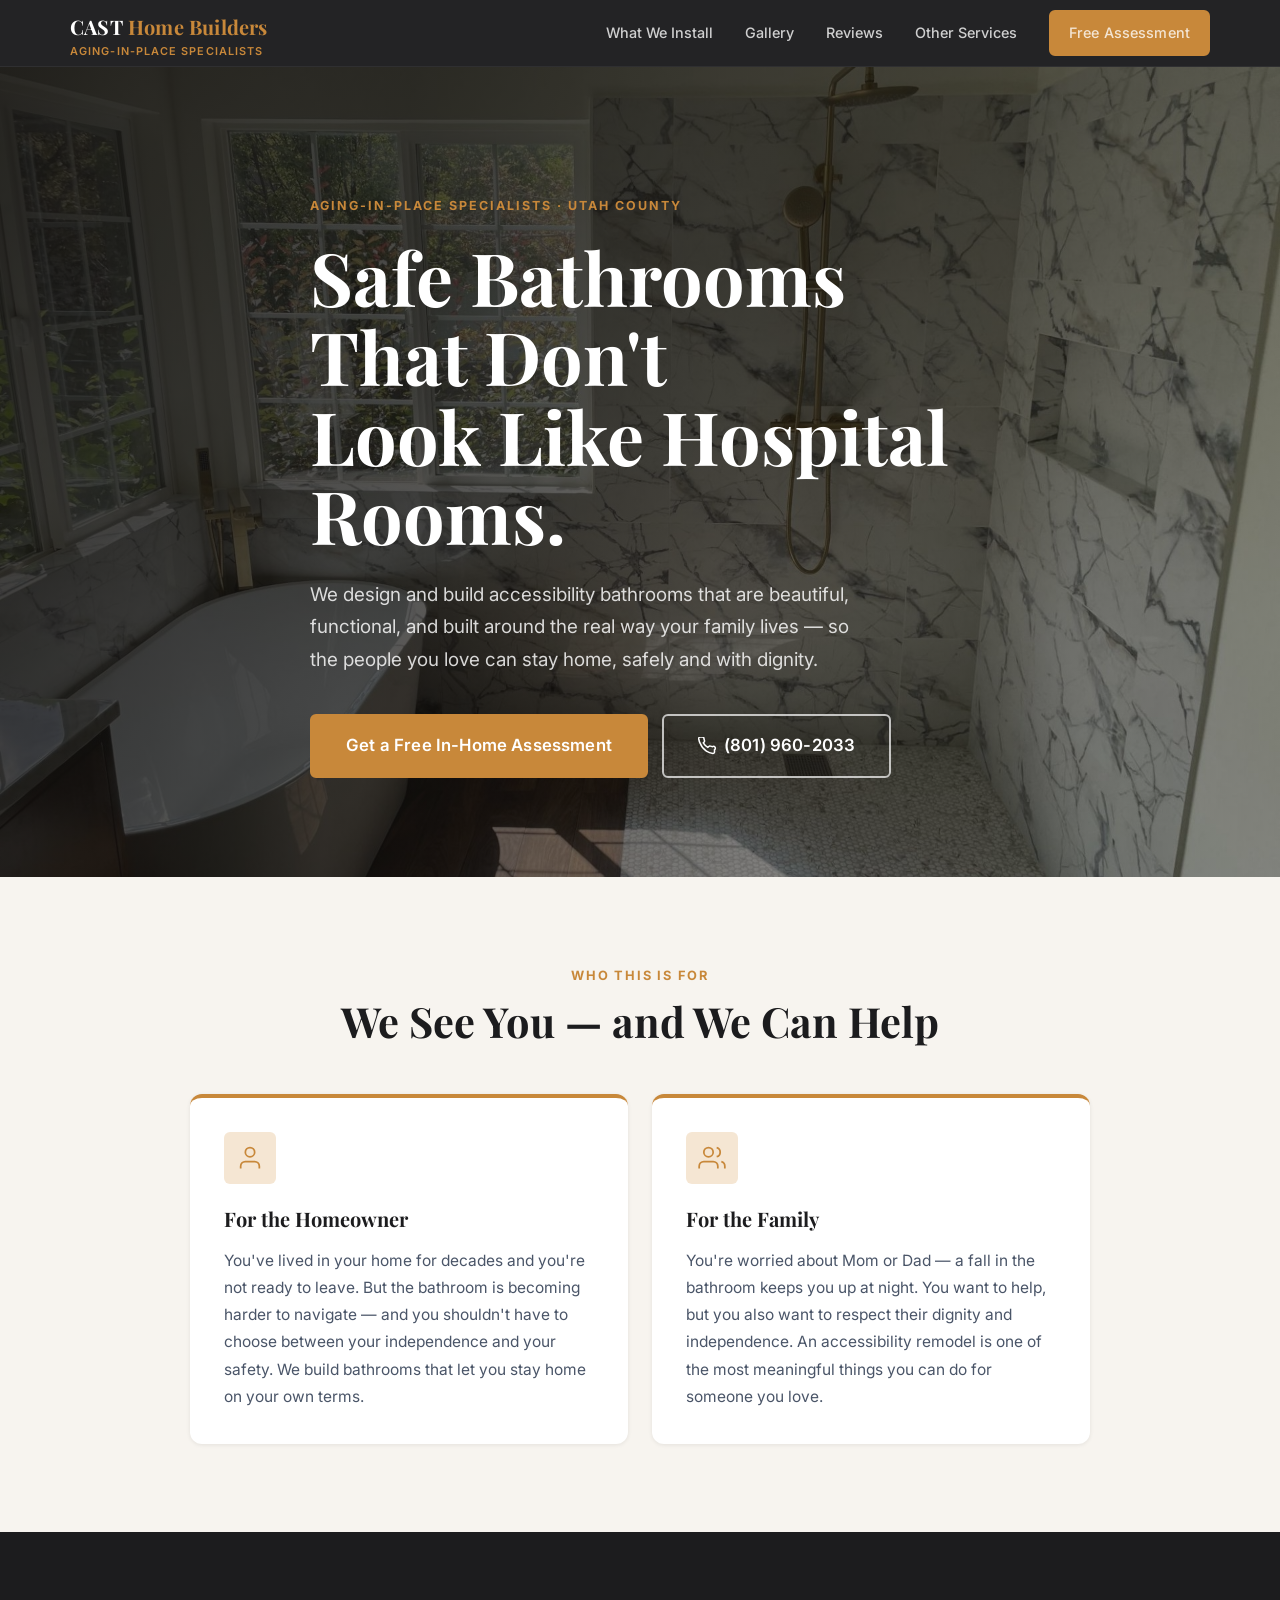
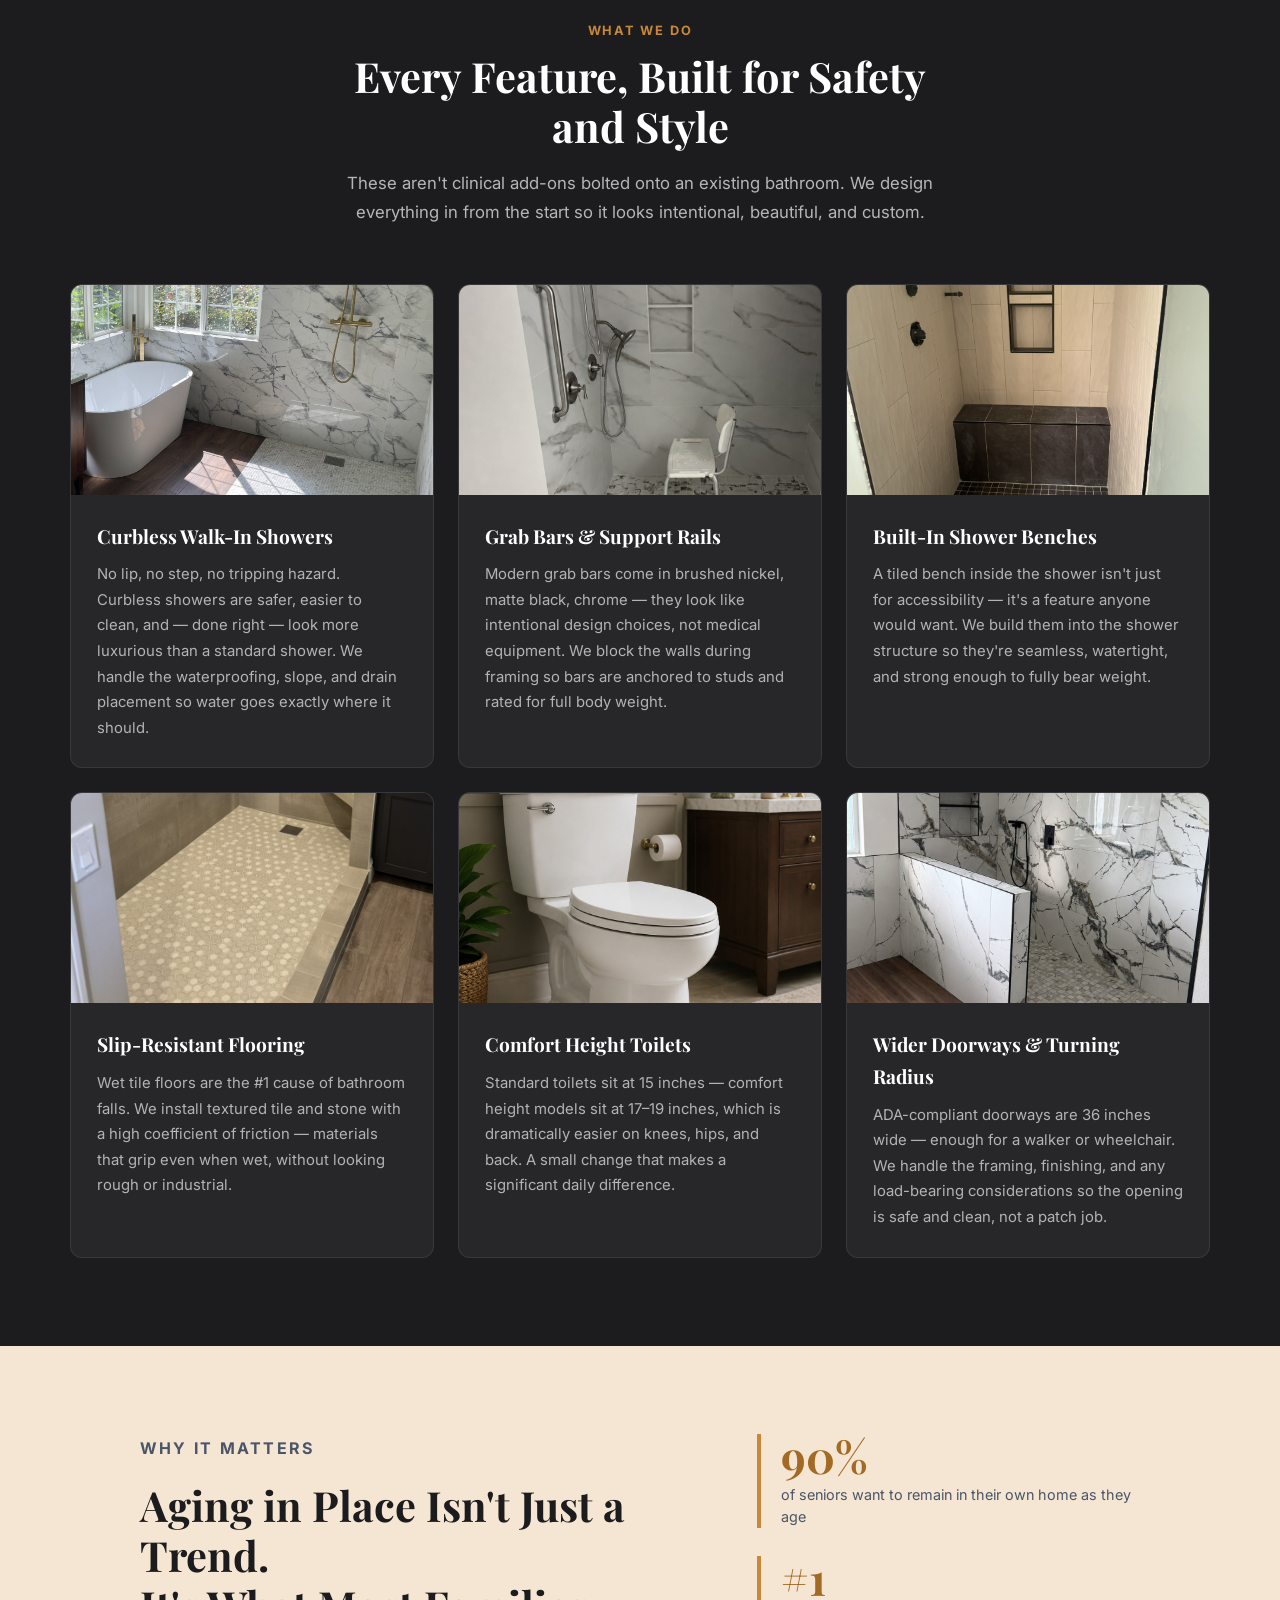
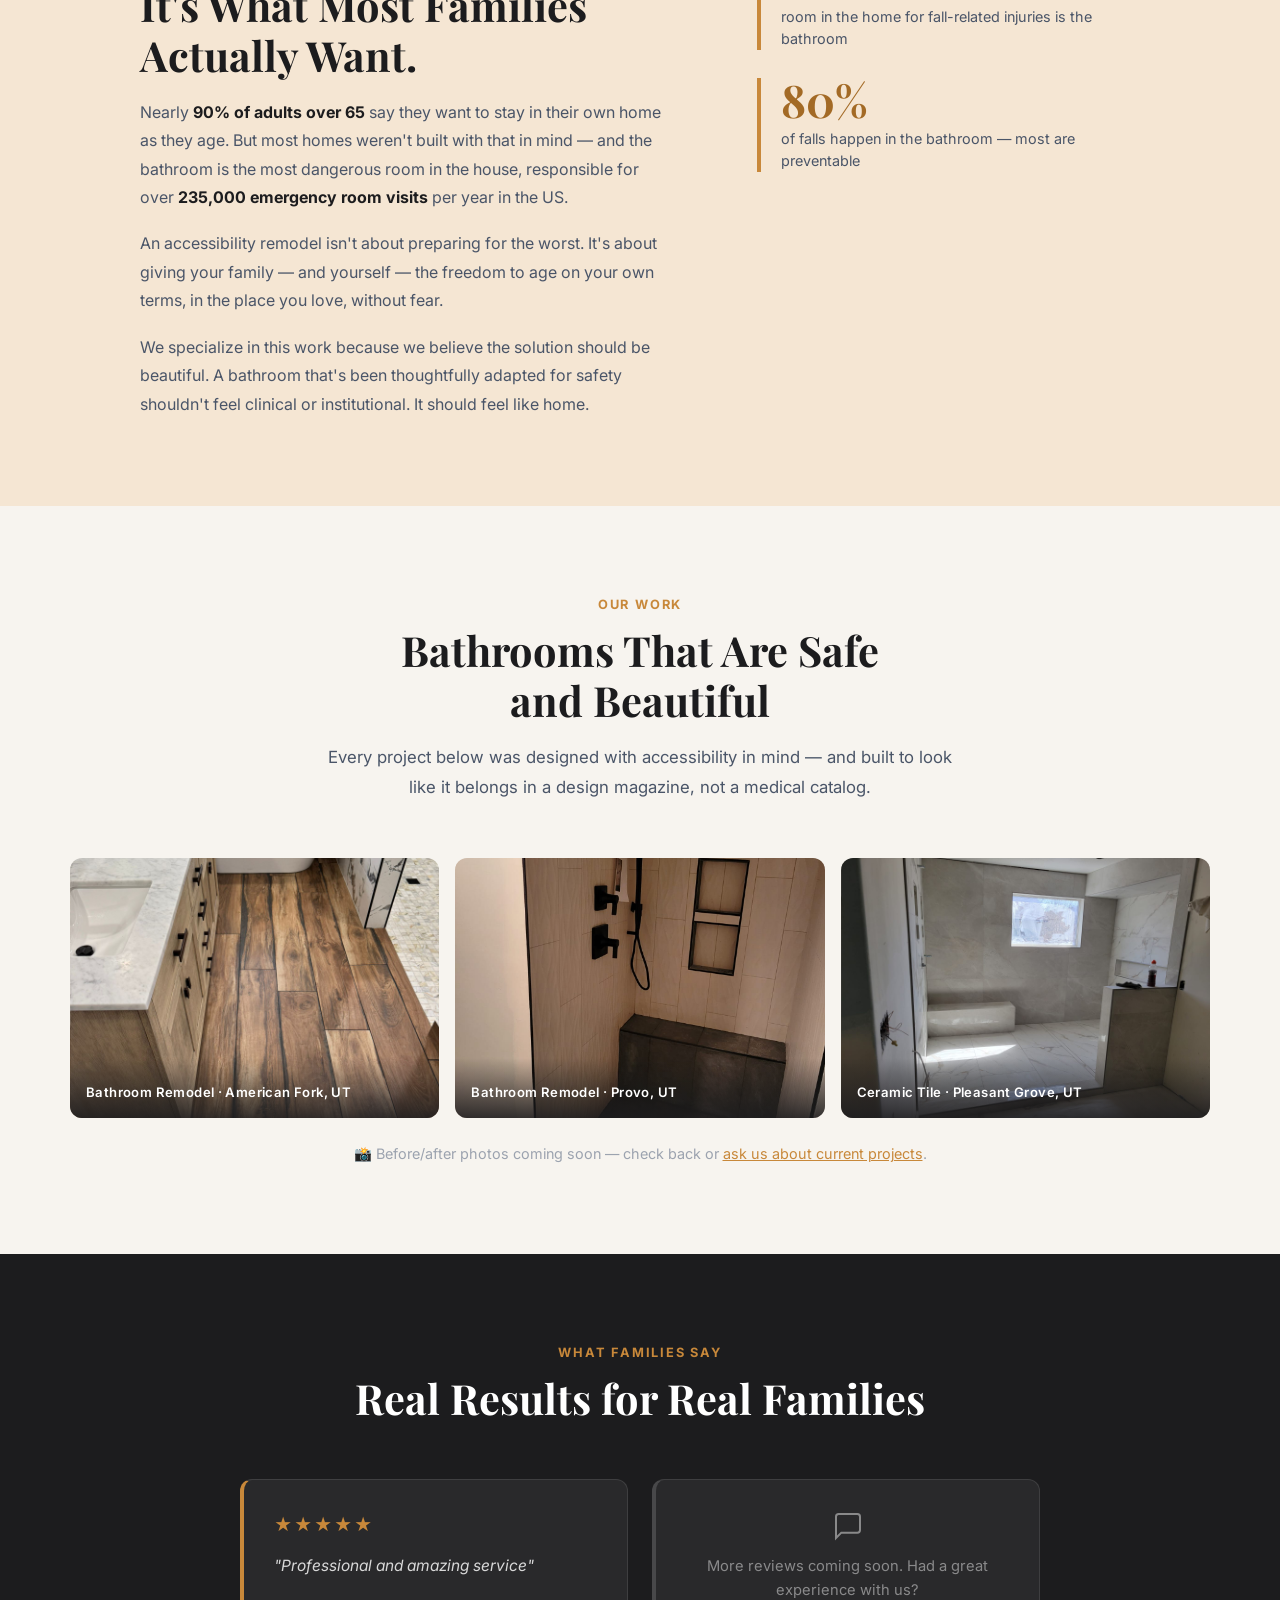
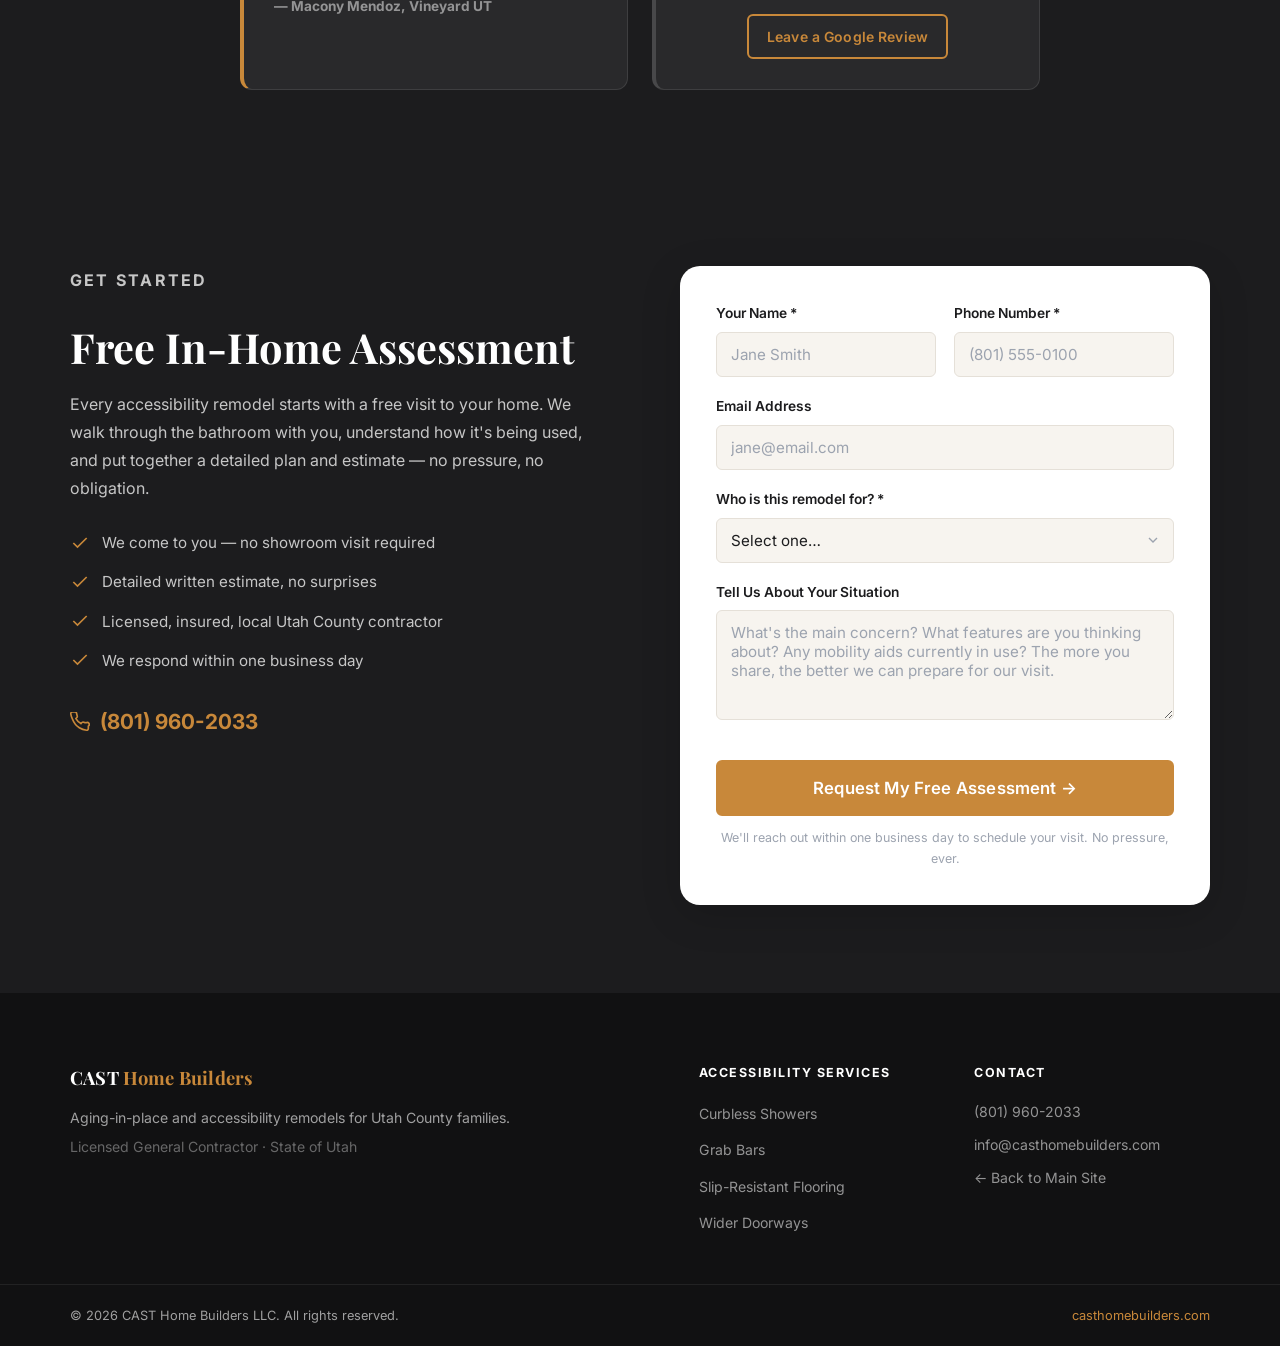
==== accessibility.html @ 50003672 "Accessibility page add" ====
<!DOCTYPE html>
<html lang="en">
<head>
  <meta charset="UTF-8" />
  <meta name="viewport" content="width=device-width, initial-scale=1.0" />

  <title>Aging-in-Place Bathroom Remodels | CAST Home Builders – Utah County</title>
  <meta name="description" content="Accessibility bathroom remodels in Utah County. Curbless showers, grab bars, slip-resistant flooring, and walk-in conversions — designed to keep your loved ones safe at home. Free in-home assessment." />
  <meta name="robots" content="index, follow" />
  <link rel="canonical" href="https://casthomebuilders.com/accessibility" />

  <meta property="og:type" content="website" />
  <meta property="og:title" content="Aging-in-Place Bathroom Remodels | CAST Home Builders" />
  <meta property="og:description" content="Safe bathrooms that don't look like hospital rooms. Serving Utah County families." />
  <meta property="og:url" content="https://casthomebuilders.com/accessibility" />
  <meta property="og:image" content="https://casthomebuilders.com/images/accessibility-og.jpg" />

  <!-- Accessibility-specific schema -->
  <script type="application/ld+json">
  {
    "@context": "https://schema.org",
    "@type": "Service",
    "name": "Aging-in-Place Bathroom Remodeling",
    "provider": {
      "@type": "GeneralContractor",
      "name": "CAST Home Builders",
      "telephone": "+1-8019602033",
      "url": "https://casthomebuilders.com"
    },
    "description": "Accessibility bathroom remodels including curbless showers, grab bars, slip-resistant flooring, and walk-in conversions for seniors and people with disabilities in Utah County.",
    "areaServed": "Utah County, Salt Lake County",
    "serviceType": "Aging-in-Place Remodeling"
  }
  </script>

  <link rel="preconnect" href="https://fonts.googleapis.com" />
  <link rel="preconnect" href="https://fonts.gstatic.com" crossorigin />
  <link href="https://fonts.googleapis.com/css2?family=Playfair+Display:wght@600;700&family=Inter:wght@400;500;600&display=swap" rel="stylesheet" />

  <link rel="stylesheet" href="css/style.css" />
  <link rel="stylesheet" href="css/accessibility.css" />
  <link rel="icon" type="image/png" href="images/favicon.png" />
</head>

<body class="page-accessibility">

  <!-- ── HEADER ----------------------------── -->
  <header class="site-header" id="site-header">
    <div class="container header-inner">
      <a href="index.html" class="logo" aria-label="CAST Home Builders home">
        <span class="logo-text">CAST <span class="logo-accent">Home Builders</span></span>
        <span class="logo-sub">Aging-in-Place Specialists</span>
      </a>

      <nav class="nav-desktop" aria-label="Main navigation">
        <a href="#acc-features">What We Install</a>
        <a href="#acc-gallery-section">Gallery</a>
        <a href="#acc-reviews">Reviews</a>
        <a href="index.html#services">Other Services</a>
        <a href="#acc-contact" class="btn btn-primary btn-sm">Free Assessment</a>
      </nav>

      <button class="nav-toggle" id="nav-toggle" aria-label="Open menu" aria-expanded="false">
        <span></span><span></span><span></span>
      </button>
    </div>

    <nav class="nav-mobile" id="nav-mobile" aria-label="Mobile navigation" hidden>
      <a href="#acc-features" class="nav-mobile-link">What We Install</a>
      <a href="#acc-gallery-section" class="nav-mobile-link">Gallery</a>
      <a href="#acc-reviews" class="nav-mobile-link">Reviews</a>
      <a href="index.html#services" class="nav-mobile-link">Other Services</a>
      <a href="#acc-contact" class="nav-mobile-link btn btn-primary">Free Assessment</a>
    </nav>
  </header>

  <main>

    <!-- ══════════════════════════════════════
         HERO
         ══════════════════════════════════════ -->
    <section class="acc-hero">
      <!-- DONE: Replace with a beautiful accessibility bathroom photo — curbless shower,
           clean modern look, NOT clinical. Recommended: 1920x1080px → images/accessibility-hero.jpg -->
      <div class="acc-hero-bg" style="background-image: url('images/accessibility-hero.jpg');"></div>
      <div class="acc-hero-overlay"></div>
      <div class="container acc-hero-content">
        <p class="acc-eyebrow">Aging-in-Place Specialists · Utah County</p>
        <h1 class="acc-headline">Safe Bathrooms That Don't<br>Look Like Hospital Rooms.</h1>
        <p class="acc-sub">We design and build accessibility bathrooms that are beautiful, functional, and built around the real way your family lives — so the people you love can stay home, safely and with dignity.</p>
        <div class="acc-hero-actions">
          <a href="#acc-contact" class="btn btn-primary btn-lg">Get a Free In-Home Assessment</a>
          <a href="tel:+18019602033" class="btn btn-outline btn-lg">
            <svg width="18" height="18" viewBox="0 0 24 24" fill="none" stroke="currentColor" stroke-width="2" aria-hidden="true"><path d="M22 16.92v3a2 2 0 01-2.18 2 19.79 19.79 0 01-8.63-3.07A19.5 19.5 0 013.07 8.81 19.79 19.79 0 01.91 2.18 2 2 0 012.92 0h3a2 2 0 012 1.72c.127.96.361 1.903.7 2.81a2 2 0 01-.45 2.11L7.09 7.91a16 16 0 006 6l1.27-1.27a2 2 0 012.11-.45c.907.339 1.85.573 2.81.7A2 2 0 0122 16.92z"/></svg>
            (801) 960-2033
          </a>
        </div>
      </div>
    </section>

    <!-- ══════════════════════════════════════
         WHO THIS IS FOR
         ══════════════════════════════════════ -->
    <section class="acc-section acc-who">
      <div class="container">
        <div class="acc-who-inner">
          <div class="acc-who-text">
            <p class="acc-section-eyebrow">Who This Is For</p>
            <h2 class="acc-section-title">We See You — and We Can Help</h2>
            <div class="acc-who-cards">
              <div class="acc-who-card">
                <div class="acc-who-icon" aria-hidden="true">
                  <svg width="28" height="28" viewBox="0 0 24 24" fill="none" stroke="currentColor" stroke-width="1.5"><path d="M20 21v-2a4 4 0 00-4-4H8a4 4 0 00-4 4v2"/><circle cx="12" cy="7" r="4"/></svg>
                </div>
                <h3>For the Homeowner</h3>
                <p>You've lived in your home for decades and you're not ready to leave. But the bathroom is becoming harder to navigate — and you shouldn't have to choose between your independence and your safety. We build bathrooms that let you stay home on your own terms.</p>
              </div>
              <div class="acc-who-card">
                <div class="acc-who-icon" aria-hidden="true">
                  <svg width="28" height="28" viewBox="0 0 24 24" fill="none" stroke="currentColor" stroke-width="1.5"><path d="M17 21v-2a4 4 0 00-4-4H5a4 4 0 00-4 4v2"/><circle cx="9" cy="7" r="4"/><path d="M23 21v-2a4 4 0 00-3-3.87"/><path d="M16 3.13a4 4 0 010 7.75"/></svg>
                </div>
                <h3>For the Family</h3>
                <p>You're worried about Mom or Dad — a fall in the bathroom keeps you up at night. You want to help, but you also want to respect their dignity and independence. An accessibility remodel is one of the most meaningful things you can do for someone you love.</p>
              </div>
            </div>
          </div>
        </div>
      </div>
    </section>

    <!-- ══════════════════════════════════════
         WHAT WE INSTALL
         ══════════════════════════════════════ -->
    <section class="acc-section acc-features" id="acc-features">
      <div class="container">
        <div class="acc-section-header">
          <p class="acc-section-eyebrow">What We Do</p>
          <h2 class="acc-section-title">Every Feature, Built for Safety and Style</h2>
          <p class="acc-section-desc">These aren't clinical add-ons bolted onto an existing bathroom. We design everything in from the start so it looks intentional, beautiful, and custom.</p>
        </div>

        <div class="acc-features-grid">

          <article class="acc-feature-card">
            <!-- DONE: Photo of a curbless/walk-in shower → images/acc-curbless.jpg -->
            <div class="acc-feature-img" style="background-image: url('images/acc-curbless.jpg');" role="img" aria-label="Curbless walk-in shower"></div>
            <div class="acc-feature-body">
              <h3>Curbless Walk-In Showers</h3>
              <p>No lip, no step, no tripping hazard. Curbless showers are safer, easier to clean, and — done right — look more luxurious than a standard shower. We handle the waterproofing, slope, and drain placement so water goes exactly where it should.</p>
            </div>
          </article>

          <article class="acc-feature-card">
            <!-- DONE: Photo of stylish grab bars → images/acc-grab-bars.jpg -->
            <div class="acc-feature-img" style="background-image: url('images/acc-grab-bars.jpg');" role="img" aria-label="Grab bars installed in shower"></div>
            <div class="acc-feature-body">
              <h3>Grab Bars & Support Rails</h3>
              <p>Modern grab bars come in brushed nickel, matte black, chrome — they look like intentional design choices, not medical equipment. We block the walls during framing so bars are anchored to studs and rated for full body weight.</p>
            </div>
          </article>

          <article class="acc-feature-card">
            <!-- DONE: Photo of a teak shower bench or built-in bench → images/acc-bench.jpg -->
            <div class="acc-feature-img" style="background-image: url('images/acc-bench.jpg');" role="img" aria-label="Built-in shower bench"></div>
            <div class="acc-feature-body">
              <h3>Built-In Shower Benches</h3>
              <p>A tiled bench inside the shower isn't just for accessibility — it's a feature anyone would want. We build them into the shower structure so they're seamless, watertight, and strong enough to fully bear weight.</p>
            </div>
          </article>

          <article class="acc-feature-card">
            <!-- DONE: Photo of slip-resistant tile flooring → images/acc-flooring.jpg -->
            <div class="acc-feature-img" style="background-image: url('images/acc-flooring.jpg');" role="img" aria-label="Slip-resistant bathroom flooring"></div>
            <div class="acc-feature-body">
              <h3>Slip-Resistant Flooring</h3>
              <p>Wet tile floors are the #1 cause of bathroom falls. We install textured tile and stone with a high coefficient of friction — materials that grip even when wet, without looking rough or industrial.</p>
            </div>
          </article>

          <article class="acc-feature-card">
            <!-- DONE, : Photo of comfort height toilet → images/acc-toilet.jpg -->
            <div class="acc-feature-img" style="background-image: url('images/acc-toilet.jpg');" role="img" aria-label="Comfort height toilet"></div>
            <div class="acc-feature-body">
              <h3>Comfort Height Toilets</h3>
              <p>Standard toilets sit at 15 inches — comfort height models sit at 17–19 inches, which is dramatically easier on knees, hips, and back. A small change that makes a significant daily difference.</p>
            </div>
          </article>

          <article class="acc-feature-card">
            <!-- DONE: Photo of wider doorway or open bathroom entrance → images/acc-doorway.jpg -->
            <div class="acc-feature-img" style="background-image: url('images/acc-doorway.jpg');" role="img" aria-label="Wider accessible doorway"></div>
            <div class="acc-feature-body">
              <h3>Wider Doorways & Turning Radius</h3>
              <p>ADA-compliant doorways are 36 inches wide — enough for a walker or wheelchair. We handle the framing, finishing, and any load-bearing considerations so the opening is safe and clean, not a patch job.</p>
            </div>
          </article>

        </div>
      </div>
    </section>

    <!-- ══════════════════════════════════════
         WHY IT MATTERS
         ══════════════════════════════════════ -->
    <section class="acc-section acc-why-matters">
      <div class="container">
        <div class="acc-why-inner">
          <div class="acc-why-text">
            <p class="acc-section-eyebrow">Why It Matters</p>
            <h2 class="acc-section-title">Aging in Place Isn't Just a Trend.<br>It's What Most Families Actually Want.</h2>
            <p>Nearly <strong>90% of adults over 65</strong> say they want to stay in their own home as they age. But most homes weren't built with that in mind — and the bathroom is the most dangerous room in the house, responsible for over <strong>235,000 emergency room visits</strong> per year in the US.</p>
            <p>An accessibility remodel isn't about preparing for the worst. It's about giving your family — and yourself — the freedom to age on your own terms, in the place you love, without fear.</p>
            <p>We specialize in this work because we believe the solution should be beautiful. A bathroom that's been thoughtfully adapted for safety shouldn't feel clinical or institutional. It should feel like home.</p>
          </div>
          <div class="acc-why-stats">
            <div class="acc-stat">
              <span class="acc-stat-number">90%</span>
              <span class="acc-stat-label">of seniors want to remain in their own home as they age</span>
            </div>
            <div class="acc-stat">
              <span class="acc-stat-number">#1</span>
              <span class="acc-stat-label">room in the home for fall-related injuries is the bathroom</span>
            </div>
            <div class="acc-stat">
              <span class="acc-stat-number">80%</span>
              <span class="acc-stat-label">of falls happen in the bathroom — most are preventable</span>
            </div>
          </div>
        </div>
      </div>
    </section>

    <!-- ══════════════════════════════════════
         GALLERY
         ══════════════════════════════════════ -->
    <section class="acc-section acc-gallery-section" id="acc-gallery-section">
      <div class="container">
        <div class="acc-section-header">
          <p class="acc-section-eyebrow">Our Work</p>
          <h2 class="acc-section-title">Bathrooms That Are Safe<br>and Beautiful</h2>
          <p class="acc-section-desc">Every project below was designed with accessibility in mind — and built to look like it belongs in a design magazine, not a medical catalog.</p>
        </div>

        <div class="acc-gallery-grid">
          <!-- PLACEHOLDER: Replace with real bathroom project photos.
               If you have before/after pairs, use the acc-gallery-item--pair layout below.
               Otherwise use standard items. Recommended: 800x600px each. -->

          <div class="acc-gallery-item">
            <div class="acc-gallery-img" style="background-image: url('images/gallery-2.jpg');" role="img" aria-label="Accessible bathroom remodel"></div>
            <div class="acc-gallery-caption">Bathroom Remodel · American Fork, UT</div>
          </div>
          <div class="acc-gallery-item">
            <div class="acc-gallery-img" style="background-image: url('images/gallery-5.jpg');" role="img" aria-label="Walk-in shower remodel"></div>
            <div class="acc-gallery-caption">Bathroom Remodel · Provo, UT</div>
          </div>
          <div class="acc-gallery-item">
            <div class="acc-gallery-img" style="background-image: url('images/gallery-6.jpg');" role="img" aria-label="Accessible tile work"></div>
            <div class="acc-gallery-caption">Ceramic Tile · Pleasant Grove, UT</div>
          </div>
        </div>

        <p class="acc-gallery-note">📸 Before/after photos coming soon — check back or <a href="#acc-contact">ask us about current projects</a>.</p>
      </div>
    </section>

    <!-- ══════════════════════════════════════
         REVIEWS
         ══════════════════════════════════════ -->
    <section class="acc-section acc-reviews" id="acc-reviews">
      <div class="container">
        <div class="acc-section-header">
          <p class="acc-section-eyebrow">What Families Say</p>
          <h2 class="acc-section-title">Real Results for Real Families</h2>
        </div>

        <div class="acc-reviews-grid">
          <article class="acc-review-card">
            <div class="acc-review-stars" aria-label="5 out of 5 stars">★★★★★</div>
            <blockquote>"Professional and amazing service"</blockquote>
            <footer class="acc-review-author">— Macony Mendoz, Vineyard UT</footer>
          </article>
          <!-- PLACEHOLDER: Add more reviews here as you collect them.
               Ideal reviews mention: safety, an elderly parent, peace of mind, or specific features. -->
          <article class="acc-review-card acc-review-card--placeholder">
            <div class="acc-review-placeholder-text">
              <svg width="32" height="32" viewBox="0 0 24 24" fill="none" stroke="currentColor" stroke-width="1.5" aria-hidden="true"><path d="M21 15a2 2 0 01-2 2H7l-4 4V5a2 2 0 012-2h14a2 2 0 012 2z"/></svg>
              <p>More reviews coming soon. Had a great experience with us?</p>
              <a href="https://g.page/r/CVP_SjuVZq5BEBM/review" target="_blank" rel="noopener" class="btn btn-secondary btn-sm">Leave a Google Review</a>
            </div>
          </article>
        </div>
      </div>
    </section>

    <!-- ══════════════════════════════════════
         CTA / CONTACT FORM
         ══════════════════════════════════════ -->
    <section class="acc-section acc-contact" id="acc-contact">
      <div class="container">
        <div class="acc-contact-inner">
          <div class="acc-contact-text">
            <p class="acc-section-eyebrow">Get Started</p>
            <h2 class="acc-section-title">Free In-Home Assessment</h2>
            <p>Every accessibility remodel starts with a free visit to your home. We walk through the bathroom with you, understand how it's being used, and put together a detailed plan and estimate — no pressure, no obligation.</p>
            <ul class="acc-contact-details">
              <li>
                <svg width="20" height="20" viewBox="0 0 24 24" fill="none" stroke="currentColor" stroke-width="2" aria-hidden="true"><polyline points="20 6 9 17 4 12"/></svg>
                We come to you — no showroom visit required
              </li>
              <li>
                <svg width="20" height="20" viewBox="0 0 24 24" fill="none" stroke="currentColor" stroke-width="2" aria-hidden="true"><polyline points="20 6 9 17 4 12"/></svg>
                Detailed written estimate, no surprises
              </li>
              <li>
                <svg width="20" height="20" viewBox="0 0 24 24" fill="none" stroke="currentColor" stroke-width="2" aria-hidden="true"><polyline points="20 6 9 17 4 12"/></svg>
                Licensed, insured, local Utah County contractor
              </li>
              <li>
                <svg width="20" height="20" viewBox="0 0 24 24" fill="none" stroke="currentColor" stroke-width="2" aria-hidden="true"><polyline points="20 6 9 17 4 12"/></svg>
                We respond within one business day
              </li>
            </ul>
            <a href="tel:+18019602033" class="acc-phone-link">
              <svg width="20" height="20" viewBox="0 0 24 24" fill="none" stroke="currentColor" stroke-width="2" aria-hidden="true"><path d="M22 16.92v3a2 2 0 01-2.18 2 19.79 19.79 0 01-8.63-3.07A19.5 19.5 0 013.07 8.81 19.79 19.79 0 01.91 2.18 2 2 0 012.92 0h3a2 2 0 012 1.72c.127.96.361 1.903.7 2.81a2 2 0 01-.45 2.11L7.09 7.91a16 16 0 006 6l1.27-1.27a2 2 0 012.11-.45c.907.339 1.85.573 2.81.7A2 2 0 0122 16.92z"/></svg>
              (801) 960-2033
            </a>
          </div>

          <div class="contact-form-wrap">
            <form class="contact-form" id="acc-contact-form" action="https://formspree.io/f/mojzznjj" method="POST" novalidate>
              <!-- Hidden field so you know this came from the accessibility page -->
              <input type="hidden" name="source" value="Accessibility Landing Page" />
              <input type="hidden" name="service" value="Aging-in-Place Bathroom Remodel" />

              <div class="form-row">
                <div class="form-group">
                  <label for="acc-name">Your Name *</label>
                  <input type="text" id="acc-name" name="name" placeholder="Jane Smith" required autocomplete="name" />
                </div>
                <div class="form-group">
                  <label for="acc-phone">Phone Number *</label>
                  <input type="tel" id="acc-phone" name="phone" placeholder="(801) 555-0100" required autocomplete="tel" />
                </div>
              </div>

              <div class="form-group">
                <label for="acc-email">Email Address</label>
                <input type="email" id="acc-email" name="email" placeholder="jane@email.com" autocomplete="email" />
              </div>

              <div class="form-group">
                <label for="acc-situation">Who is this remodel for? *</label>
                <select id="acc-situation" name="situation" required>
                  <option value="" disabled selected>Select one…</option>
                  <option value="myself">Myself — I want to stay in my home safely</option>
                  <option value="parent">A parent or family member</option>
                  <option value="spouse">My spouse or partner</option>
                  <option value="planning">Planning ahead for the future</option>
                  <option value="other">Other</option>
                </select>
              </div>

              <div class="form-group">
                <label for="acc-message">Tell Us About Your Situation</label>
                <textarea id="acc-message" name="message" rows="4" placeholder="What's the main concern? What features are you thinking about? Any mobility aids currently in use? The more you share, the better we can prepare for our visit."></textarea>
              </div>

              <button type="submit" class="btn btn-primary btn-lg btn-full">Request My Free Assessment →</button>
              <p class="form-disclaimer">We'll reach out within one business day to schedule your visit. No pressure, ever.</p>

              <div class="form-success" id="acc-form-success" hidden role="alert">
                <svg width="24" height="24" viewBox="0 0 24 24" fill="none" stroke="currentColor" stroke-width="2" aria-hidden="true"><polyline points="20 6 9 17 4 12"/></svg>
                Request sent! We'll be in touch within one business day.
              </div>
            </form>
          </div>
        </div>
      </div>
    </section>

  </main>

  <!-- ── FOOTER ── -->
  <footer class="site-footer">
    <div class="container footer-inner">
      <div class="footer-brand">
        <span class="logo-text">CAST <span class="logo-accent">Home Builders</span></span>
        <p>Aging-in-place and accessibility remodels for Utah County families.</p>
        <p class="footer-license">Licensed General Contractor · State of Utah</p>
      </div>
      <div class="footer-links">
        <h4>Accessibility Services</h4>
        <ul>
          <li><a href="#acc-features">Curbless Showers</a></li>
          <li><a href="#acc-features">Grab Bars</a></li>
          <li><a href="#acc-features">Slip-Resistant Flooring</a></li>
          <li><a href="#acc-features">Wider Doorways</a></li>
        </ul>
      </div>
      <div class="footer-contact">
        <h4>Contact</h4>
        <ul>
          <li><a href="tel:+18019602033">(801) 960-2033</a></li>
          <li><a href="mailto:info@casthomebuilders.com">info@casthomebuilders.com</a></li>
          <li><a href="index.html">← Back to Main Site</a></li>
        </ul>
      </div>
    </div>
    <div class="footer-bottom">
      <div class="container">
        <p>© <span id="acc-year"></span> CAST Home Builders LLC. All rights reserved.</p>
        <p><a href="https://casthomebuilders.com">casthomebuilders.com</a></p>
      </div>
    </div>
  </footer>

  <!-- Sticky mobile CTA -->
  <div class="sticky-cta" id="acc-sticky-cta" aria-hidden="true">
    <a href="tel:+18019602033" class="sticky-btn sticky-btn--call">
      <svg width="18" height="18" viewBox="0 0 24 24" fill="none" stroke="currentColor" stroke-width="2" aria-hidden="true"><path d="M22 16.92v3a2 2 0 01-2.18 2 19.79 19.79 0 01-8.63-3.07A19.5 19.5 0 013.07 8.81 19.79 19.79 0 01.91 2.18 2 2 0 012.92 0h3a2 2 0 012 1.72c.127.96.361 1.903.7 2.81a2 2 0 01-.45 2.11L7.09 7.91a16 16 0 006 6l1.27-1.27a2 2 0 012.11-.45c.907.339 1.85.573 2.81.7A2 2 0 0122 16.92z"/></svg>
      Call Now
    </a>
    <a href="#acc-contact" class="sticky-btn sticky-btn--quote">Free Assessment</a>
  </div>

  <script src="js/main.js"></script>
  <script>
    document.getElementById('acc-year').textContent = new Date().getFullYear();

    // Accessibility page form handler
    const accForm = document.getElementById('acc-contact-form');
    const accSuccess = document.getElementById('acc-form-success');
    if (accForm) {
      accForm.addEventListener('submit', async e => {
        e.preventDefault();
        const btn = accForm.querySelector('button[type="submit"]');
        btn.textContent = 'Sending…';
        btn.disabled = true;
        try {
          const res = await fetch(accForm.action, {
            method: 'POST', body: new FormData(accForm),
            headers: { Accept: 'application/json' }
          });
          if (res.ok) {
            accForm.reset();
            btn.textContent = 'Request My Free Assessment →';
            btn.disabled = false;
            if (accSuccess) { accSuccess.hidden = false; accSuccess.scrollIntoView({ behavior: 'smooth', block: 'nearest' }); }
          } else { throw new Error(); }
        } catch {
          alert('Something went wrong. Please call us directly at (801) 960-2033.');
          btn.textContent = 'Request My Free Assessment →';
          btn.disabled = false;
        }
      });
    }

    // Sticky CTA
    const accHero = document.querySelector('.acc-hero');
    const accSticky = document.getElementById('acc-sticky-cta');
    if (accHero && accSticky) {
      accSticky.removeAttribute('aria-hidden');
      new IntersectionObserver(([e]) => accSticky.classList.toggle('visible', !e.isIntersecting), { threshold: 0.1 }).observe(accHero);
    }
  </script>
</body>
</html>
---- css/style.css ----
/* ════════════════════════════════════════════════════════
   CAST HOME BUILDERS — style.css
   Palette:
     --charcoal:    #1C1C1E   (authority, backgrounds)
     --off-white:   #F7F4EF   (warm page background)
     --slate:       #4A5568   (body text)
     --amber:       #C8883A   (accent, CTAs)
     --amber-dark:  #A36A25   (hover states)
     --amber-light: #F5E6D3   (tint backgrounds)
     --mid-gray:    #9CA3AF   (muted text)
     --border:      #E5E0D8   (dividers)
   ════════════════════════════════════════════════════════ */

/* ── Reset & Base ─────────────────────────────────────── */
*, *::before, *::after { box-sizing: border-box; margin: 0; padding: 0; }

:root {
  --charcoal:   #1C1C1E;
  --off-white:  #F7F4EF;
  --slate:      #4A5568;
  --amber:      #C8883A;
  --amber-dark: #A36A25;
  --amber-light:#F5E6D3;
  --mid-gray:   #9CA3AF;
  --border:     #E5E0D8;
  --white:      #FFFFFF;
  --radius-sm:  6px;
  --radius-md:  12px;
  --radius-lg:  20px;
  --shadow-sm:  0 1px 4px rgba(0,0,0,.08);
  --shadow-md:  0 4px 20px rgba(0,0,0,.12);
  --shadow-lg:  0 10px 40px rgba(0,0,0,.16);
  --transition: 200ms ease;
  --font-display: 'Playfair Display', Georgia, serif;
  --font-body:    'Inter', -apple-system, BlinkMacSystemFont, sans-serif;
}

html { scroll-behavior: smooth; }

body {
  font-family: var(--font-body);
  background: var(--off-white);
  color: var(--slate);
  line-height: 1.65;
  font-size: 16px;
  -webkit-font-smoothing: antialiased;
}

img { max-width: 100%; height: auto; display: block; }
a { color: inherit; text-decoration: none; }
ul, ol { list-style: none; }
button { cursor: pointer; border: none; background: none; font-family: inherit; }

/* ── Container ────────────────────────────────────────── */
.container {
  width: 100%;
  max-width: 1180px;
  margin-inline: auto;
  padding-inline: 20px;
}

/* ── Buttons ──────────────────────────────────────────── */
.btn {
  display: inline-flex;
  align-items: center;
  gap: 8px;
  font-family: var(--font-body);
  font-weight: 600;
  font-size: 0.95rem;
  letter-spacing: 0.01em;
  border-radius: var(--radius-sm);
  padding: 13px 26px;
  transition: background var(--transition), color var(--transition),
              border-color var(--transition), transform var(--transition),
              box-shadow var(--transition);
  white-space: nowrap;
  text-align: center;
}

.btn-primary {
  background: var(--amber);
  color: var(--white);
  border: 2px solid var(--amber);
}
.btn-primary:hover, .btn-primary:focus-visible {
  background: var(--amber-dark);
  border-color: var(--amber-dark);
  transform: translateY(-1px);
  box-shadow: 0 4px 14px rgba(200,136,58,.35);
}

.btn-secondary {
  background: transparent;
  color: var(--amber);
  border: 2px solid var(--amber);
}
.btn-secondary:hover, .btn-secondary:focus-visible {
  background: var(--amber-light);
  transform: translateY(-1px);
}

.btn-outline {
  background: transparent;
  color: var(--white);
  border: 2px solid rgba(255,255,255,.7);
}
.btn-outline:hover, .btn-outline:focus-visible {
  background: rgba(255,255,255,.12);
  border-color: var(--white);
}

.btn-sm  { padding: 9px 18px; font-size: 0.875rem; }
.btn-lg  { padding: 16px 34px; font-size: 1.05rem; }
.btn-full { width: 100%; justify-content: center; }

/* ── Section Shared Styles ────────────────────────────── */
.section { padding-block: 90px; }

.section-header {
  text-align: center;
  max-width: 640px;
  margin-inline: auto;
  margin-bottom: 60px;
}

.section-eyebrow {
  font-size: 0.8rem;
  font-weight: 700;
  letter-spacing: 0.14em;
  text-transform: uppercase;
  color: var(--amber);
  margin-bottom: 10px;
}

.section-title {
  font-family: var(--font-display);
  font-size: clamp(1.85rem, 4vw, 2.7rem);
  font-weight: 700;
  color: var(--charcoal);
  line-height: 1.2;
  margin-bottom: 18px;
}

.section-desc {
  font-size: 1.05rem;
  color: var(--slate);
  line-height: 1.75;
}

/* ══════════════════════════════════════════════════════
   HEADER / NAV
   ══════════════════════════════════════════════════════ */
.site-header {
  position: sticky;
  top: 0;
  z-index: 100;
  background: rgba(28, 28, 30, 0.97);
  backdrop-filter: blur(10px);
  -webkit-backdrop-filter: blur(10px);
  border-bottom: 1px solid rgba(255,255,255,.06);
  transition: box-shadow var(--transition);
}
.site-header.scrolled { box-shadow: var(--shadow-md); }

.header-inner {
  display: flex;
  align-items: center;
  justify-content: space-between;
  height: 66px;
}

.logo-text {
  font-family: var(--font-display);
  font-size: 1.25rem;
  font-weight: 700;
  color: var(--white);
  letter-spacing: 0.01em;
}
.logo-accent { color: var(--amber); }

.nav-desktop {
  display: none;
  align-items: center;
  gap: 32px;
}
.nav-desktop a {
  font-size: 0.9rem;
  font-weight: 500;
  color: rgba(255,255,255,.78);
  transition: color var(--transition);
}
.nav-desktop a:hover { color: var(--white); }

/* Hamburger */
.nav-toggle {
  display: flex;
  flex-direction: column;
  gap: 5px;
  padding: 6px;
}
.nav-toggle span {
  display: block;
  width: 24px;
  height: 2px;
  background: var(--white);
  border-radius: 2px;
  transition: transform var(--transition), opacity var(--transition);
}
.nav-toggle[aria-expanded="true"] span:nth-child(1) { transform: translateY(7px) rotate(45deg); }
.nav-toggle[aria-expanded="true"] span:nth-child(2) { opacity: 0; }
.nav-toggle[aria-expanded="true"] span:nth-child(3) { transform: translateY(-7px) rotate(-45deg); }

/* Mobile Nav */
.nav-mobile {
  background: var(--charcoal);
  border-top: 1px solid rgba(255,255,255,.08);
  padding: 16px 20px 24px;
  flex-direction: column;
  gap: 4px;
  display: none;
}
.nav-mobile:not([hidden]) {
  display: flex;
}
.nav-mobile-link {
  display: block;
  padding: 12px 16px;
  color: rgba(255,255,255,.82);
  font-weight: 500;
  border-radius: var(--radius-sm);
  transition: background var(--transition), color var(--transition);
}
.nav-mobile-link:hover { background: rgba(255,255,255,.07); color: var(--white); }
.nav-mobile-link.btn {
  margin-top: 12px;
  text-align: center;
  justify-content: center;
}

/* ══════════════════════════════════════════════════════
   HERO
   ══════════════════════════════════════════════════════ */
.hero {
  position: relative;
  min-height: 92vh;
  min-height: 92dvh;
  display: flex;
  align-items: center;
}

.hero-bg {
  position: absolute;
  inset: 0;
  background-size: cover;
  background-position: center;
  /* Fallback color while image loads: */
  background-color: #2d2a26;
}

.hero-overlay {
  position: absolute;
  inset: 0;
  background: linear-gradient(
    135deg,
    rgba(28,28,30,.82) 0%,
    rgba(28,28,30,.60) 60%,
    rgba(28,28,30,.35) 100%
  );
}

.hero-content {
  position: relative;
  z-index: 1;
  padding-block: 80px 60px;
  max-width: 680px;
}

.hero-eyebrow {
  font-size: 0.8rem;
  font-weight: 700;
  letter-spacing: 0.16em;
  text-transform: uppercase;
  color: var(--amber);
  margin-bottom: 18px;
}

.hero-headline {
  font-family: var(--font-display);
  font-size: clamp(2.6rem, 8vw, 5rem);
  font-weight: 700;
  color: var(--white);
  line-height: 1.07;
  margin-bottom: 22px;
}

.hero-sub {
  font-size: clamp(1rem, 2.5vw, 1.2rem);
  color: rgba(255,255,255,.82);
  max-width: 520px;
  margin-bottom: 36px;
  line-height: 1.7;
}

.hero-actions {
  display: flex;
  flex-wrap: wrap;
  gap: 14px;
  margin-bottom: 42px;
}

.hero-badges {
  display: flex;
  flex-wrap: wrap;
  gap: 14px;
}

.badge {
  display: inline-flex;
  align-items: center;
  gap: 7px;
  background: rgba(255,255,255,.1);
  border: 1px solid rgba(255,255,255,.18);
  backdrop-filter: blur(6px);
  -webkit-backdrop-filter: blur(6px);
  color: var(--white);
  font-size: 0.82rem;
  font-weight: 600;
  padding: 7px 14px;
  border-radius: 100px;
}
.badge svg { color: var(--amber); flex-shrink: 0; }

/* ══════════════════════════════════════════════════════
   TRUST STRIP
   ══════════════════════════════════════════════════════ */
.trust-strip {
  background: var(--charcoal);
  padding-block: 36px;
}

.trust-grid {
  display: grid;
  grid-template-columns: 1fr auto 1fr auto 1fr;
  align-items: center;
  gap: 0;
  justify-content: center;
}

.trust-item {
  display: flex;
  flex-direction: column;
  align-items: center;
  text-align: center;
  padding: 8px 16px;
}

.trust-number {
  font-family: var(--font-display);
  font-size: 2rem;
  font-weight: 700;
  color: var(--amber);
  line-height: 1.1;
}

.trust-label {
  font-size: 0.78rem;
  font-weight: 600;
  letter-spacing: 0.06em;
  text-transform: uppercase;
  color: rgba(255,255,255,.55);
  margin-top: 4px;
}

.trust-divider {
  width: 1px;
  height: 44px;
  background: rgba(255,255,255,.12);
}

/* ══════════════════════════════════════════════════════
   SERVICES
   ══════════════════════════════════════════════════════ */
.services { background: var(--off-white); }

.services-grid {
  display: grid;
  grid-template-columns: 1fr;
  gap: 24px;
}

.service-card {
  background: var(--white);
  border-radius: var(--radius-md);
  overflow: hidden;
  box-shadow: var(--shadow-sm);
  transition: transform var(--transition), box-shadow var(--transition);
}
.service-card:hover {
  transform: translateY(-3px);
  box-shadow: var(--shadow-md);
}

.service-img {
  height: 220px;
  background-size: cover;
  background-position: center;
  background-color: var(--border);
}

.service-body {
  padding: 28px;
}
.service-body h3 {
  font-family: var(--font-display);
  font-size: 1.3rem;
  font-weight: 700;
  color: var(--charcoal);
  margin-bottom: 10px;
}
.service-body p {
  font-size: 0.95rem;
  color: var(--slate);
  line-height: 1.7;
  margin-bottom: 18px;
}

.service-link {
  display: inline-flex;
  align-items: center;
  font-weight: 600;
  font-size: 0.9rem;
  color: var(--amber);
  transition: gap var(--transition);
  gap: 4px;
}
.service-link:hover { gap: 8px; color: var(--amber-dark); }

.service-card--wide .service-body--wide {
  display: flex;
  flex-direction: column;
  align-items: flex-start;
  padding: 36px;
}

.misc-icon {
  width: 64px;
  height: 64px;
  border-radius: var(--radius-md);
  background: var(--amber-light);
  display: flex;
  align-items: center;
  justify-content: center;
  margin-bottom: 20px;
  color: var(--amber);
}

/* ══════════════════════════════════════════════════════
   WHY US
   ══════════════════════════════════════════════════════ */
.why-us { background: var(--charcoal); color: var(--white); }
.why-us .section-title { color: var(--white); }
.why-us .section-desc { color: rgba(255,255,255,.7); }

.why-us-inner {
  display: grid;
  grid-template-columns: 1fr;
  gap: 60px;
  align-items: center;
}

.why-list {
  display: flex;
  flex-direction: column;
  gap: 30px;
  margin-top: 36px;
}

.why-list li {
  display: flex;
  gap: 18px;
  align-items: flex-start;
}

.why-icon {
  width: 48px;
  height: 48px;
  border-radius: var(--radius-sm);
  background: rgba(200,136,58,.15);
  display: flex;
  align-items: center;
  justify-content: center;
  flex-shrink: 0;
  color: var(--amber);
}

.why-list strong {
  display: block;
  font-weight: 700;
  color: var(--white);
  margin-bottom: 5px;
  font-size: 1rem;
}
.why-list p {
  font-size: 0.92rem;
  color: rgba(255,255,255,.65);
  line-height: 1.65;
  margin: 0;
}

.why-us-img-wrap {
  position: relative;
}

.why-us-img {
  width: 100%;
  height: 380px;
  border-radius: var(--radius-lg);
  background-size: cover;
  background-position: center;
  background-color: #2d2a26;
}

.why-us-badge {
  position: absolute;
  bottom: -20px;
  left: 24px;
  background: var(--amber);
  color: var(--white);
  border-radius: var(--radius-md);
  padding: 14px 20px;
  display: flex;
  align-items: center;
  gap: 14px;
  box-shadow: var(--shadow-lg);
}
.why-us-badge strong {
  display: block;
  font-size: 1rem;
  font-weight: 700;
  line-height: 1.2;
}
.why-us-badge span {
  font-size: 0.78rem;
  opacity: .85;
}

/* ══════════════════════════════════════════════════════
   PROCESS
   ══════════════════════════════════════════════════════ */
.process { background: var(--off-white); }

.process-steps {
  display: flex;
  flex-direction: column;
  gap: 0;
  max-width: 760px;
  margin-inline: auto;
  position: relative;
}

/* Vertical connector line */
.process-steps::before {
  content: '';
  position: absolute;
  top: 28px;
  bottom: 28px;
  left: 23px;
  width: 2px;
  background: var(--border);
  z-index: 0;
}

.process-step {
  display: flex;
  gap: 28px;
  align-items: flex-start;
  padding-bottom: 40px;
  position: relative;
  z-index: 1;
}
.process-step:last-child { padding-bottom: 0; }

.step-number {
  width: 48px;
  height: 48px;
  border-radius: 50%;
  background: var(--amber);
  color: var(--white);
  font-family: var(--font-display);
  font-size: 1.1rem;
  font-weight: 700;
  display: flex;
  align-items: center;
  justify-content: center;
  flex-shrink: 0;
  box-shadow: 0 0 0 4px var(--off-white);
}

.step-content h3 {
  font-family: var(--font-display);
  font-size: 1.25rem;
  font-weight: 700;
  color: var(--charcoal);
  margin-bottom: 8px;
  padding-top: 10px;
}
.step-content p {
  font-size: 0.95rem;
  color: var(--slate);
  line-height: 1.7;
}

.process-cta {
  text-align: center;
  margin-top: 56px;
}

/* ══════════════════════════════════════════════════════
   GALLERY
   ══════════════════════════════════════════════════════ */
.gallery-section { background: var(--charcoal); }
.gallery-section .section-eyebrow { color: var(--amber); }
.gallery-section .section-title { color: var(--white); }
.gallery-section .section-desc { color: rgba(255,255,255,.65); }

.gallery-grid {
  display: grid;
  grid-template-columns: 1fr;
  gap: 16px;
}

.gallery-item {
  border-radius: var(--radius-md);
  overflow: hidden;
  position: relative;
  cursor: pointer;
}

.gallery-img {
  height: 260px;
  background-size: cover;
  background-position: center;
  background-color: #2d2a26;
  transition: transform 350ms ease;
}
.gallery-item:hover .gallery-img { transform: scale(1.03); }

.gallery-caption {
  position: absolute;
  bottom: 0;
  left: 0;
  right: 0;
  background: linear-gradient(transparent, rgba(28,28,30,.85));
  color: var(--white);
  font-size: 0.82rem;
  font-weight: 600;
  padding: 24px 16px 14px;
  letter-spacing: 0.03em;
}

/* ══════════════════════════════════════════════════════
   REVIEWS
   ══════════════════════════════════════════════════════ */
.reviews { background: var(--off-white); }

.reviews-grid {
  display: grid;
  grid-template-columns: 1fr;
  gap: 24px;
  margin-bottom: 40px;
}

.review-card {
  background: var(--white);
  border-radius: var(--radius-md);
  padding: 30px;
  box-shadow: var(--shadow-sm);
  border-left: 4px solid var(--amber);
}

.review-stars {
  color: var(--amber);
  font-size: 1.1rem;
  letter-spacing: 2px;
  margin-bottom: 14px;
}

.review-card blockquote {
  font-style: italic;
  font-size: 0.97rem;
  color: var(--slate);
  line-height: 1.72;
  margin-bottom: 18px;
  quotes: none;
}

.review-author {
  font-size: 0.85rem;
  font-weight: 700;
  color: var(--charcoal);
}

.reviews-cta { text-align: center; }

/* ══════════════════════════════════════════════════════
   CONTACT / FORM
   ══════════════════════════════════════════════════════ */
.contact { background: var(--charcoal); }
.contact .section-title { color: var(--white); }
.contact .section-desc { color: rgba(255,255,255,.7); }
.contact .section-eyebrow { color: var(--amber); }

.contact-inner {
  display: grid;
  grid-template-columns: 1fr;
  gap: 60px;
  align-items: start;
}

.contact-details {
  display: flex;
  flex-direction: column;
  gap: 18px;
  margin-top: 32px;
}
.contact-details li {
  display: flex;
  align-items: center;
  gap: 14px;
  color: rgba(255,255,255,.8);
  font-size: 0.97rem;
}
.contact-details li svg { flex-shrink: 0; color: var(--amber); }
.contact-details a { transition: color var(--transition); }
.contact-details a:hover { color: var(--amber); }

.contact-form-wrap {
  background: var(--white);
  border-radius: var(--radius-lg);
  padding: 36px;
  box-shadow: var(--shadow-lg);
}

.form-row {
  display: grid;
  grid-template-columns: 1fr;
  gap: 18px;
}

.form-group {
  display: flex;
  flex-direction: column;
  gap: 7px;
  margin-bottom: 18px;
}
.form-group:last-of-type { margin-bottom: 0; }

.form-group label {
  font-size: 0.86rem;
  font-weight: 600;
  color: var(--charcoal);
}

.form-group input,
.form-group select,
.form-group textarea {
  font-family: var(--font-body);
  font-size: 0.95rem;
  color: var(--charcoal);
  background: var(--off-white);
  border: 1.5px solid var(--border);
  border-radius: var(--radius-sm);
  padding: 12px 14px;
  width: 100%;
  transition: border-color var(--transition), box-shadow var(--transition);
  -webkit-appearance: none;
  appearance: none;
}
.form-group input::placeholder,
.form-group textarea::placeholder { color: var(--mid-gray); }
.form-group input:focus,
.form-group select:focus,
.form-group textarea:focus {
  outline: none;
  border-color: var(--amber);
  box-shadow: 0 0 0 3px rgba(200,136,58,.15);
}

.form-group select {
  background-image: url("data:image/svg+xml,%3Csvg xmlns='http://www.w3.org/2000/svg' width='16' height='16' viewBox='0 0 24 24' fill='none' stroke='%239CA3AF' stroke-width='2'%3E%3Cpolyline points='6 9 12 15 18 9'/%3E%3C/svg%3E");
  background-repeat: no-repeat;
  background-position: right 12px center;
  padding-right: 40px;
}

.form-group textarea { resize: vertical; min-height: 110px; }

.contact-form .btn { margin-top: 22px; }

.form-disclaimer {
  font-size: 0.78rem;
  color: var(--mid-gray);
  text-align: center;
  margin-top: 12px;
}

.form-success {
  margin-top: 20px;
  padding: 16px;
  background: #f0fdf4;
  border: 1px solid #bbf7d0;
  border-radius: var(--radius-sm);
  color: #166534;
  font-weight: 600;
  font-size: 0.95rem;
  display: none;
  align-items: center;
  gap: 10px;
}
.form-success:not([hidden]) {
  display: flex;
}

/* ══════════════════════════════════════════════════════
   FOOTER
   ══════════════════════════════════════════════════════ */
.site-footer {
  background: #111112;
  color: rgba(255,255,255,.6);
}

.footer-inner {
  display: grid;
  grid-template-columns: 1fr;
  gap: 40px;
  padding-block: 56px 40px;
}

.footer-brand .logo-text { font-size: 1.15rem; display: block; margin-bottom: 12px; }
.footer-brand p { font-size: 0.88rem; line-height: 1.65; margin-bottom: 6px; }
.footer-license { font-size: 0.78rem; opacity: .6; }

.footer-links h4,
.footer-contact h4 {
  font-size: 0.78rem;
  font-weight: 700;
  letter-spacing: 0.12em;
  text-transform: uppercase;
  color: var(--white);
  margin-bottom: 16px;
}

.footer-links ul,
.footer-contact ul {
  display: flex;
  flex-direction: column;
  gap: 10px;
}

.footer-links a,
.footer-contact a,
.footer-contact li {
  font-size: 0.88rem;
  color: rgba(255,255,255,.55);
  transition: color var(--transition);
}
.footer-links a:hover,
.footer-contact a:hover { color: var(--amber); }

.footer-bottom {
  border-top: 1px solid rgba(255,255,255,.07);
  padding-block: 20px;
}
.footer-bottom .container {
  display: flex;
  justify-content: space-between;
  align-items: center;
  flex-wrap: wrap;
  gap: 8px;
}
.footer-bottom p { font-size: 0.8rem; }
.footer-bottom a { color: var(--amber); }

/* ══════════════════════════════════════════════════════
   STICKY CTA BAR (mobile only)
   ══════════════════════════════════════════════════════ */
.sticky-cta {
  position: fixed;
  bottom: 0;
  left: 0;
  right: 0;
  z-index: 200;
  display: grid;
  grid-template-columns: 1fr 1.6fr;
  box-shadow: 0 -4px 20px rgba(0,0,0,.2);
  transform: translateY(100%);
  transition: transform 350ms ease;
}
.sticky-cta.visible {
  transform: translateY(0);
}

.sticky-btn {
  display: flex;
  align-items: center;
  justify-content: center;
  gap: 8px;
  padding: 16px;
  font-weight: 700;
  font-size: 0.9rem;
  font-family: var(--font-body);
}
.sticky-btn--call {
  background: var(--charcoal);
  color: var(--white);
  border-right: 1px solid rgba(255,255,255,.1);
}
.sticky-btn--quote {
  background: var(--amber);
  color: var(--white);
}

/* ══════════════════════════════════════════════════════
   RESPONSIVE — TABLET (640px+)
   ══════════════════════════════════════════════════════ */
@media (min-width: 640px) {

  .services-grid {
    grid-template-columns: 1fr 1fr;
  }
  .service-card--wide {
    grid-column: 1 / -1;
  }
  .service-body--wide {
    flex-direction: row;
    align-items: center;
    gap: 36px;
  }
  .misc-icon { flex-shrink: 0; margin-bottom: 0; }

  .form-row { grid-template-columns: 1fr 1fr; }

  .reviews-grid { grid-template-columns: 1fr 1fr; }

  .gallery-grid {
    grid-template-columns: 1fr 1fr;
  }

  .footer-inner {
    grid-template-columns: 2fr 1fr 1fr;
  }
}

/* ══════════════════════════════════════════════════════
   RESPONSIVE — DESKTOP (900px+)
   ══════════════════════════════════════════════════════ */
@media (min-width: 900px) {

  /* Nav */
  .nav-desktop { display: flex; }
  .nav-toggle { display: none; }
  .nav-mobile { display: none !important; }

  /* Hero */
  .hero { min-height: 96vh; min-height: 96dvh; }

  /* Trust strip grid: equal columns */
  .trust-grid { gap: 0; }

  /* Services */
  .services-grid { grid-template-columns: 1fr 1fr; }

  /* Why us two-column */
  .why-us-inner { grid-template-columns: 1fr 1fr; gap: 80px; }
  .why-us-img { height: 520px; }

  /* Gallery 3-col */
  .gallery-grid { grid-template-columns: 1fr 1fr 1fr; }

  /* Reviews 3-col */
  .reviews-grid { grid-template-columns: repeat(3, 1fr); }

  /* Contact two-column */
  .contact-inner { grid-template-columns: 1fr 1fr; gap: 80px; }

  /* Footer */
  .footer-inner { grid-template-columns: 2.5fr 1fr 1fr; padding-block: 70px 48px; }

  /* Hide sticky CTA on desktop */
  .sticky-cta { display: none; }
}

/* ══════════════════════════════════════════════════════
   FOCUS STYLES (accessibility)
   ══════════════════════════════════════════════════════ */
:focus-visible {
  outline: 2px solid var(--amber);
  outline-offset: 3px;
  border-radius: 3px;
}

/* ══════════════════════════════════════════════════════
   REDUCED MOTION
   ══════════════════════════════════════════════════════ */
@media (prefers-reduced-motion: reduce) {
  *, *::before, *::after {
    animation-duration: .01ms !important;
    transition-duration: .01ms !important;
  }
  .gallery-img { transition: none; }
}
---- css/accessibility.css ----
/* ════════════════════════════════════════════════════════
   CAST HOME BUILDERS — accessibility.css
   Extends style.css. Palette stays consistent with main site
   but uses a slightly warmer, softer tone to feel safe/caring
   rather than sales-y.
   ════════════════════════════════════════════════════════ */

/* ── Accessibility page shared typography ─────────────── */
.acc-section-eyebrow {
  font-size: 0.8rem;
  font-weight: 700;
  letter-spacing: 0.14em;
  text-transform: uppercase;
  color: var(--amber);
  margin-bottom: 10px;
}

.acc-section-title {
  font-family: var(--font-display);
  font-size: clamp(1.75rem, 4vw, 2.6rem);
  font-weight: 700;
  color: var(--charcoal);
  line-height: 1.2;
  margin-bottom: 18px;
}

.acc-section-desc {
  font-size: 1.05rem;
  color: var(--slate);
  line-height: 1.75;
}

.acc-section-header {
  text-align: center;
  max-width: 640px;
  margin-inline: auto;
  margin-bottom: 56px;
}

.acc-section { padding-block: 88px; }

/* ══════════════════════════════════════════════════════
   HERO
   ══════════════════════════════════════════════════════ */
.acc-hero {
  position: relative;
  min-height: 90vh;
  min-height: 90dvh;
  display: flex;
  align-items: center;
}

.acc-hero-bg {
  position: absolute;
  inset: 0;
  background-size: cover;
  background-position: center;
  background-color: #2a2520;
}

.acc-hero-overlay {
  position: absolute;
  inset: 0;
  background: linear-gradient(
    120deg,
    rgba(20,18,16,.88) 0%,
    rgba(20,18,16,.65) 55%,
    rgba(20,18,16,.30) 100%
  );
}

.acc-hero-content {
  position: relative;
  z-index: 1;
  padding-block: 100px 70px;
  max-width: 700px;
}

.acc-eyebrow {
  font-size: 0.78rem;
  font-weight: 700;
  letter-spacing: 0.16em;
  text-transform: uppercase;
  color: var(--amber);
  margin-bottom: 20px;
}

.acc-headline {
  font-family: var(--font-display);
  font-size: clamp(2.4rem, 7vw, 4.6rem);
  font-weight: 700;
  color: #fff;
  line-height: 1.08;
  margin-bottom: 24px;
}

.acc-sub {
  font-size: clamp(1rem, 2.4vw, 1.18rem);
  color: rgba(255,255,255,.82);
  max-width: 560px;
  margin-bottom: 38px;
  line-height: 1.72;
}

.acc-hero-actions {
  display: flex;
  flex-wrap: wrap;
  gap: 14px;
}

/* ══════════════════════════════════════════════════════
   WHO THIS IS FOR
   ══════════════════════════════════════════════════════ */
.acc-who { background: var(--off-white); }

.acc-who-inner { max-width: 900px; margin-inline: auto; }

.acc-who-text > .acc-section-eyebrow,
.acc-who-text > .acc-section-title {
  text-align: center;
  display: block;
}
.acc-who-text > .acc-section-title { margin-bottom: 48px; }

.acc-who-cards {
  display: grid;
  grid-template-columns: 1fr;
  gap: 24px;
}

.acc-who-card {
  background: var(--white);
  border-radius: var(--radius-md);
  padding: 34px;
  box-shadow: var(--shadow-sm);
  border-top: 4px solid var(--amber);
}

.acc-who-icon {
  width: 52px;
  height: 52px;
  border-radius: var(--radius-sm);
  background: var(--amber-light);
  display: flex;
  align-items: center;
  justify-content: center;
  color: var(--amber);
  margin-bottom: 18px;
}

.acc-who-card h3 {
  font-family: var(--font-display);
  font-size: 1.25rem;
  font-weight: 700;
  color: var(--charcoal);
  margin-bottom: 12px;
}

.acc-who-card p {
  font-size: 0.97rem;
  color: var(--slate);
  line-height: 1.75;
  margin: 0;
}

/* ══════════════════════════════════════════════════════
   FEATURES GRID
   ══════════════════════════════════════════════════════ */
.acc-features { background: var(--charcoal); }
.acc-features .acc-section-title { color: #fff; }
.acc-features .acc-section-desc { color: rgba(255,255,255,.68); }
.acc-features .acc-section-eyebrow { color: var(--amber); }

.acc-features-grid {
  display: grid;
  grid-template-columns: 1fr;
  gap: 24px;
}

.acc-feature-card {
  background: rgba(255,255,255,.05);
  border: 1px solid rgba(255,255,255,.08);
  border-radius: var(--radius-md);
  overflow: hidden;
  transition: transform var(--transition), border-color var(--transition);
}
.acc-feature-card:hover {
  transform: translateY(-3px);
  border-color: rgba(200,136,58,.4);
}

.acc-feature-img {
  height: 210px;
  background-size: cover;
  background-position: center;
  background-color: #2d2a26;
}

.acc-feature-body {
  padding: 26px;
}
.acc-feature-body h3 {
  font-family: var(--font-display);
  font-size: 1.2rem;
  font-weight: 700;
  color: #fff;
  margin-bottom: 10px;
}
.acc-feature-body p {
  font-size: 0.93rem;
  color: rgba(255,255,255,.65);
  line-height: 1.72;
  margin: 0;
}

/* ══════════════════════════════════════════════════════
   WHY IT MATTERS
   ══════════════════════════════════════════════════════ */
.acc-why-matters { background: var(--amber-light); }
.acc-why-matters .acc-section-title { color: var(--charcoal); }

.acc-why-inner {
  display: grid;
  grid-template-columns: 1fr;
  gap: 56px;
  align-items: start;
  max-width: 1000px;
  margin-inline: auto;
}

.acc-why-text p {
  font-size: 1rem;
  color: var(--slate);
  line-height: 1.78;
  margin-bottom: 18px;
}
.acc-why-text p:last-child { margin-bottom: 0; }
.acc-why-text strong { color: var(--charcoal); font-weight: 700; }

.acc-why-stats {
  display: flex;
  flex-direction: column;
  gap: 28px;
}

.acc-stat {
  display: flex;
  flex-direction: column;
  border-left: 4px solid var(--amber);
  padding-left: 20px;
}

.acc-stat-number {
  font-family: var(--font-display);
  font-size: 2.8rem;
  font-weight: 700;
  color: var(--amber-dark);
  line-height: 1;
  margin-bottom: 6px;
}

.acc-stat-label {
  font-size: 0.9rem;
  color: var(--slate);
  line-height: 1.5;
}

/* ══════════════════════════════════════════════════════
   GALLERY
   ══════════════════════════════════════════════════════ */
.acc-gallery-section { background: var(--off-white); }

.acc-gallery-grid {
  display: grid;
  grid-template-columns: 1fr;
  gap: 16px;
  margin-bottom: 24px;
}

.acc-gallery-item {
  border-radius: var(--radius-md);
  overflow: hidden;
  position: relative;
}

.acc-gallery-img {
  height: 260px;
  background-size: cover;
  background-position: center;
  background-color: var(--border);
  transition: transform 350ms ease;
}
.acc-gallery-item:hover .acc-gallery-img { transform: scale(1.03); }

.acc-gallery-caption {
  position: absolute;
  bottom: 0; left: 0; right: 0;
  background: linear-gradient(transparent, rgba(28,28,30,.85));
  color: #fff;
  font-size: 0.82rem;
  font-weight: 600;
  padding: 24px 16px 14px;
  letter-spacing: 0.03em;
}

.acc-gallery-note {
  text-align: center;
  font-size: 0.9rem;
  color: var(--mid-gray);
  margin-top: 8px;
}
.acc-gallery-note a { color: var(--amber); text-decoration: underline; }

/* ══════════════════════════════════════════════════════
   REVIEWS
   ══════════════════════════════════════════════════════ */
.acc-reviews { background: var(--charcoal); }
.acc-reviews .acc-section-title { color: #fff; }
.acc-reviews .acc-section-eyebrow { color: var(--amber); }

.acc-reviews-grid {
  display: grid;
  grid-template-columns: 1fr;
  gap: 24px;
  max-width: 800px;
  margin-inline: auto;
}

.acc-review-card {
  background: rgba(255,255,255,.06);
  border: 1px solid rgba(255,255,255,.1);
  border-left: 4px solid var(--amber);
  border-radius: var(--radius-md);
  padding: 30px;
}

.acc-review-stars {
  color: var(--amber);
  font-size: 1.1rem;
  letter-spacing: 2px;
  margin-bottom: 14px;
}

.acc-review-card blockquote {
  font-style: italic;
  font-size: 0.97rem;
  color: rgba(255,255,255,.82);
  line-height: 1.72;
  margin-bottom: 16px;
  quotes: none;
}

.acc-review-author {
  font-size: 0.85rem;
  font-weight: 700;
  color: rgba(255,255,255,.5);
}

.acc-review-card--placeholder {
  border-left-color: rgba(255,255,255,.15);
  display: flex;
  align-items: center;
  justify-content: center;
}

.acc-review-placeholder-text {
  text-align: center;
  color: rgba(255,255,255,.45);
  display: flex;
  flex-direction: column;
  align-items: center;
  gap: 12px;
}
.acc-review-placeholder-text p { font-size: 0.92rem; margin: 0; }

/* ══════════════════════════════════════════════════════
   CONTACT
   ══════════════════════════════════════════════════════ */
.acc-contact { background: var(--charcoal); }
.acc-contact .acc-section-title { color: #fff; }
.acc-contact .acc-section-eyebrow { color: var(--amber); }
.acc-contact > .container > .acc-contact-inner > .acc-contact-text > p {
  color: rgba(255,255,255,.75);
  font-size: 1rem;
  line-height: 1.75;
  margin-bottom: 28px;
}

.acc-contact-inner {
  display: grid;
  grid-template-columns: 1fr;
  gap: 56px;
  align-items: start;
}

.acc-contact-details {
  display: flex;
  flex-direction: column;
  gap: 14px;
  margin-bottom: 32px;
}

.acc-contact-details li {
  display: flex;
  align-items: center;
  gap: 12px;
  color: rgba(255,255,255,.75);
  font-size: 0.95rem;
}
.acc-contact-details li svg { flex-shrink: 0; color: var(--amber); }

.acc-phone-link {
  display: inline-flex;
  align-items: center;
  gap: 10px;
  font-size: 1.3rem;
  font-weight: 700;
  color: var(--amber);
  transition: color var(--transition);
}
.acc-phone-link:hover { color: var(--amber-dark); }

/* ══════════════════════════════════════════════════════
   HOMEPAGE BANNER (added to index.html)
   ══════════════════════════════════════════════════════ */
.acc-banner {
  background: var(--charcoal);
  position: relative;
  overflow: hidden;
  padding-block: 72px;
}

/* Subtle warm texture overlay */
.acc-banner::before {
  content: '';
  position: absolute;
  inset: 0;
  background: radial-gradient(ellipse at 70% 50%, rgba(200,136,58,.12) 0%, transparent 65%);
  pointer-events: none;
}

.acc-banner-inner {
  display: grid;
  grid-template-columns: 1fr;
  gap: 40px;
  align-items: center;
  position: relative;
  z-index: 1;
}

.acc-banner-label {
  display: inline-block;
  font-size: 0.72rem;
  font-weight: 700;
  letter-spacing: 0.16em;
  text-transform: uppercase;
  color: var(--amber);
  background: rgba(200,136,58,.12);
  border: 1px solid rgba(200,136,58,.3);
  border-radius: 100px;
  padding: 5px 14px;
  margin-bottom: 16px;
}

.acc-banner-headline {
  font-family: var(--font-display);
  font-size: clamp(1.7rem, 4vw, 2.6rem);
  font-weight: 700;
  color: #fff;
  line-height: 1.18;
  margin-bottom: 14px;
}

.acc-banner-sub {
  font-size: 1rem;
  color: rgba(255,255,255,.68);
  line-height: 1.7;
  max-width: 500px;
  margin-bottom: 28px;
}

.acc-banner-features {
  display: flex;
  flex-wrap: wrap;
  gap: 10px;
  margin-bottom: 32px;
}

.acc-banner-tag {
  display: inline-flex;
  align-items: center;
  gap: 6px;
  font-size: 0.8rem;
  font-weight: 600;
  color: rgba(255,255,255,.75);
  background: rgba(255,255,255,.07);
  border: 1px solid rgba(255,255,255,.12);
  border-radius: 100px;
  padding: 6px 13px;
}
.acc-banner-tag svg { color: var(--amber); flex-shrink: 0; }

.acc-banner-img {
  border-radius: var(--radius-lg);
  overflow: hidden;
  height: 320px;
  background-size: cover;
  background-position: center;
  background-color: #2d2a26;
  box-shadow: var(--shadow-lg);
}

/* ══════════════════════════════════════════════════════
   RESPONSIVE
   ══════════════════════════════════════════════════════ */
@media (min-width: 640px) {
  .acc-who-cards { grid-template-columns: 1fr 1fr; }
  .acc-features-grid { grid-template-columns: 1fr 1fr; }
  .acc-gallery-grid { grid-template-columns: 1fr 1fr 1fr; }
  .acc-reviews-grid { grid-template-columns: 1fr 1fr; }
  .acc-banner-inner { grid-template-columns: 1fr 1fr; }
}

@media (min-width: 900px) {
  .acc-features-grid { grid-template-columns: 1fr 1fr 1fr; }
  .acc-why-inner { grid-template-columns: 1.4fr 1fr; gap: 80px; }
  .acc-contact-inner { grid-template-columns: 1fr 1fr; gap: 80px; }
  .acc-banner-inner { grid-template-columns: 1fr 1fr; gap: 60px; }
  .acc-banner-img { height: 400px; }
}

.logo-sub {
  display: block;
  font-family: var(--font-body);
  font-size: 0.68rem;
  font-weight: 600;
  letter-spacing: 0.1em;
  text-transform: uppercase;
  color: var(--amber);
  line-height: 1;
  margin-top: 3px;
}

.logo {
  display: flex;
  flex-direction: column;
  justify-content: center;
}
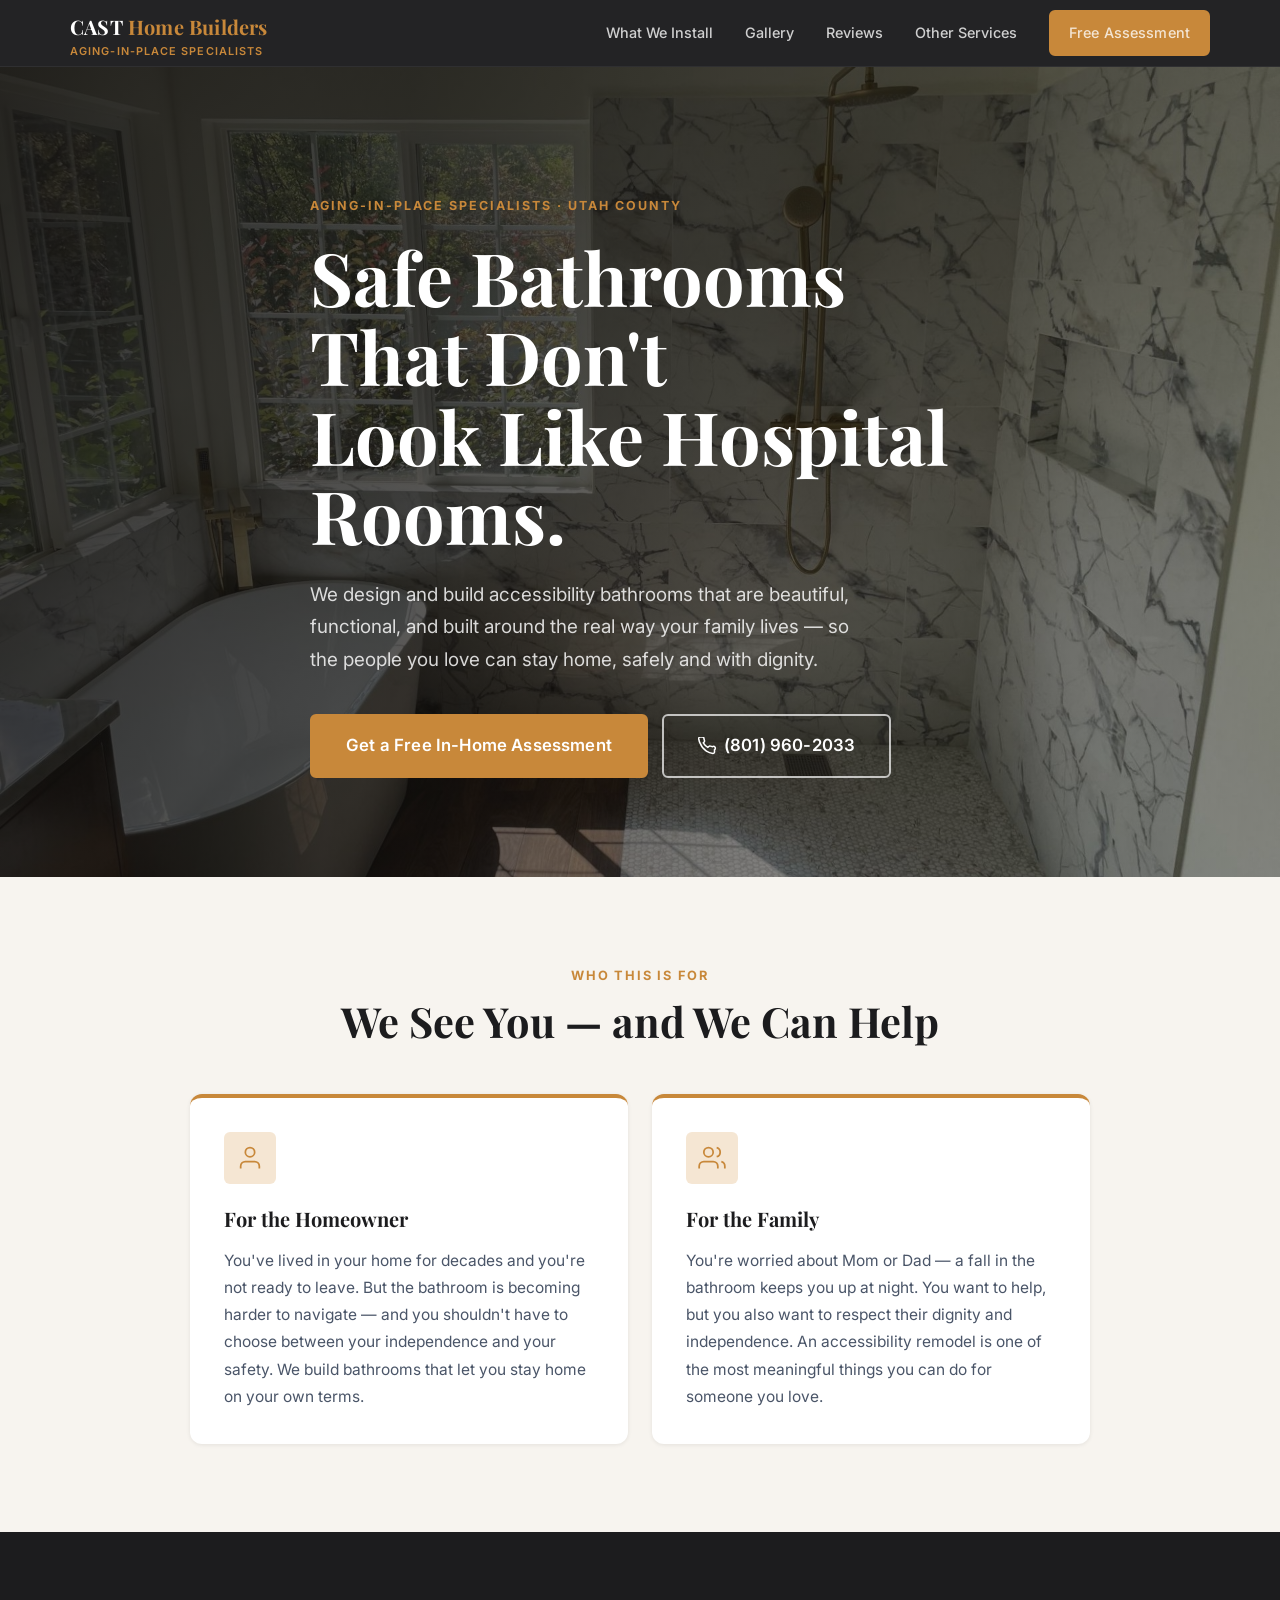
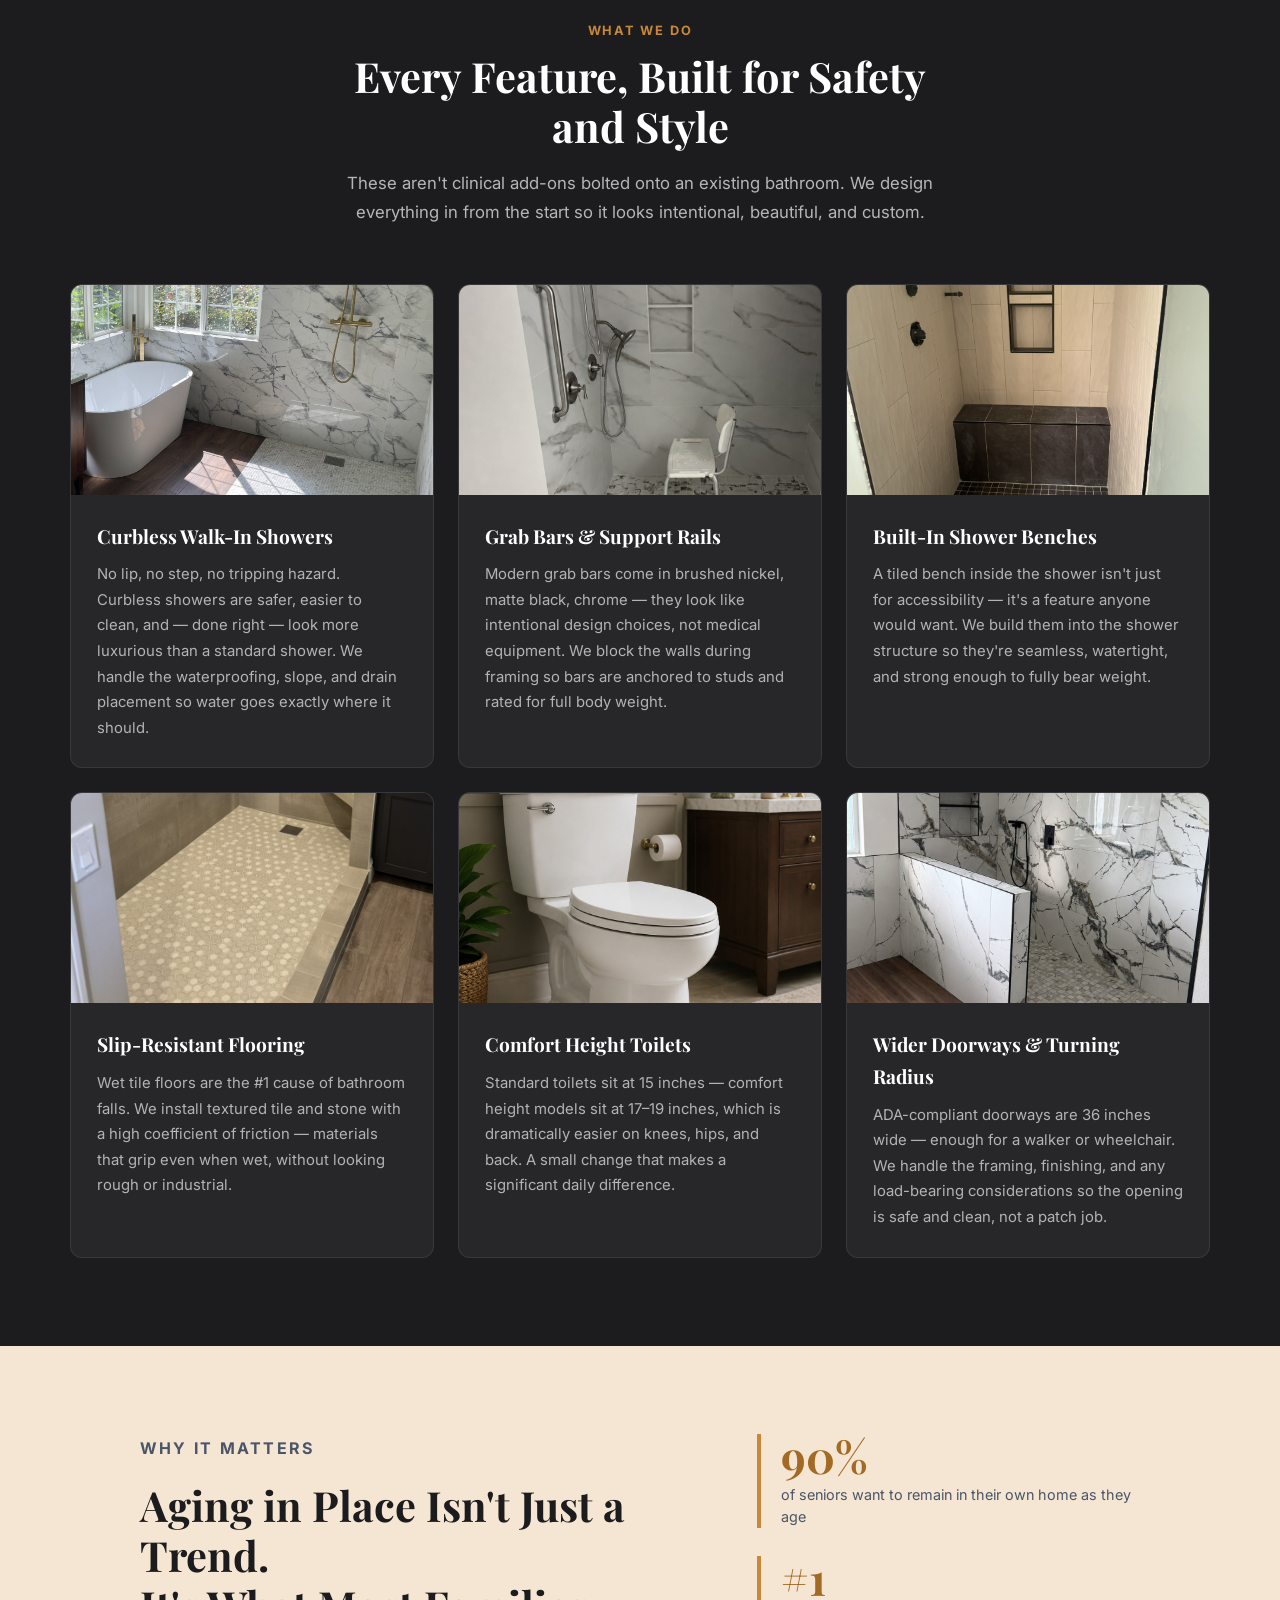
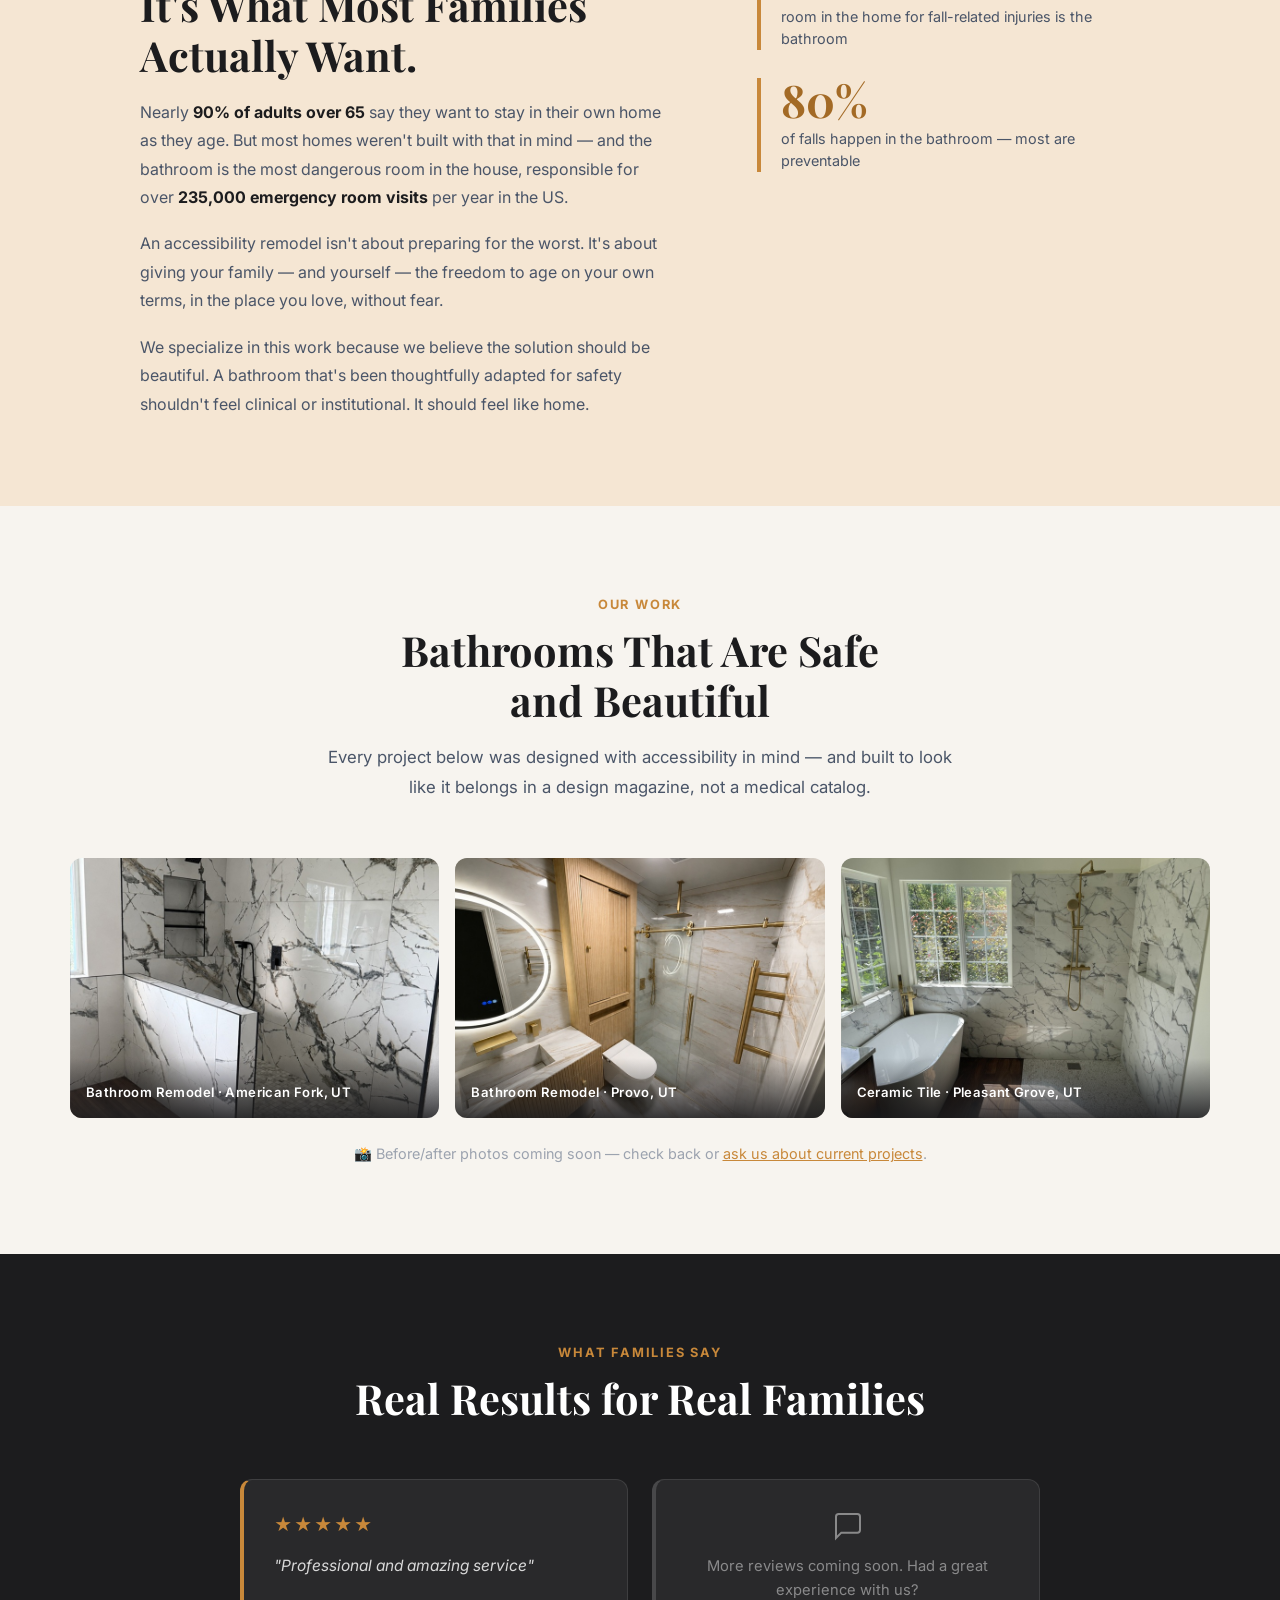
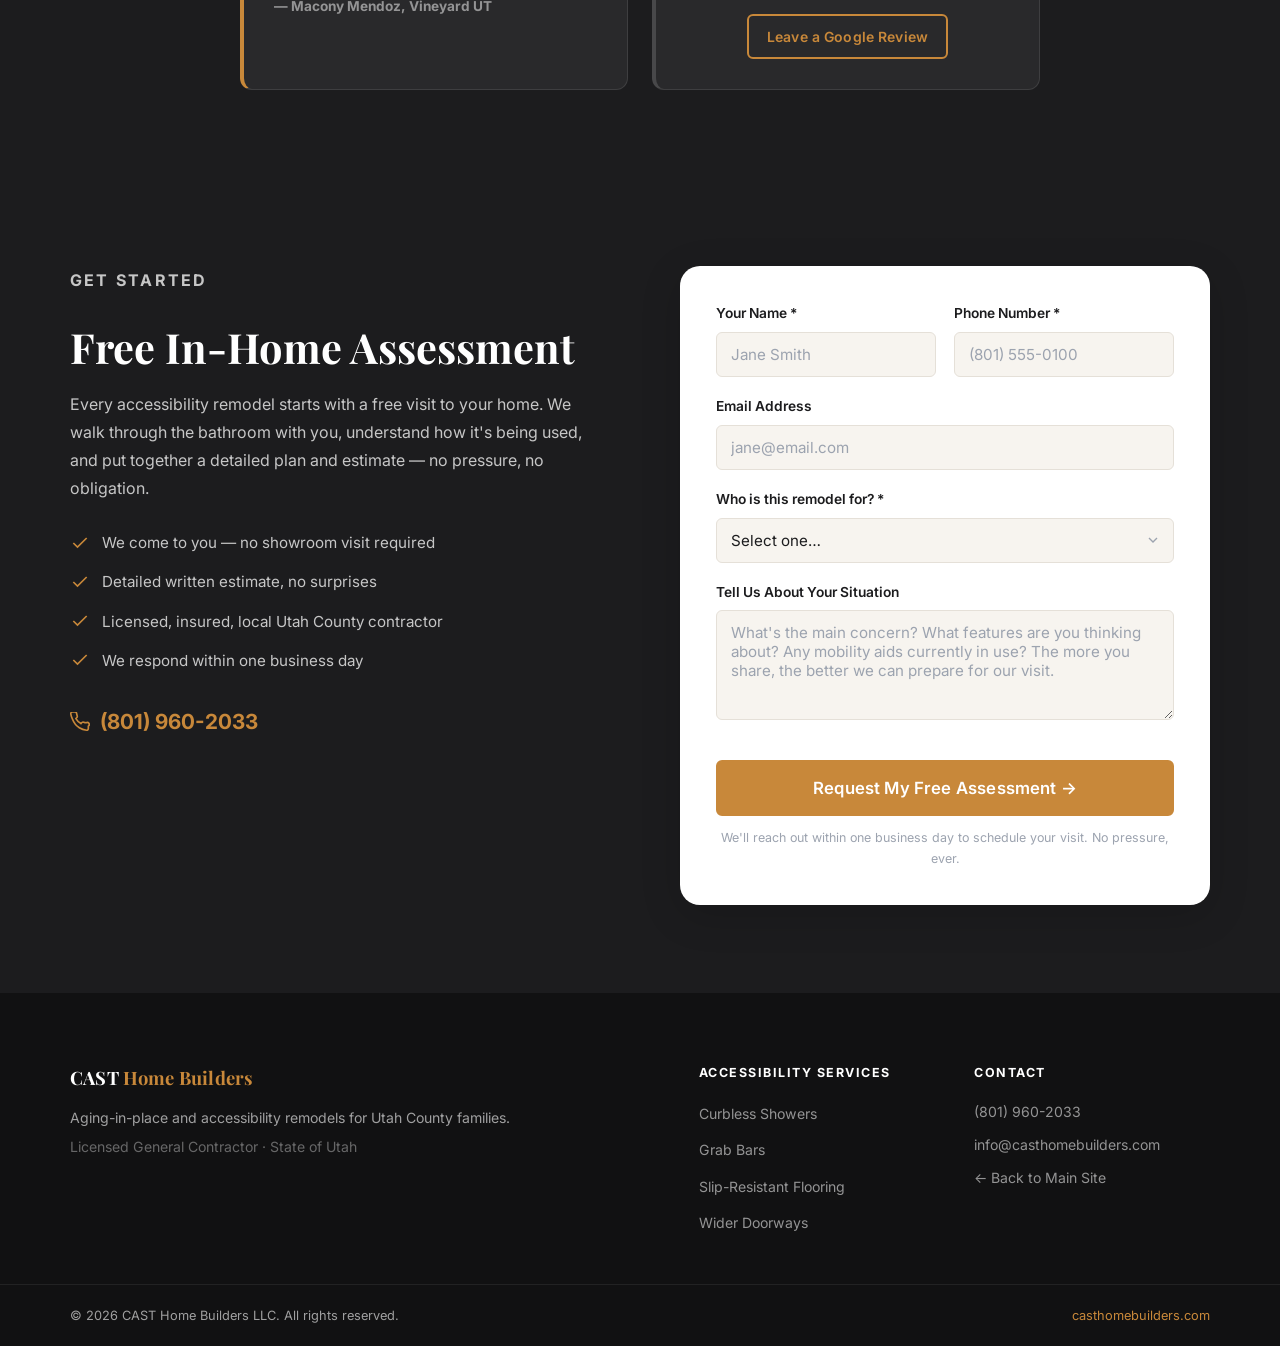
==== commit feeb6447: "Form fix attempt" ====
--- a/accessibility.html
+++ b/accessibility.html
@@ -328,7 +328,7 @@
           </div>
 
           <div class="contact-form-wrap">
-            <form class="contact-form" id="acc-contact-form" action="https://formspree.io/f/mojzznjj" method="POST" novalidate>
+            <form class="contact-form" id="acc-contact-form" action="https://formspree.io/f/mjgqonvy" method="POST" novalidate>
               <!-- Hidden field so you know this came from the accessibility page -->
               <input type="hidden" name="source" value="Accessibility Landing Page" />
               <input type="hidden" name="service" value="Aging-in-Place Bathroom Remodel" />
@@ -448,8 +448,9 @@
             btn.disabled = false;
             if (accSuccess) { accSuccess.hidden = false; accSuccess.scrollIntoView({ behavior: 'smooth', block: 'nearest' }); }
           } else { throw new Error(); }
-        } catch {
-          alert('Something went wrong. Please call us directly at (801) 960-2033.');
+        } catch (err) {
+          const text = await res?.text?.() ?? 'no response';
+          alert('Error: ' + text);
           btn.textContent = 'Request My Free Assessment →';
           btn.disabled = false;
         }
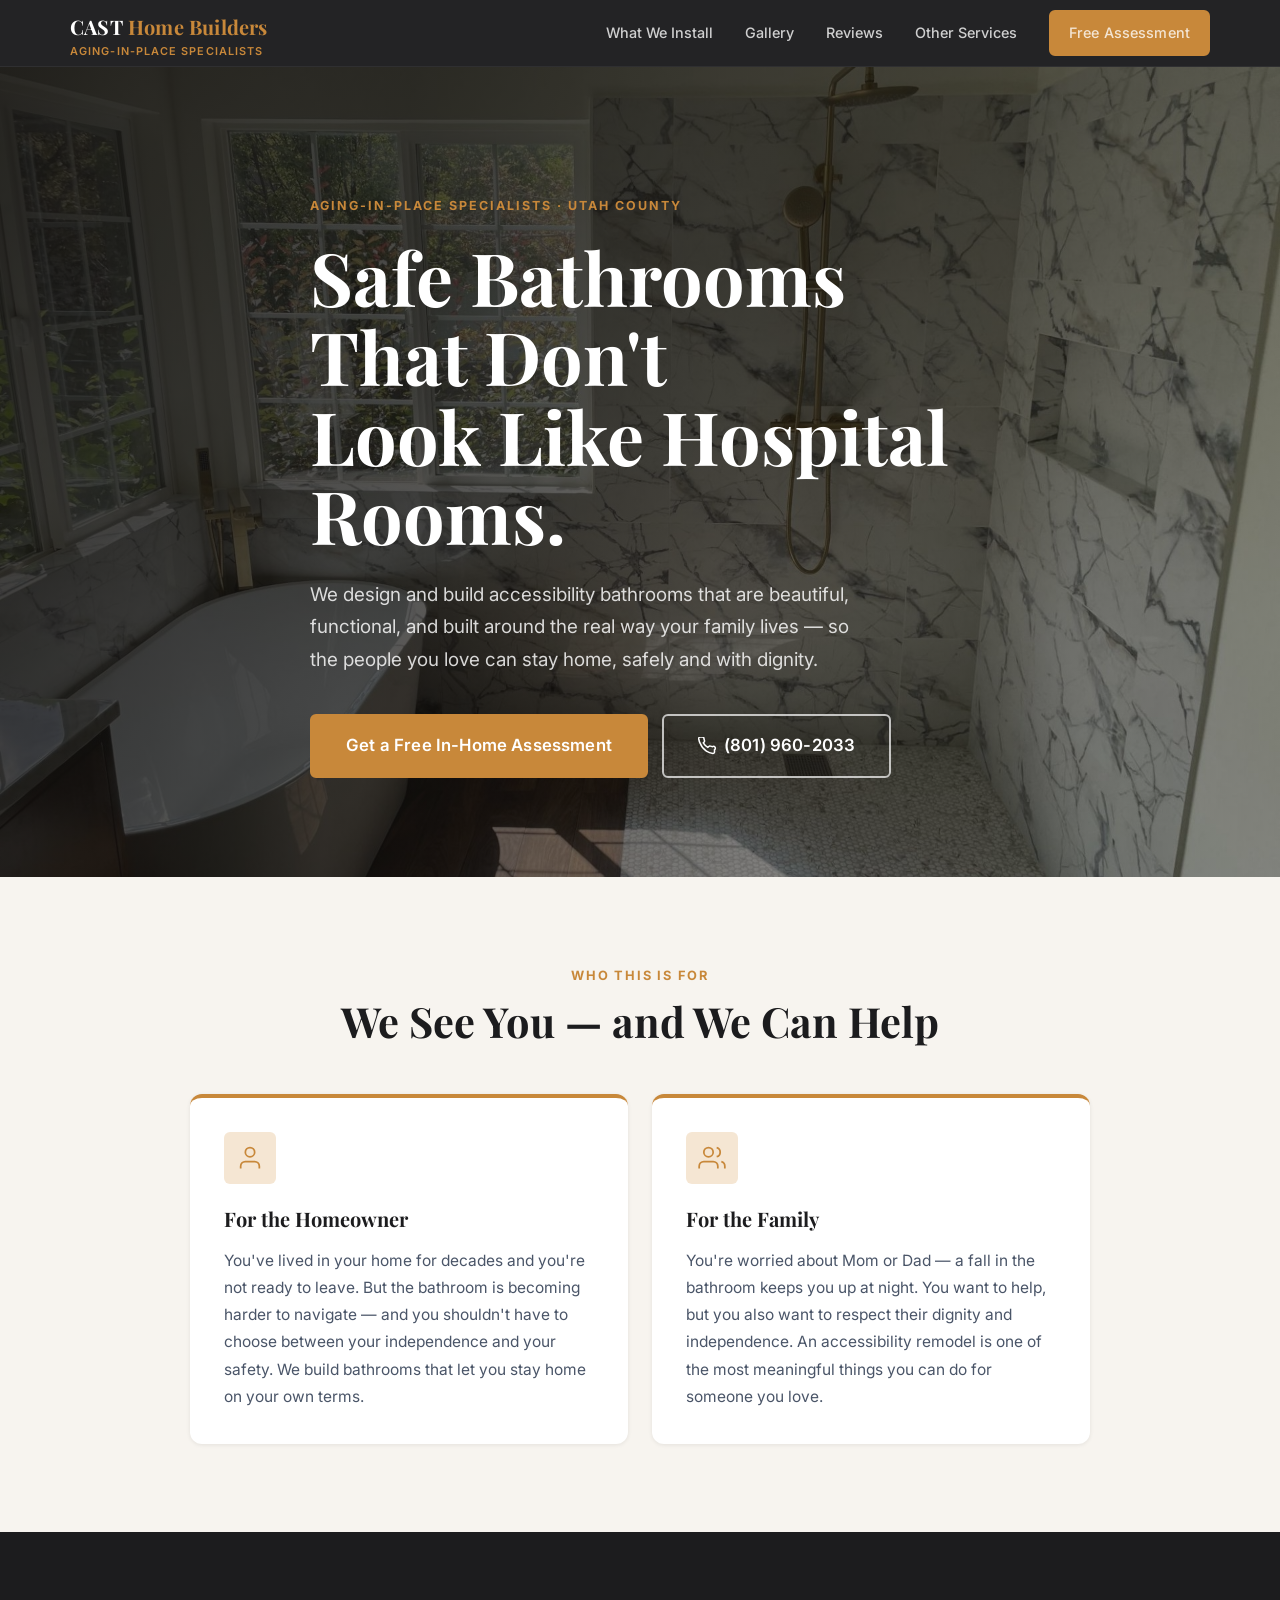
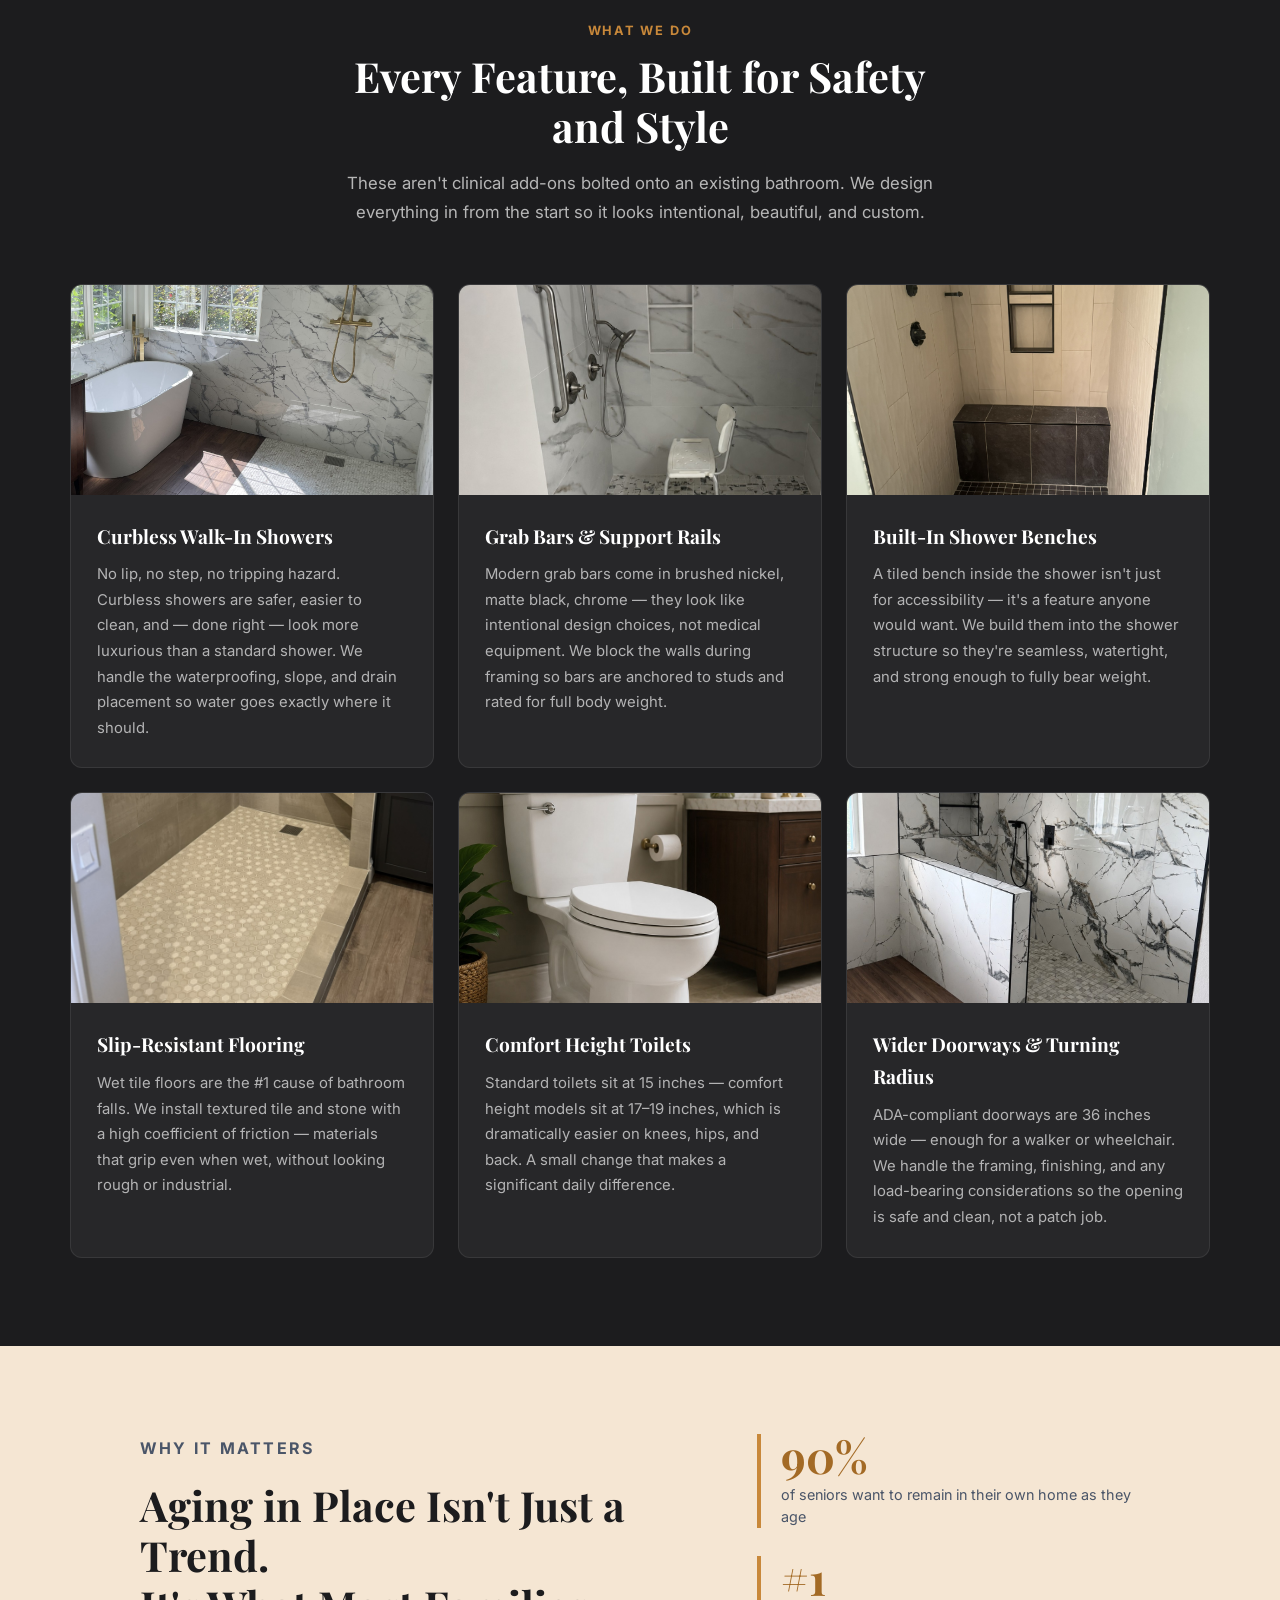
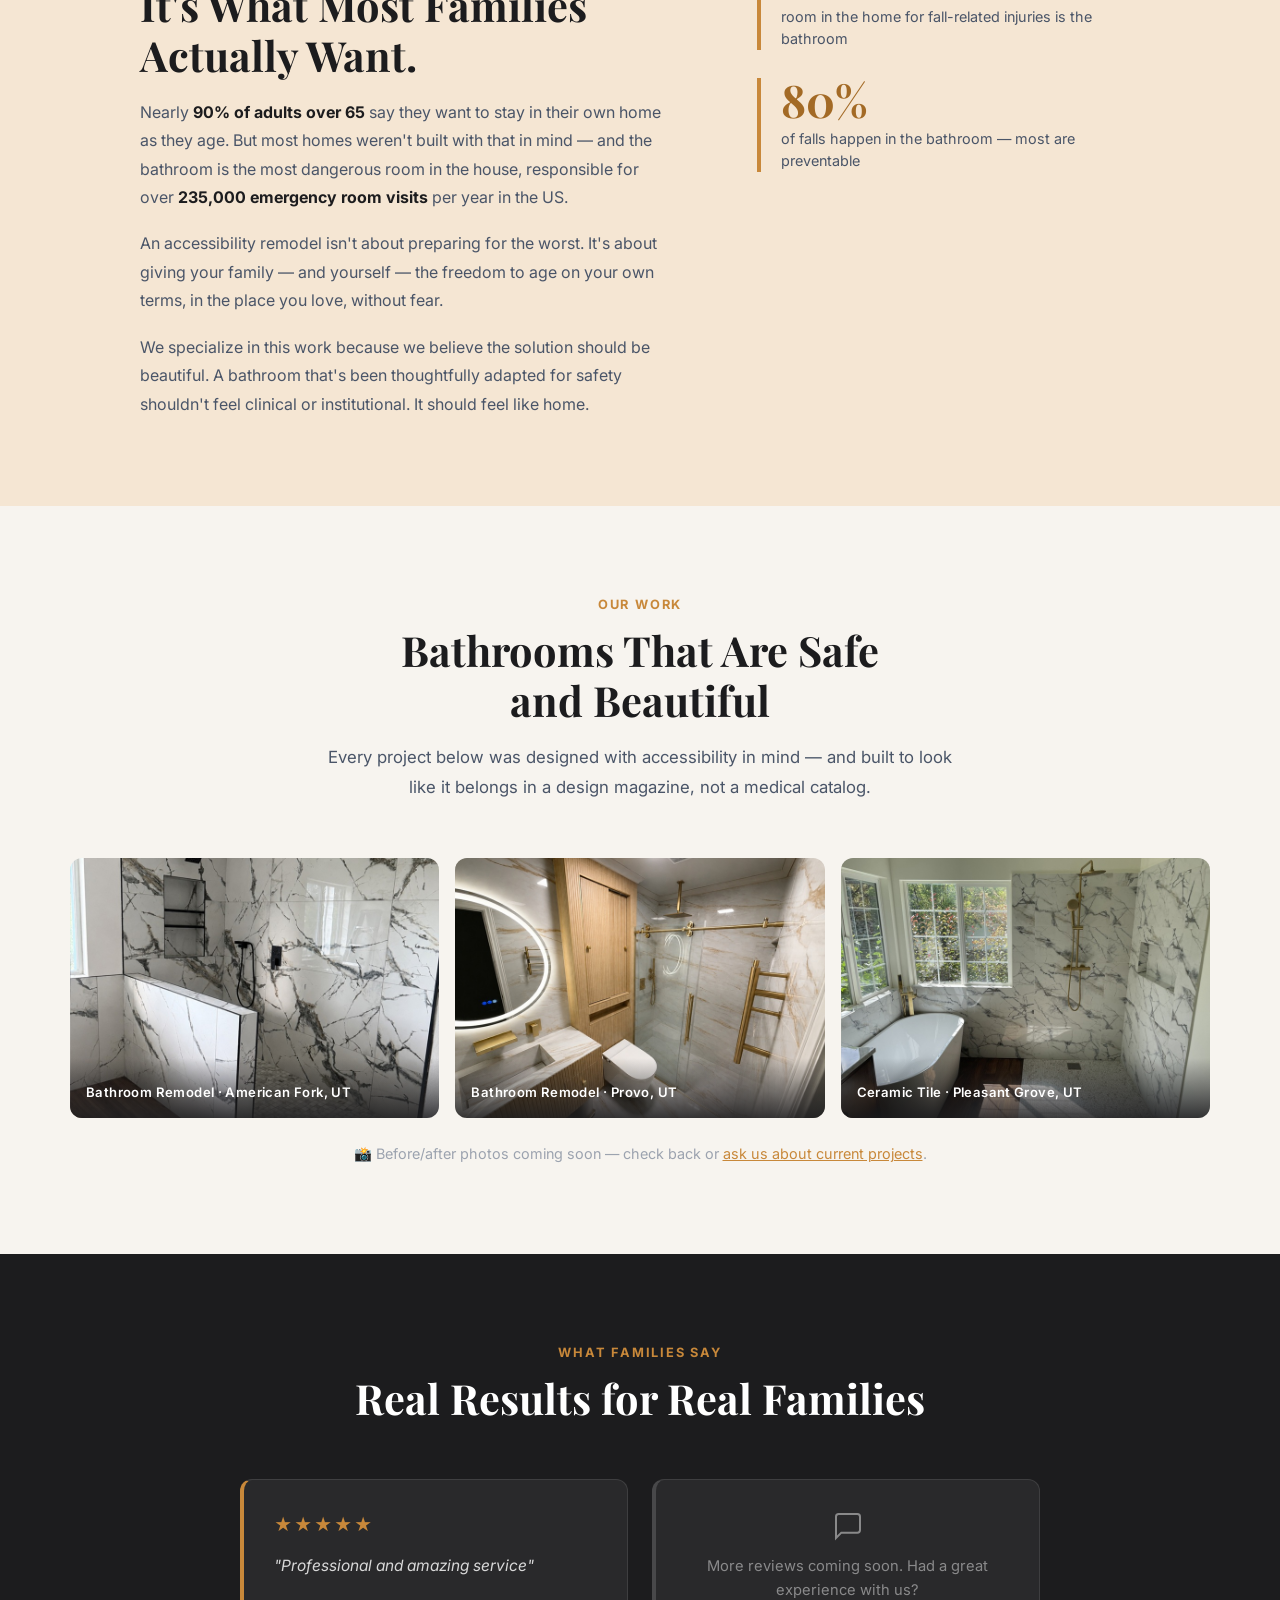
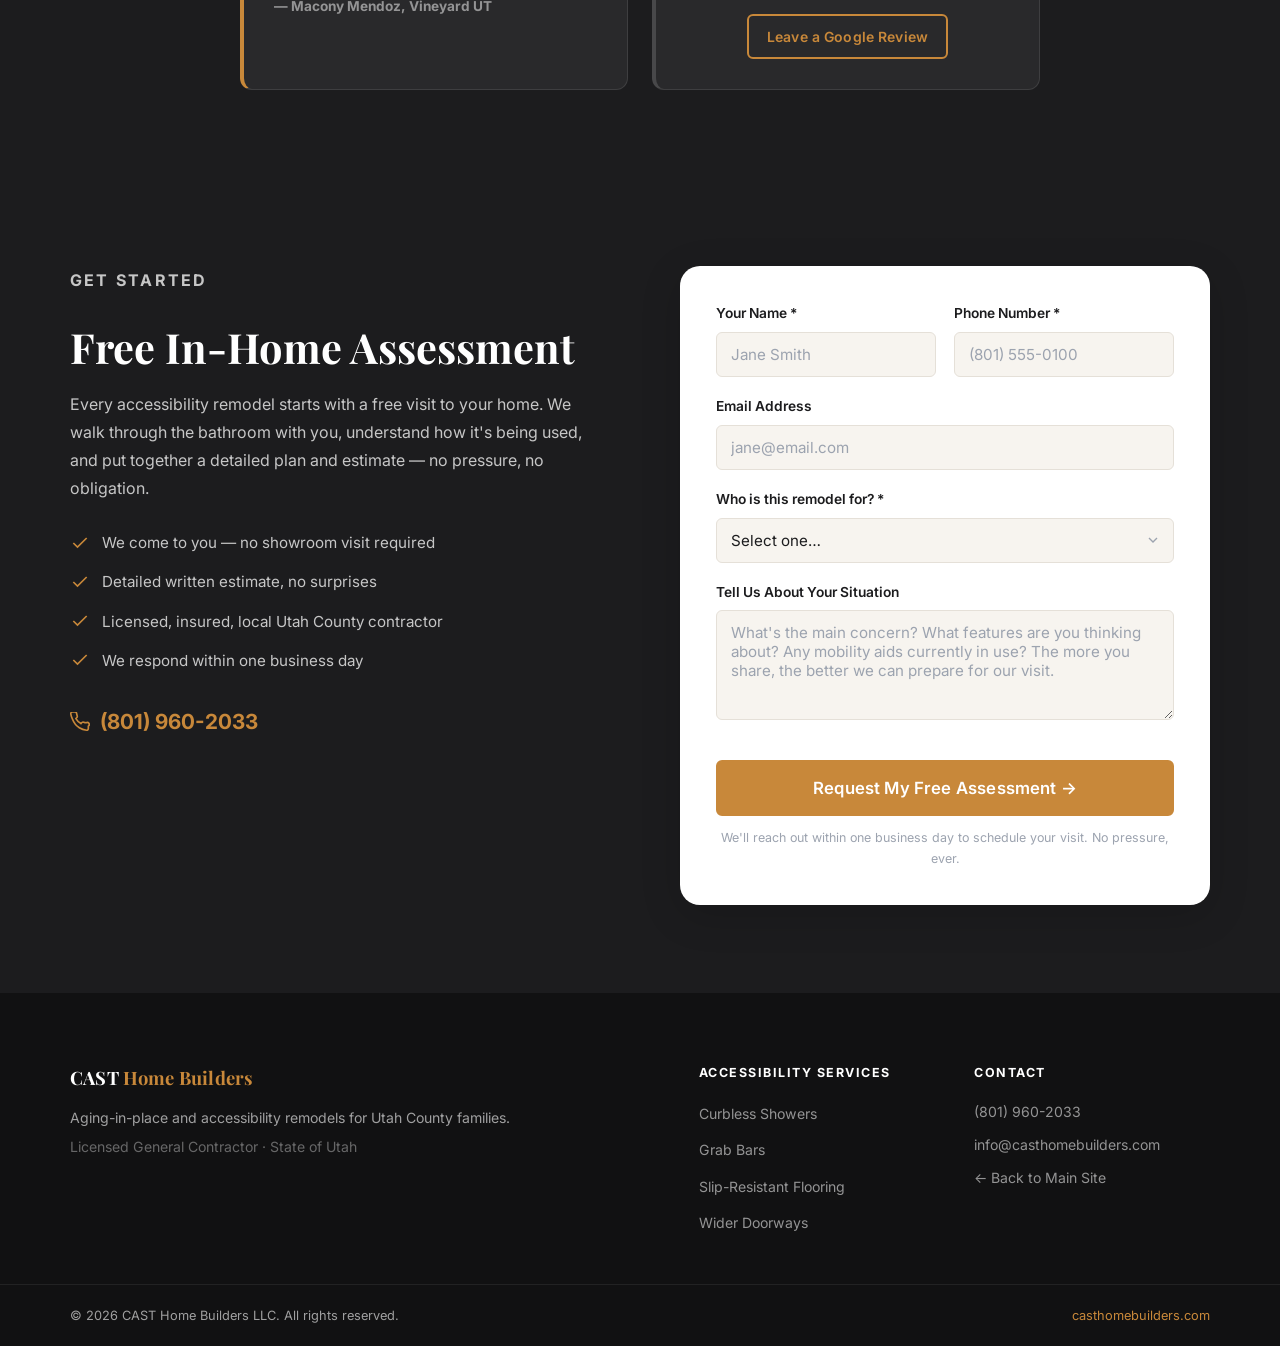
==== commit c3acec76: "Formspree update" ====
--- a/accessibility.html
+++ b/accessibility.html
@@ -328,7 +328,7 @@
           </div>
 
           <div class="contact-form-wrap">
-            <form class="contact-form" id="acc-contact-form" action="https://formspree.io/f/mjgqonvy" method="POST" novalidate>
+            <form class="contact-form" id="acc-contact-form" action="https://formspree.io/f/mojzznjj" method="POST" novalidate>
               <!-- Hidden field so you know this came from the accessibility page -->
               <input type="hidden" name="source" value="Accessibility Landing Page" />
               <input type="hidden" name="service" value="Aging-in-Place Bathroom Remodel" />
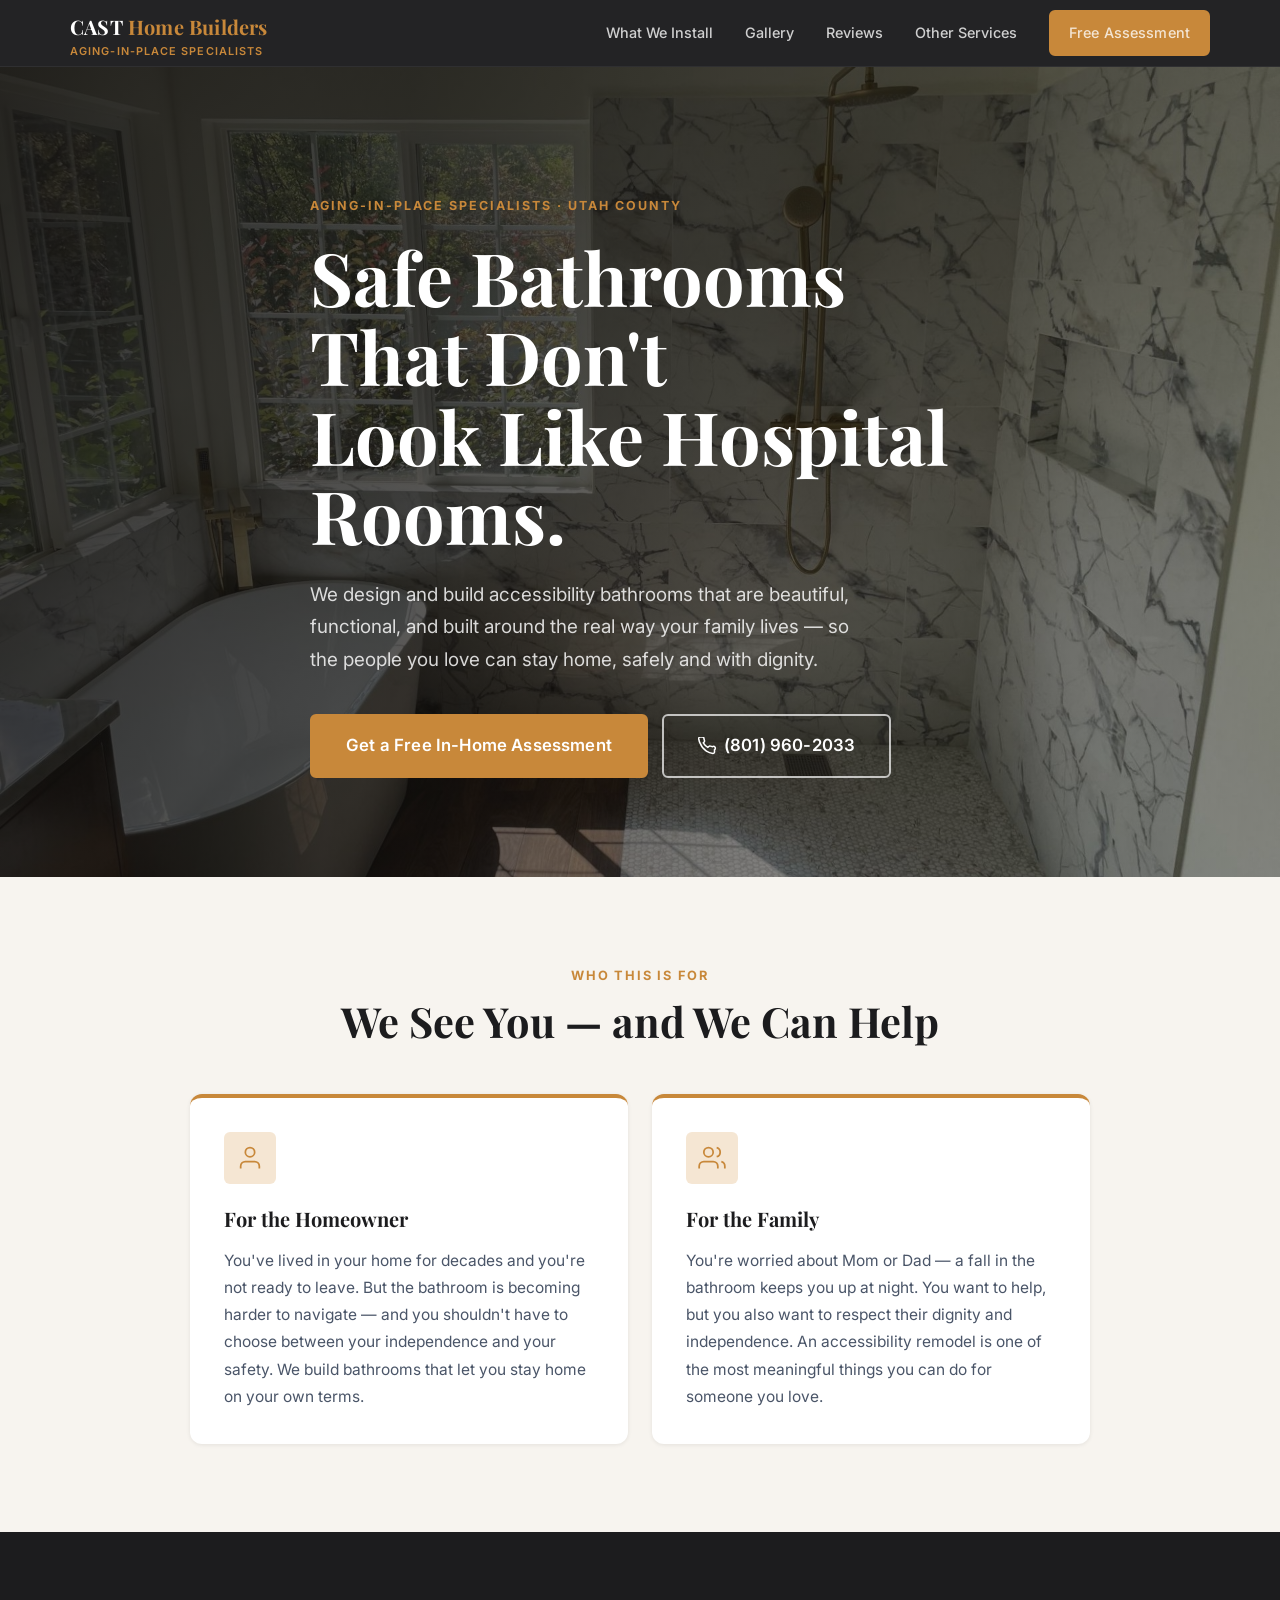
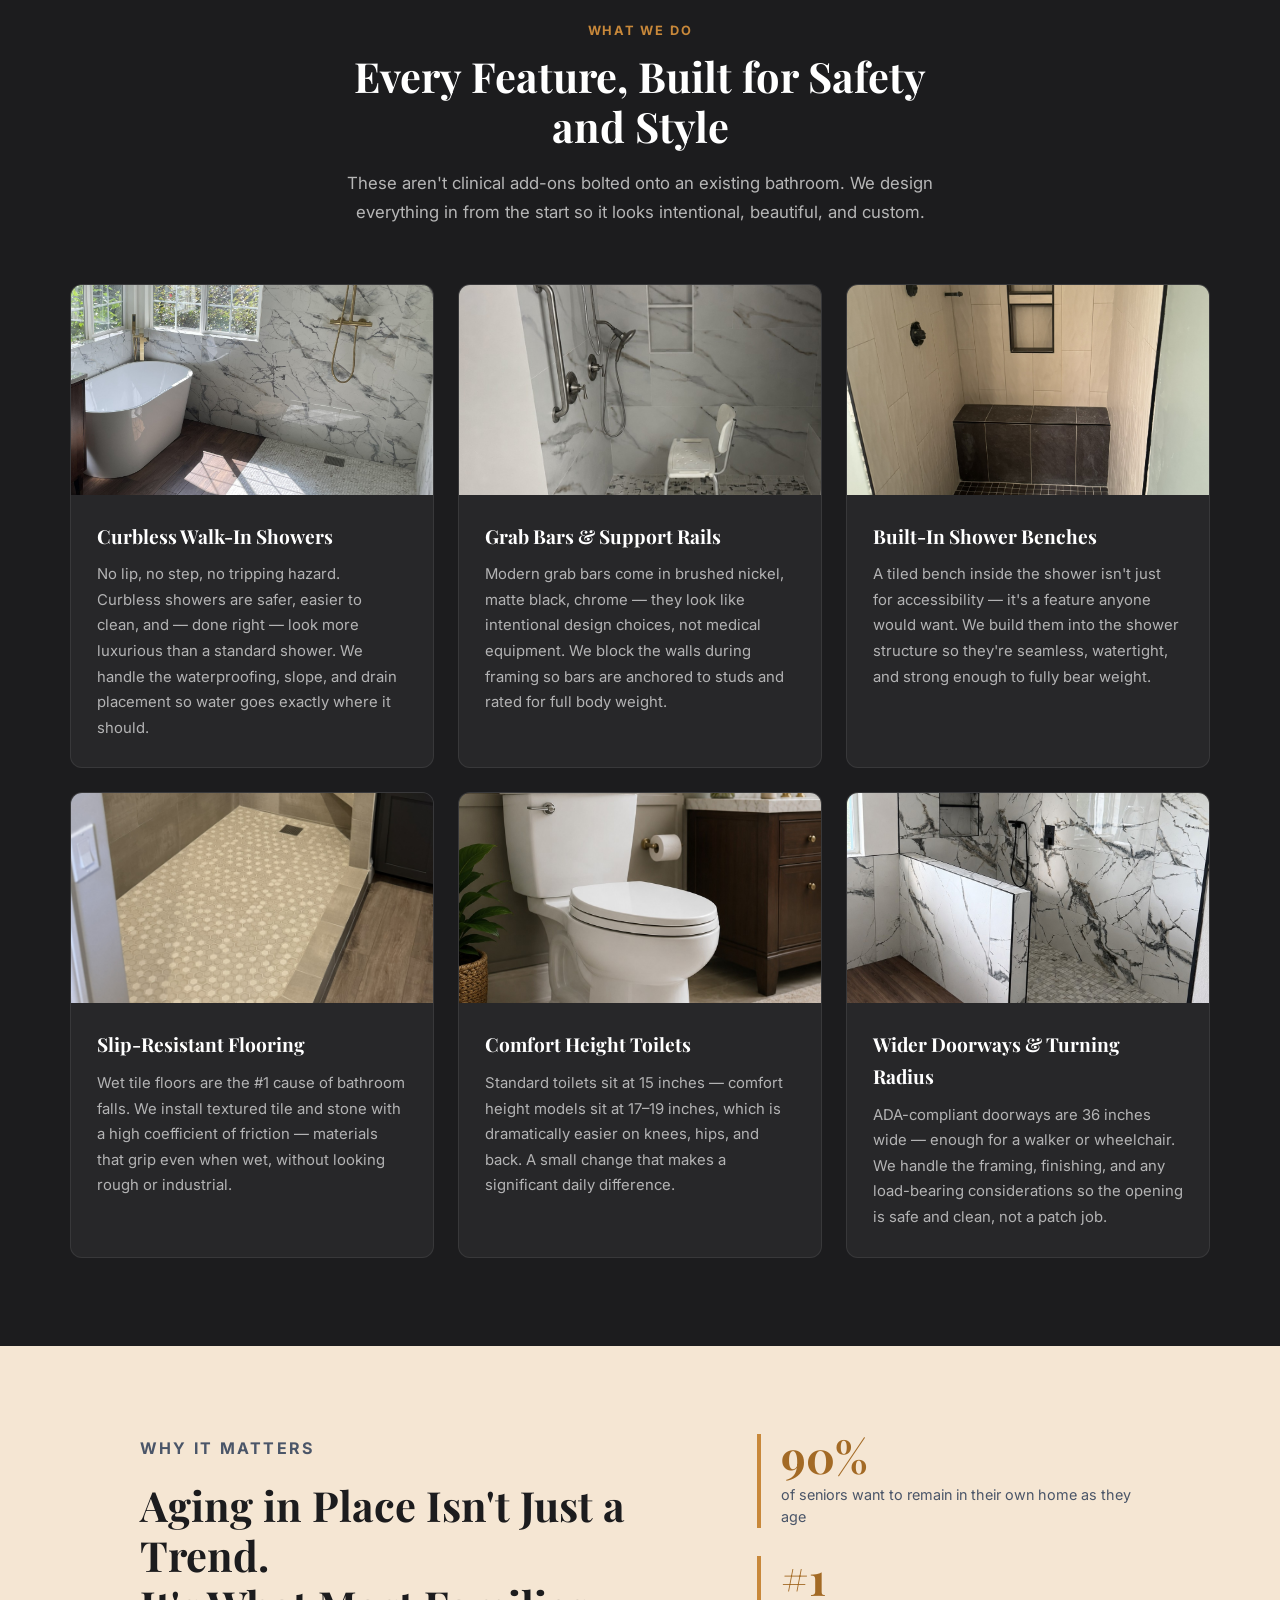
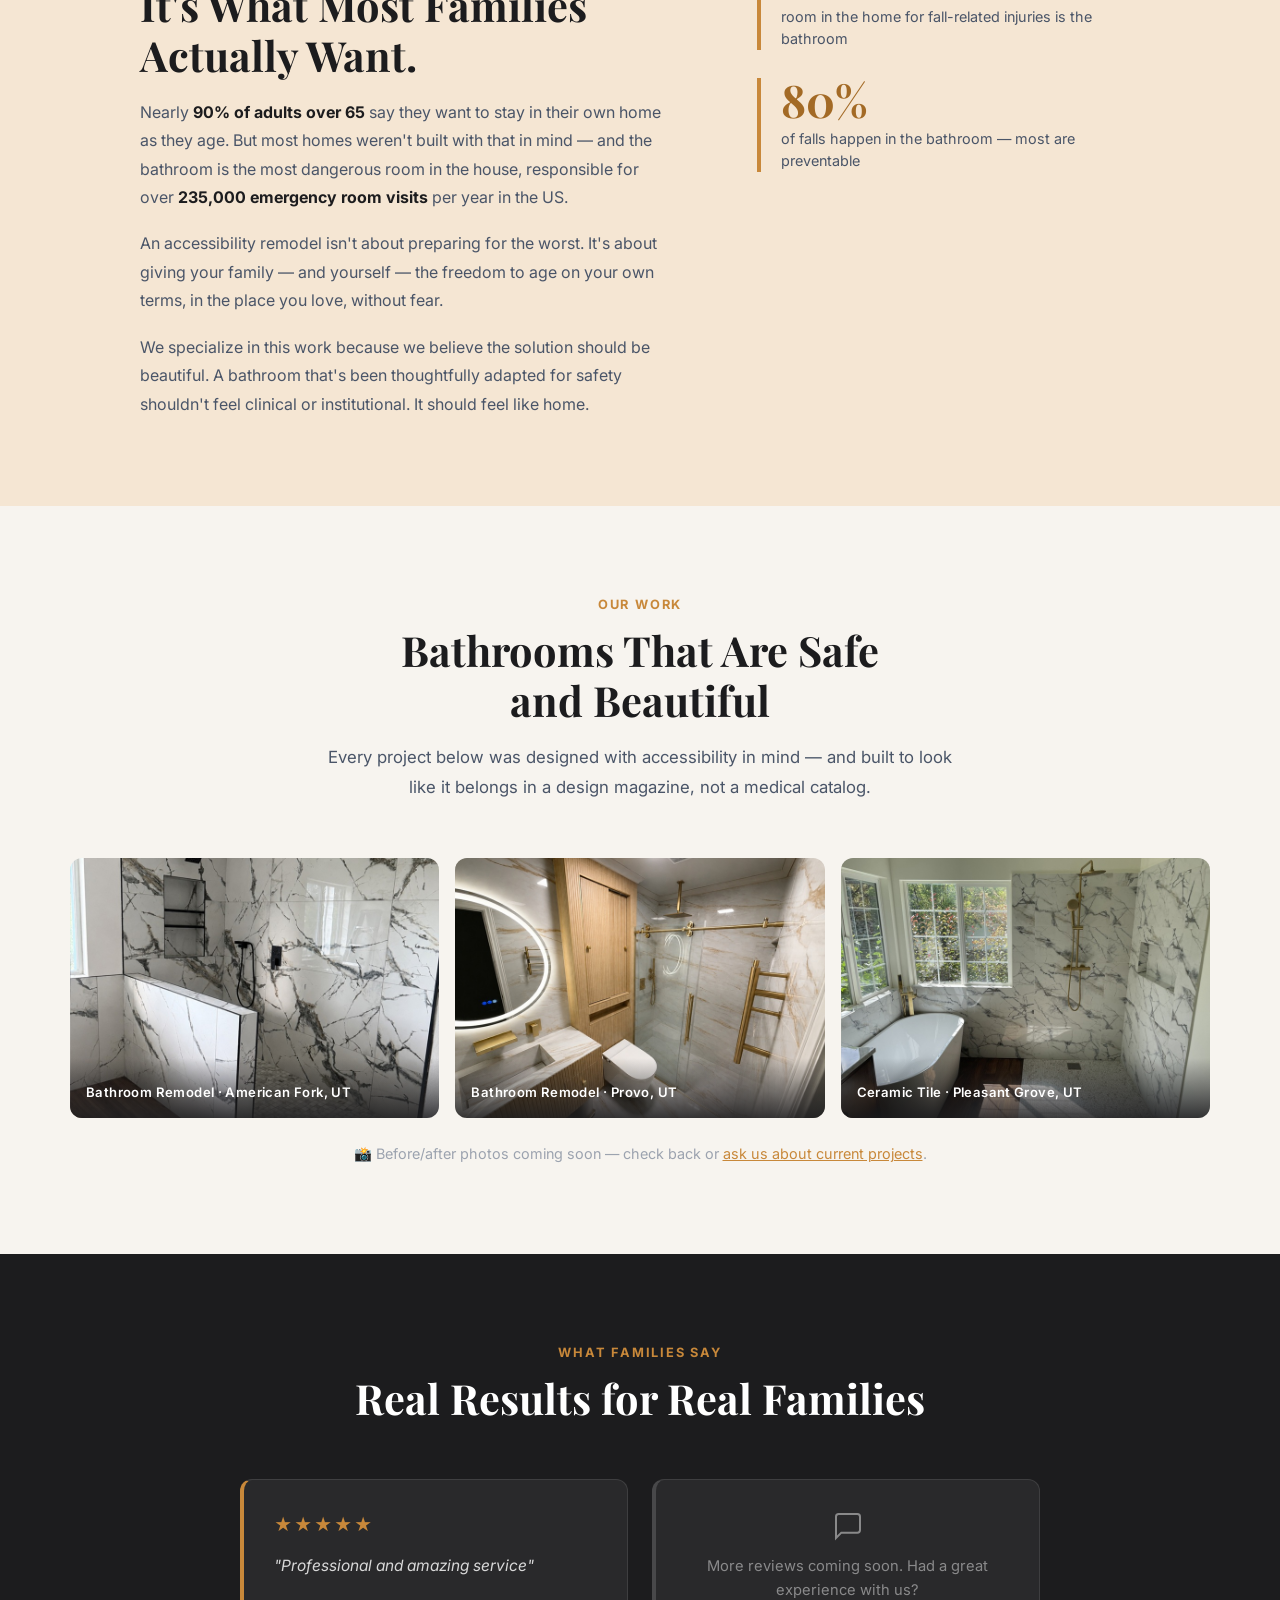
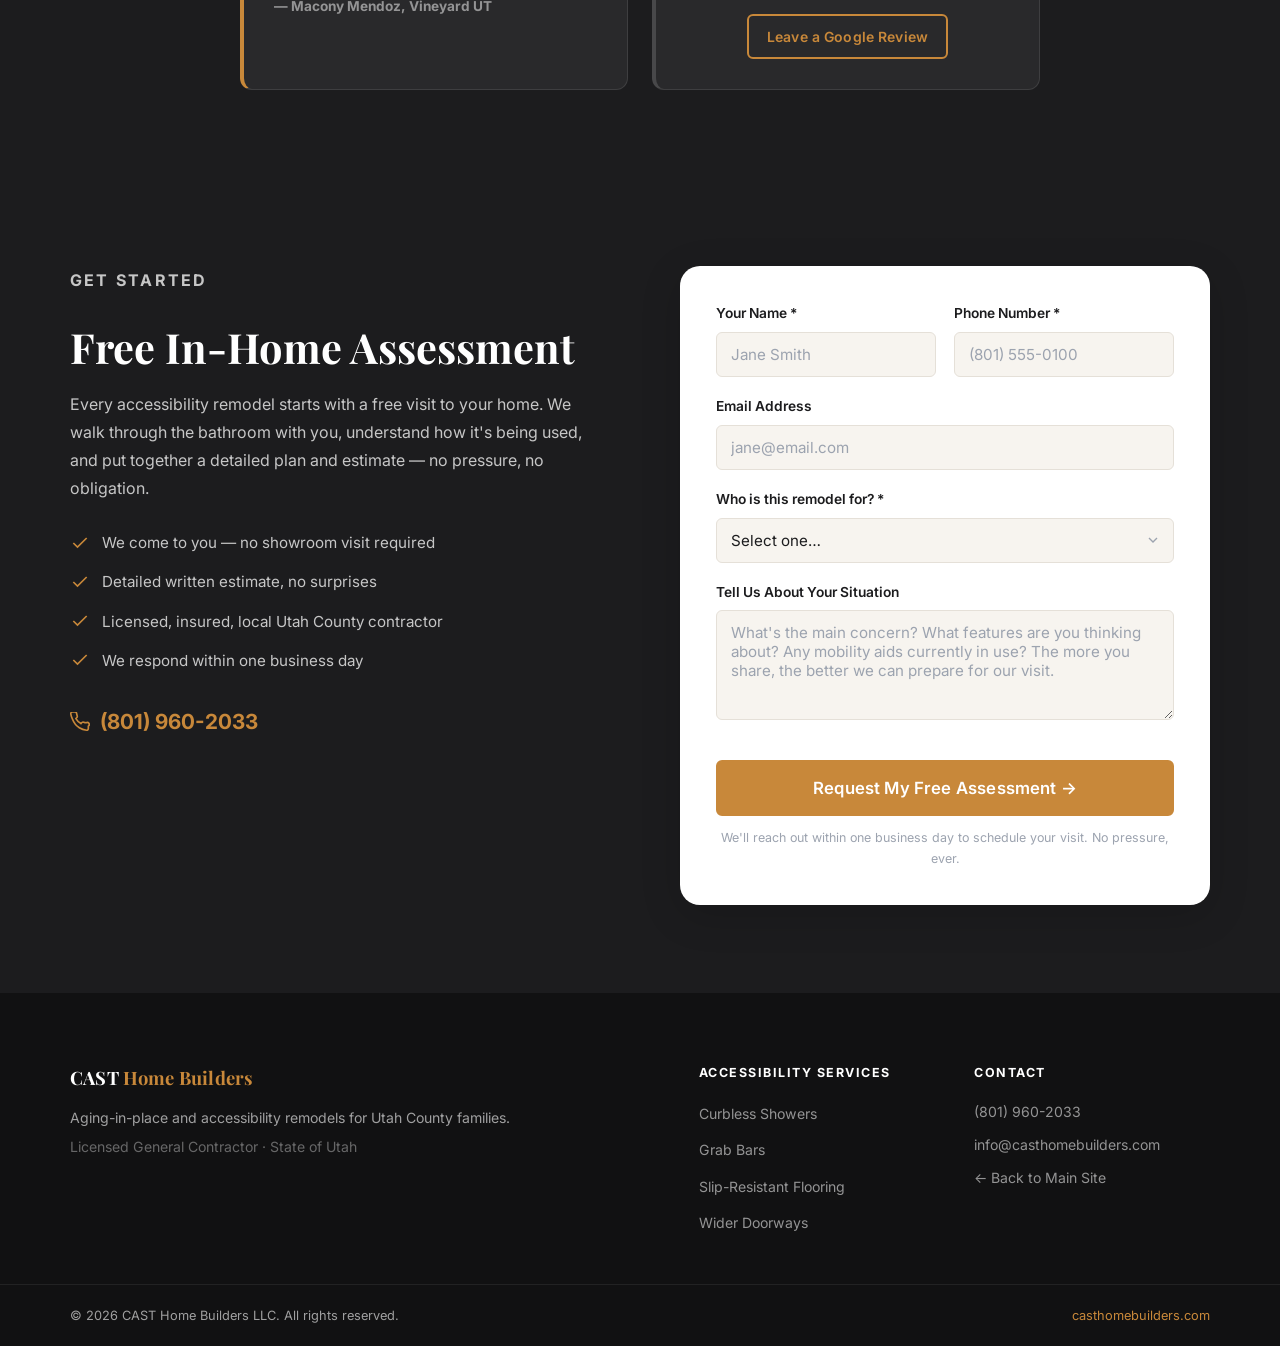
==== commit 8848a43b: "Fix accessibility form" ====
--- a/accessibility.html
+++ b/accessibility.html
@@ -437,8 +437,9 @@
         const btn = accForm.querySelector('button[type="submit"]');
         btn.textContent = 'Sending…';
         btn.disabled = true;
+        let res;
         try {
-          const res = await fetch(accForm.action, {
+          res = await fetch(accForm.action, {
             method: 'POST', body: new FormData(accForm),
             headers: { Accept: 'application/json' }
           });
@@ -447,10 +448,16 @@
             btn.textContent = 'Request My Free Assessment →';
             btn.disabled = false;
             if (accSuccess) { accSuccess.hidden = false; accSuccess.scrollIntoView({ behavior: 'smooth', block: 'nearest' }); }
-          } else { throw new Error(); }
+          } else {
+            const text = await res.text();
+            throw new Error(text);
+          }
         } catch (err) {
-          const text = await res?.text?.() ?? 'no response';
-          alert('Error: ' + text);
+          let friendly = 'Something went wrong. Please call us directly at (801) 960-2033.';
+          if (err.message && err.message.toLowerCase().includes('email')) {
+            friendly = 'Please enter a valid email address.';
+          }
+          alert(friendly);
           btn.textContent = 'Request My Free Assessment →';
           btn.disabled = false;
         }
--- a/css/accessibility.css
+++ b/css/accessibility.css
@@ -409,6 +409,11 @@
 }
 .acc-contact-details li svg { flex-shrink: 0; color: var(--amber); }
 
+.acc-contact .form-group select {
+  width: 100%;
+  min-width: 0;
+}
+
 .acc-phone-link {
   display: inline-flex;
   align-items: center;
@@ -546,3 +551,23 @@
   flex-direction: column;
   justify-content: center;
 }
+
+/* ── Mobile fix: prevent contact form from overflowing viewport ── */
+@media (max-width: 640px) {
+  .acc-contact .contact-form-wrap {
+    padding: 24px 20px;
+    max-width: 100%;
+    overflow-x: hidden;
+  }
+
+  .acc-contact .form-group select,
+  .acc-contact .form-group input,
+  .acc-contact .form-group textarea {
+    max-width: 100%;
+    font-size: 16px; /* prevents iOS auto-zoom on focus, which can cause layout shift */
+  }
+
+  .acc-contact-inner {
+    overflow-x: hidden;
+  }
+}
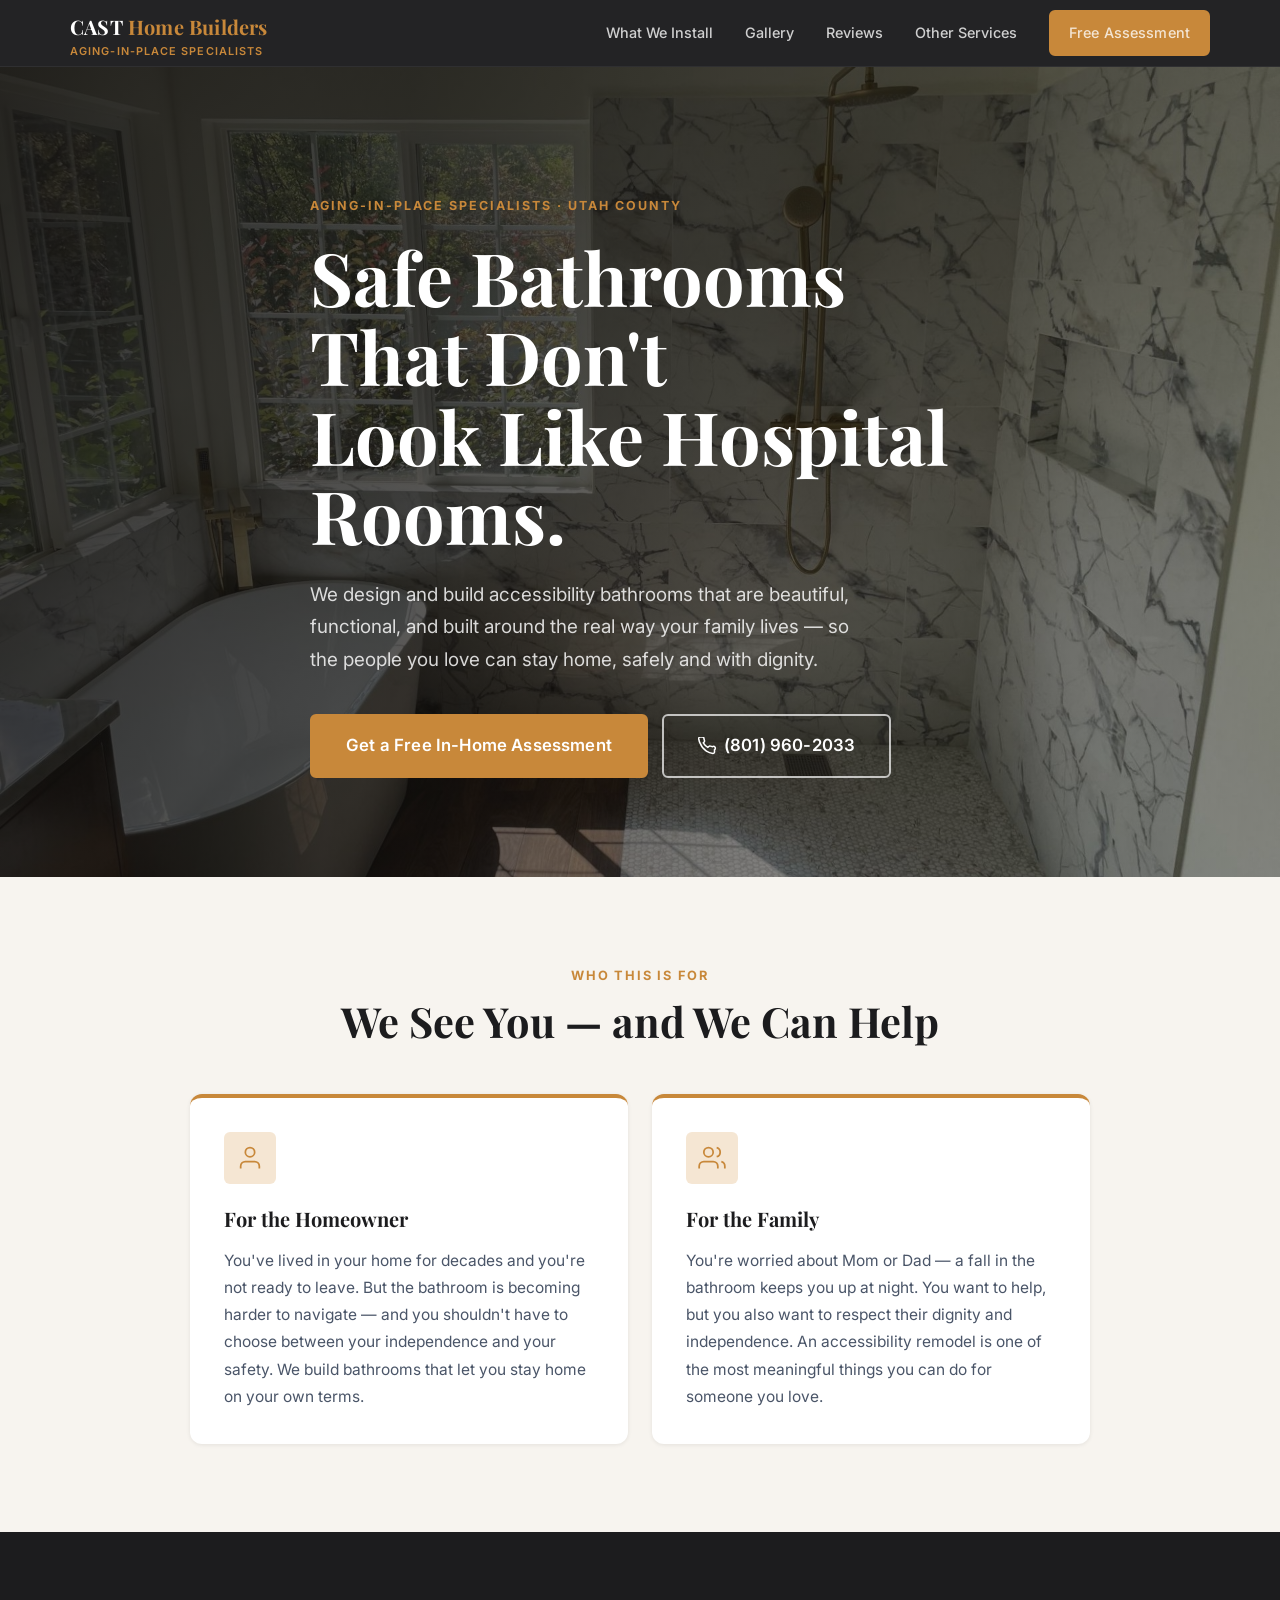
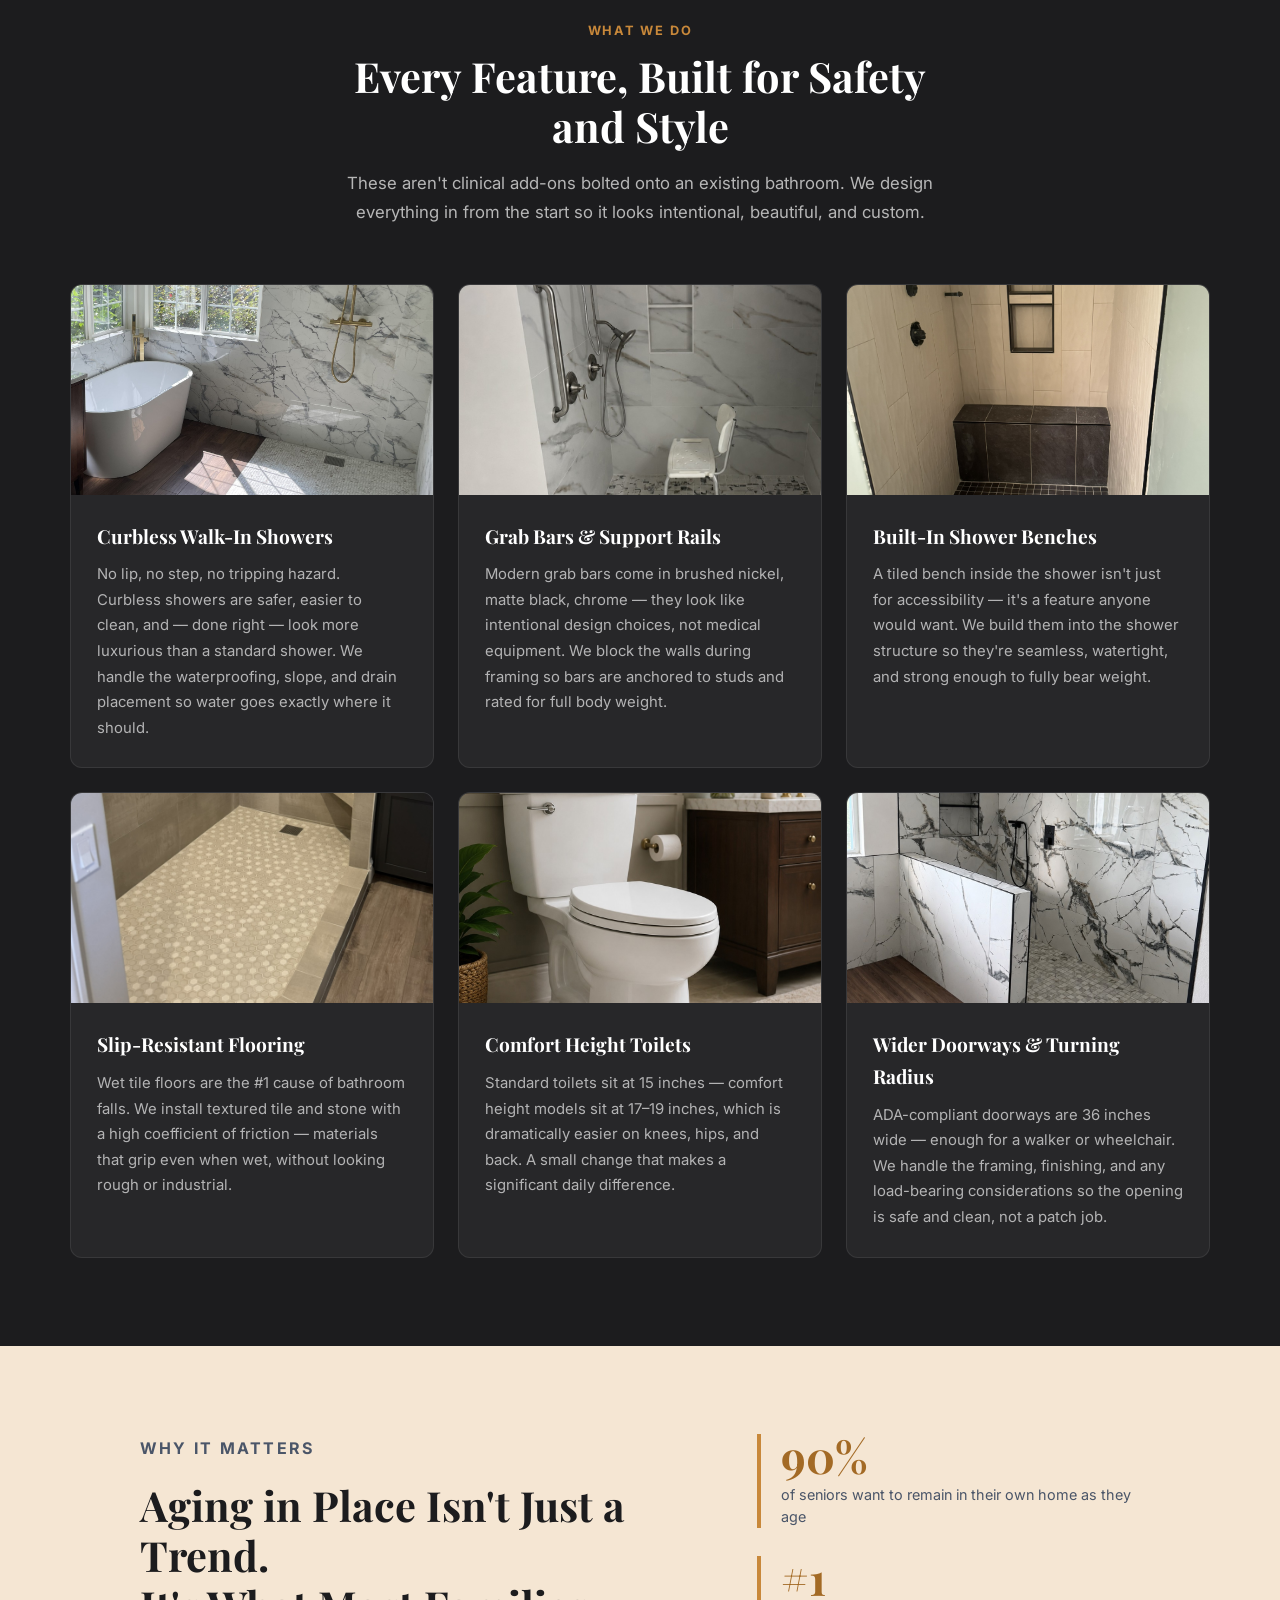
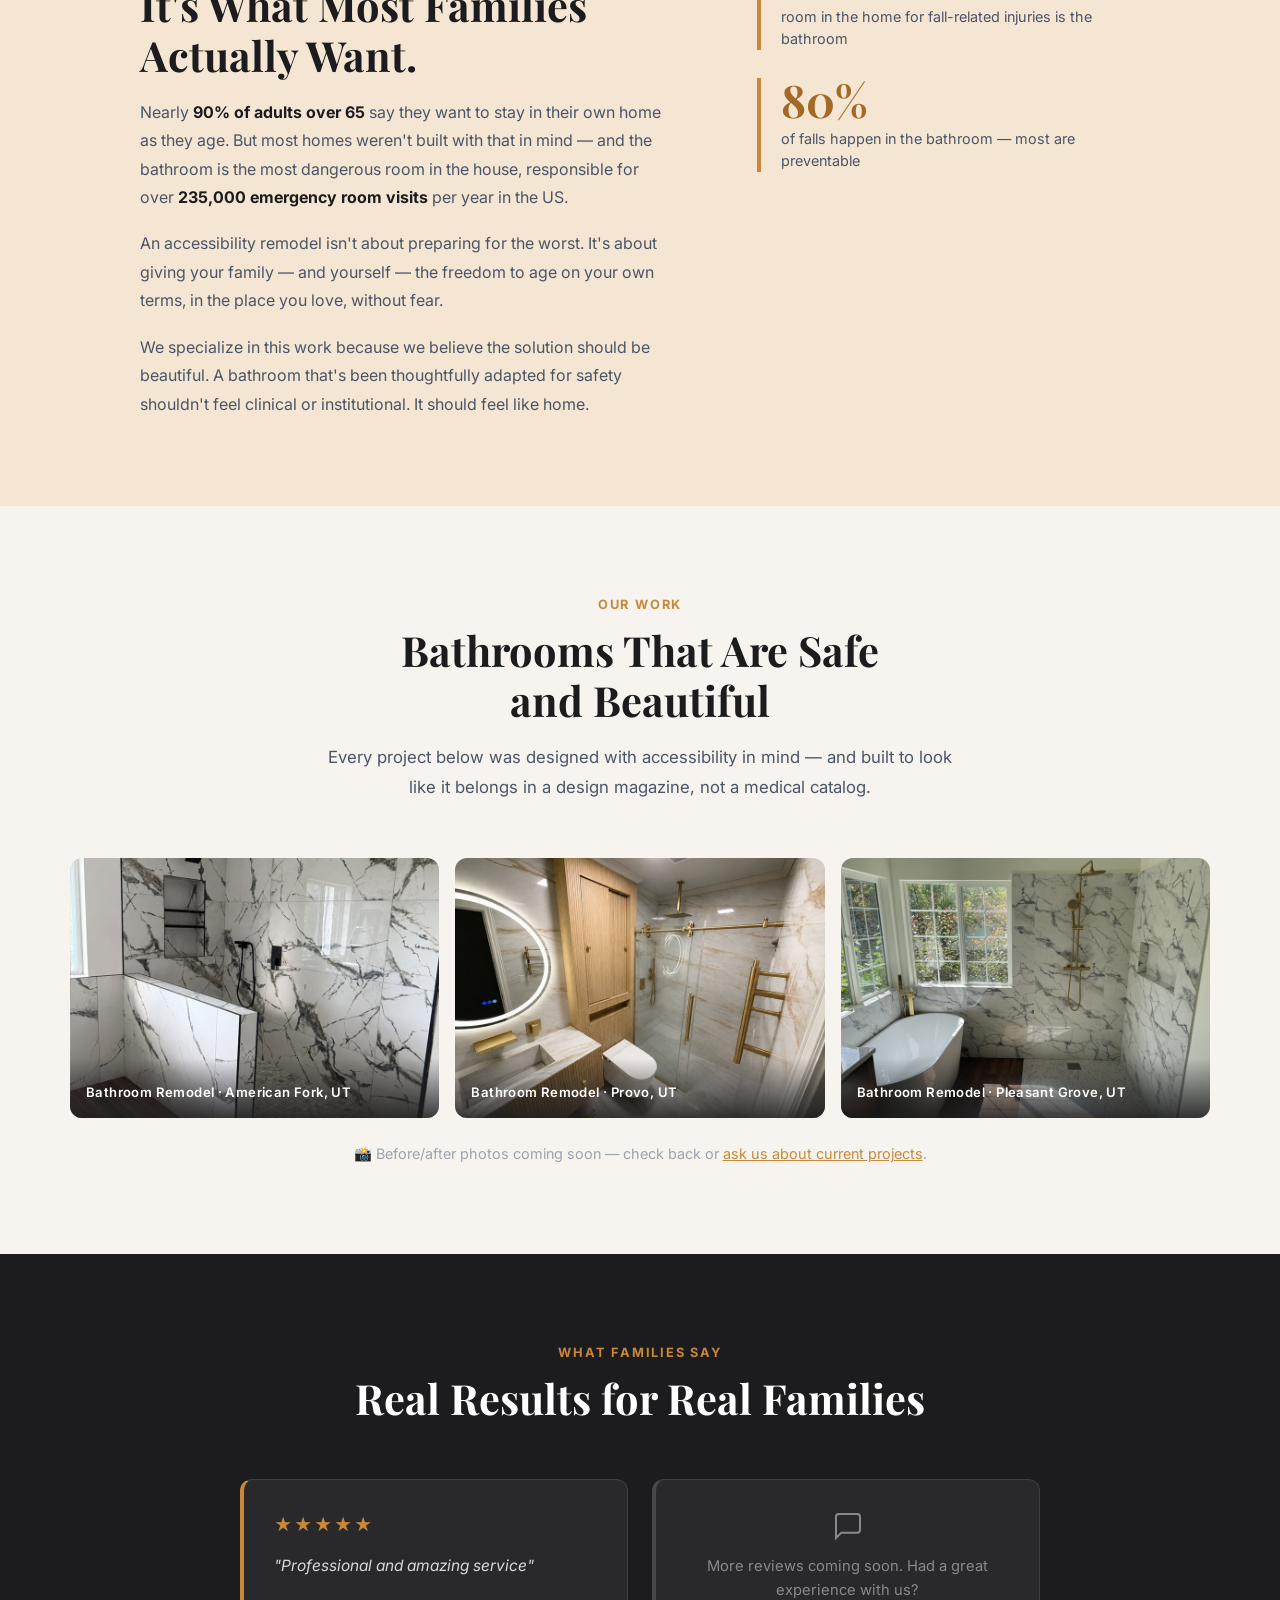
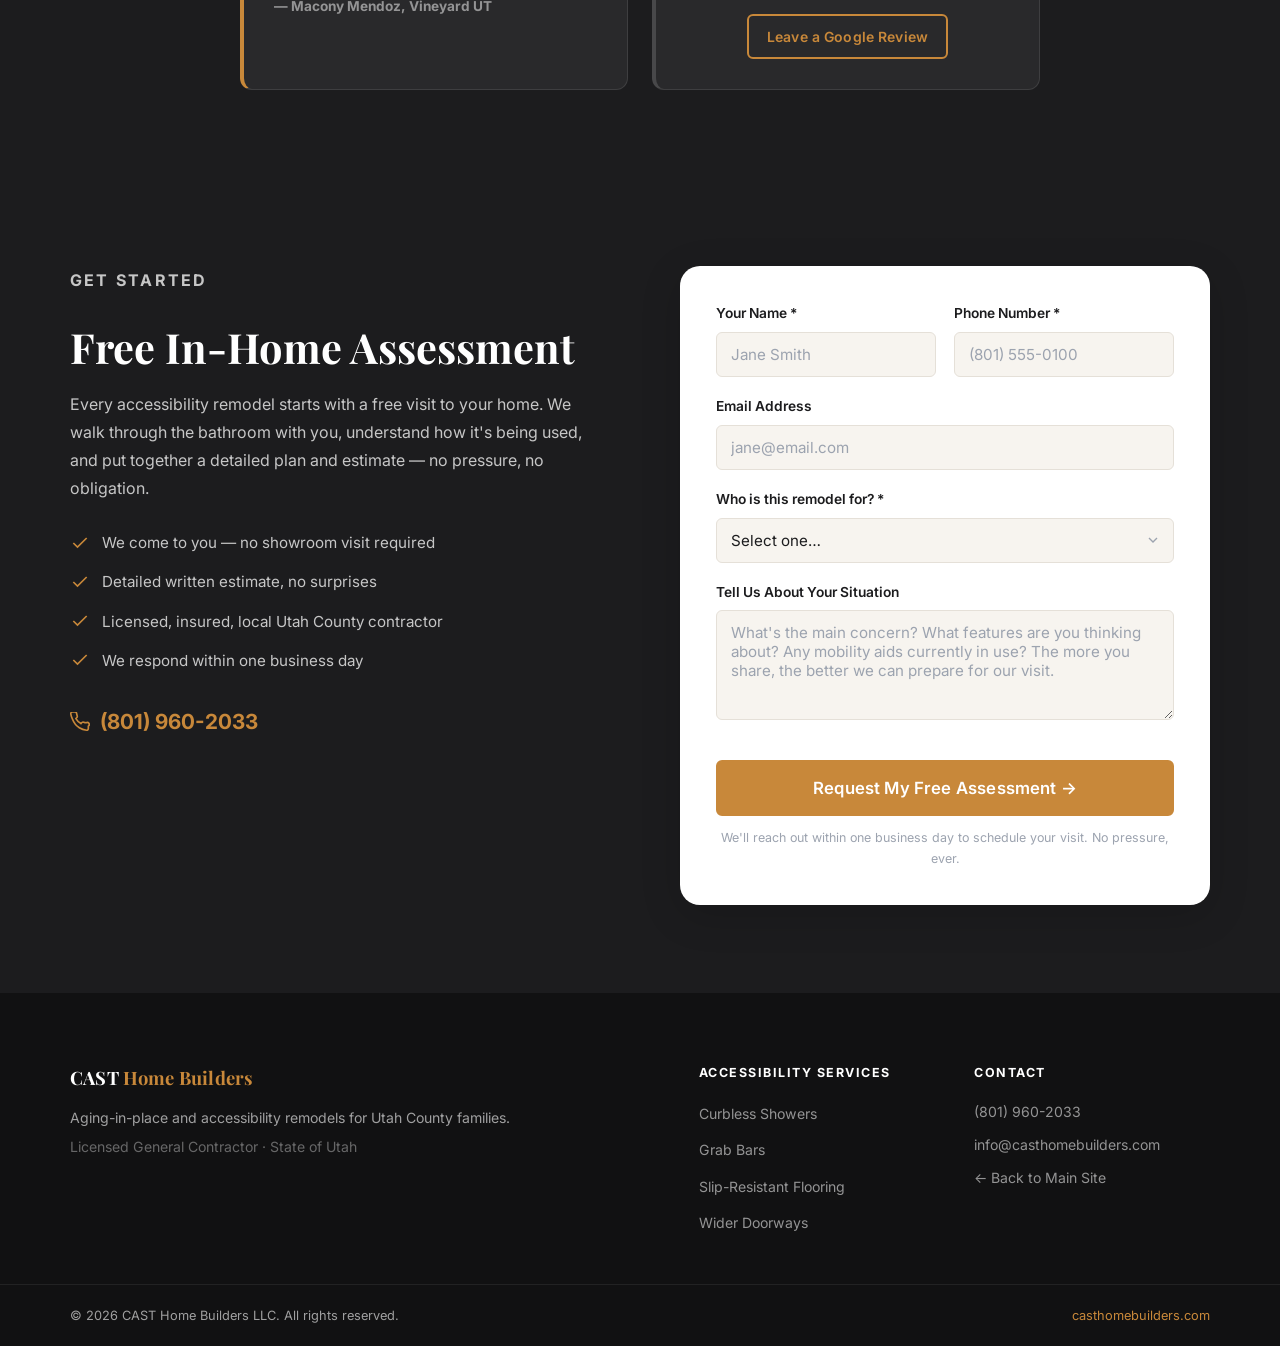
==== commit 479697d0: "Fix photo comment in acc" ====
--- a/accessibility.html
+++ b/accessibility.html
@@ -256,7 +256,7 @@
           </div>
           <div class="acc-gallery-item">
             <div class="acc-gallery-img" style="background-image: url('images/gallery-6.jpg');" role="img" aria-label="Accessible tile work"></div>
-            <div class="acc-gallery-caption">Ceramic Tile · Pleasant Grove, UT</div>
+            <div class="acc-gallery-caption">Bathroom Remodel · Pleasant Grove, UT</div>
           </div>
         </div>
 
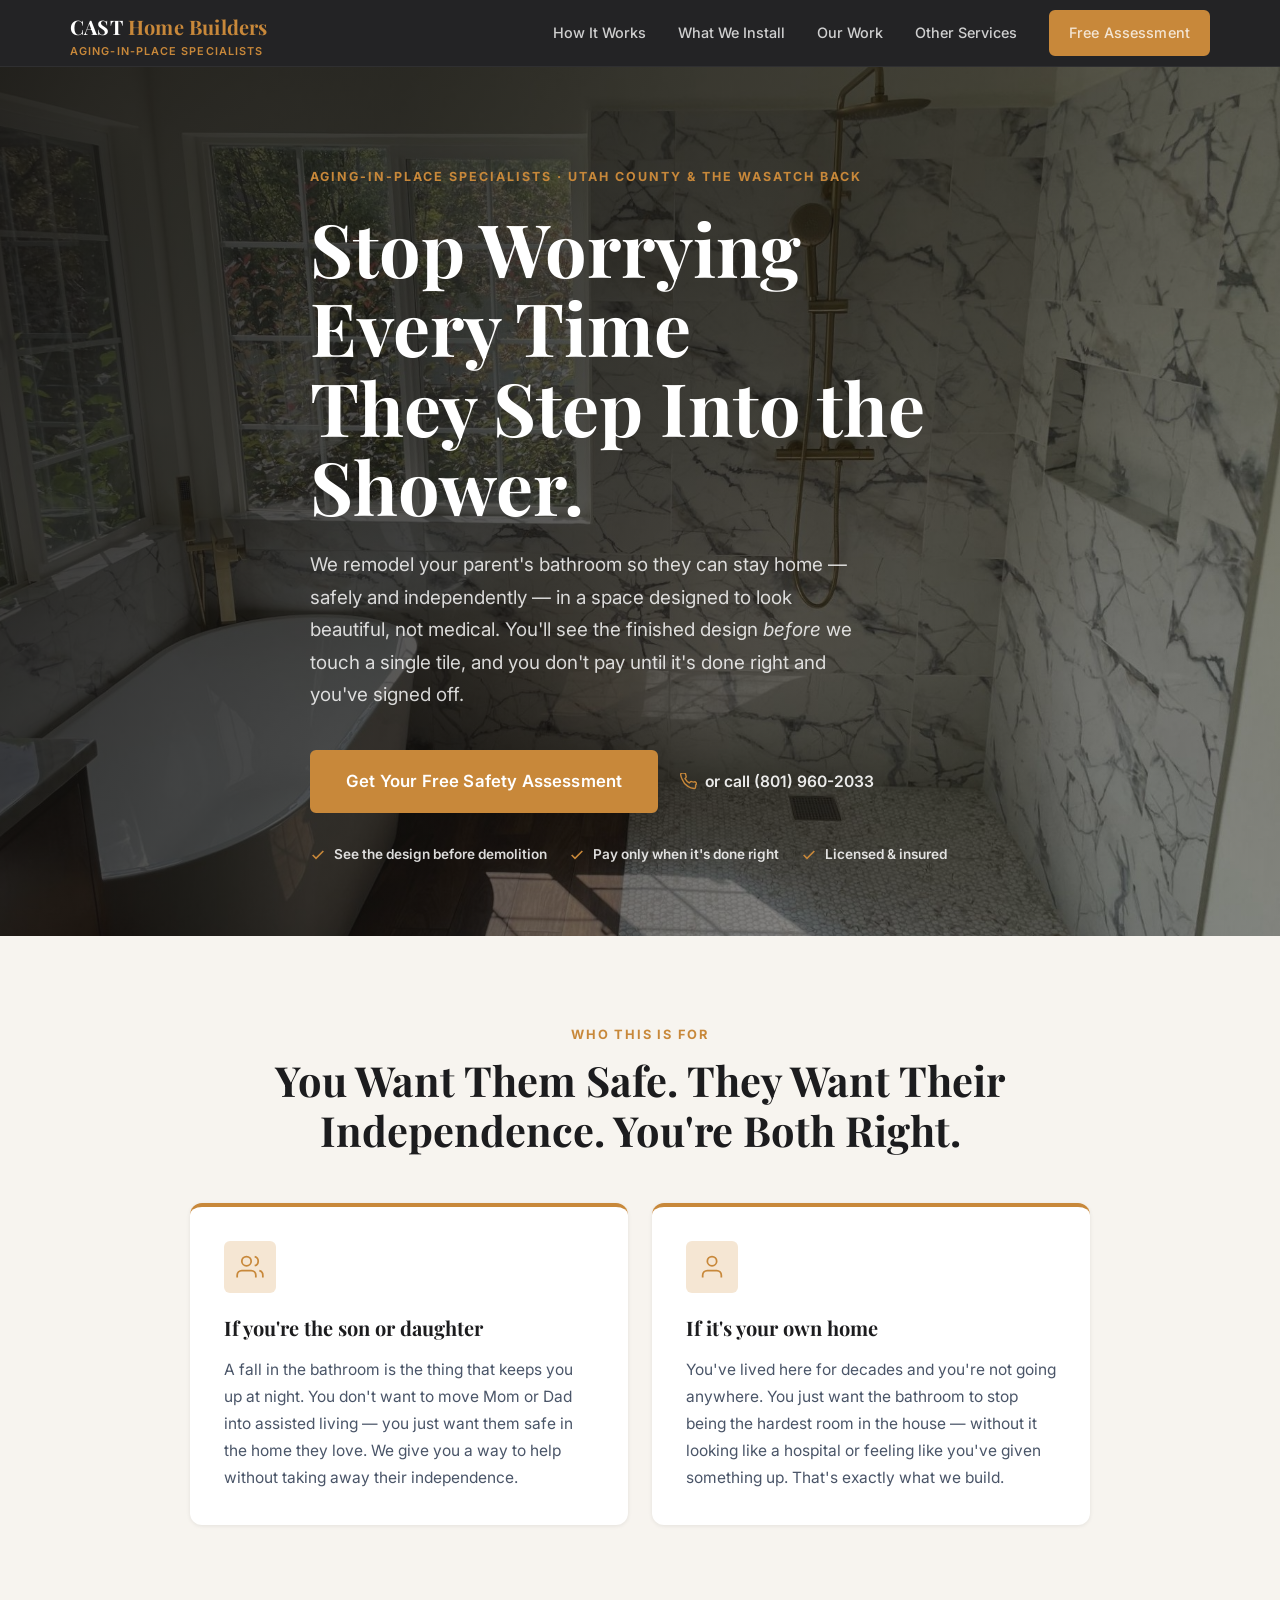
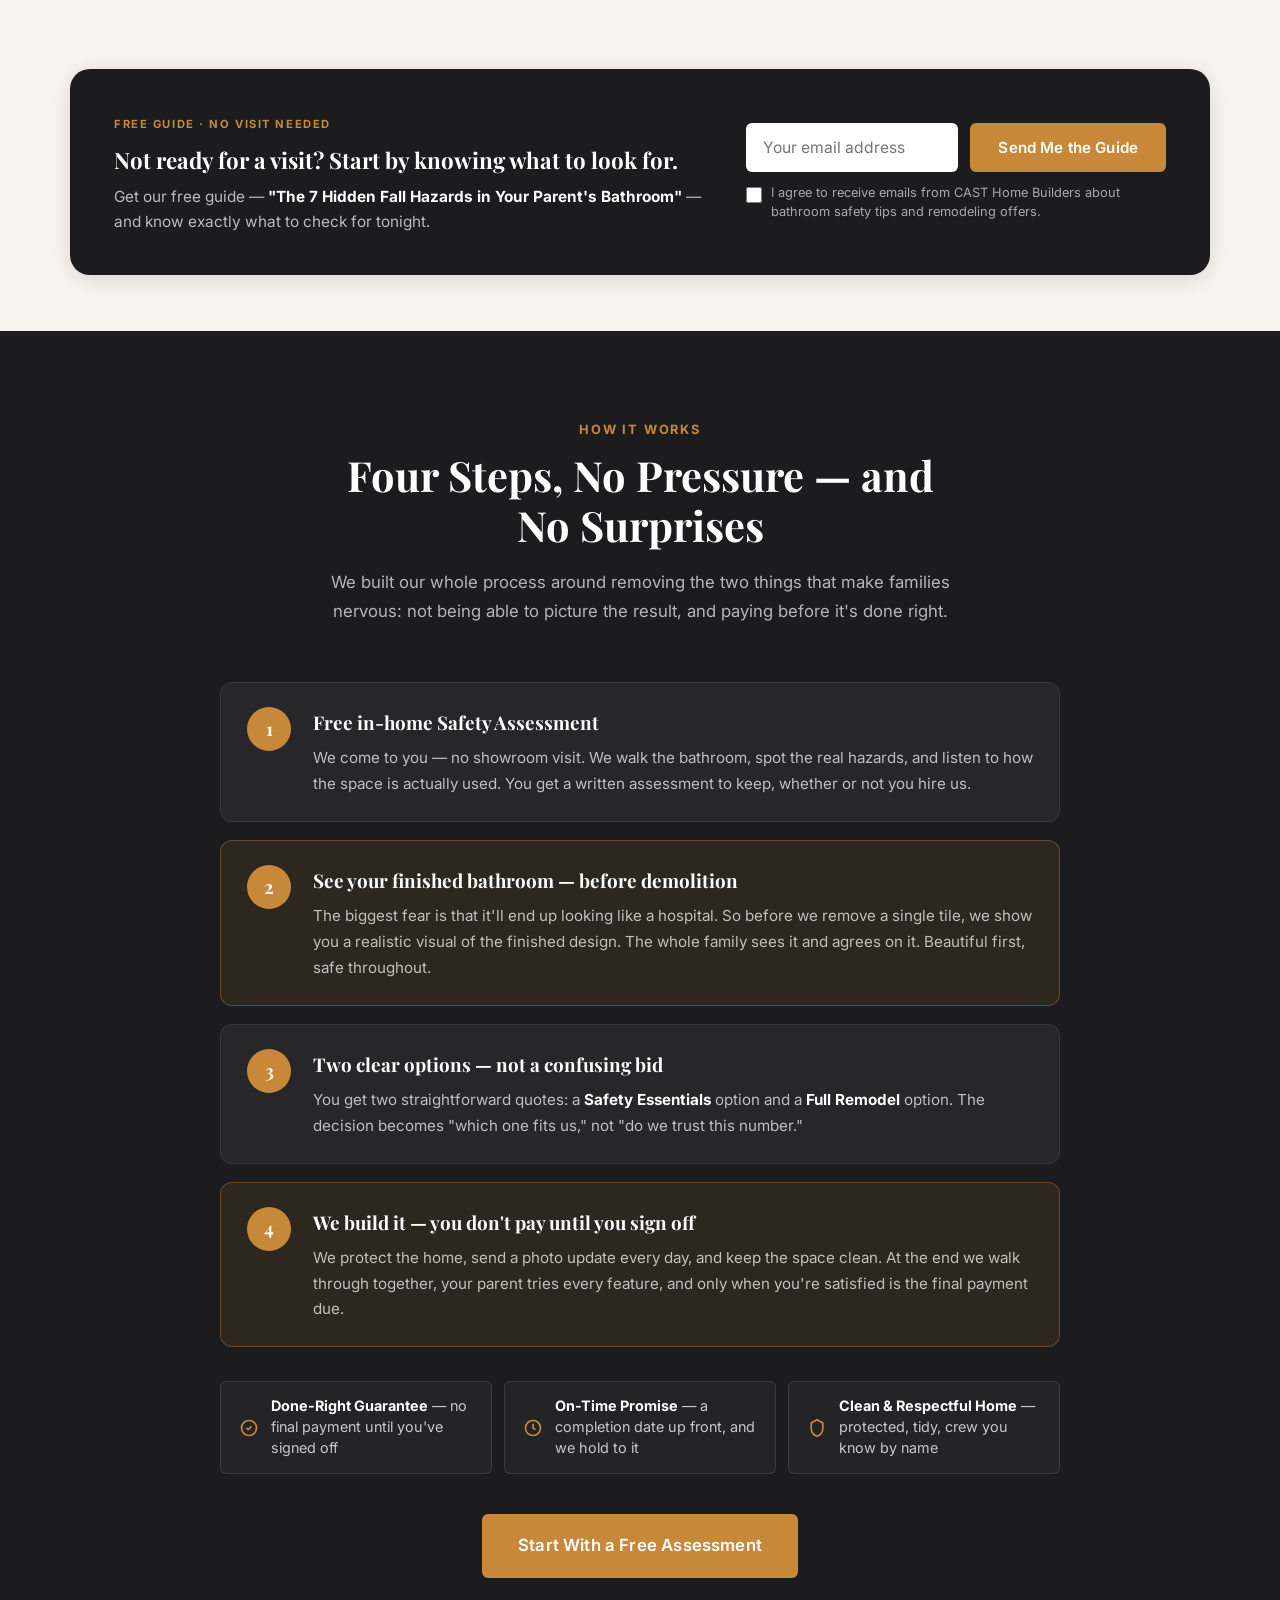
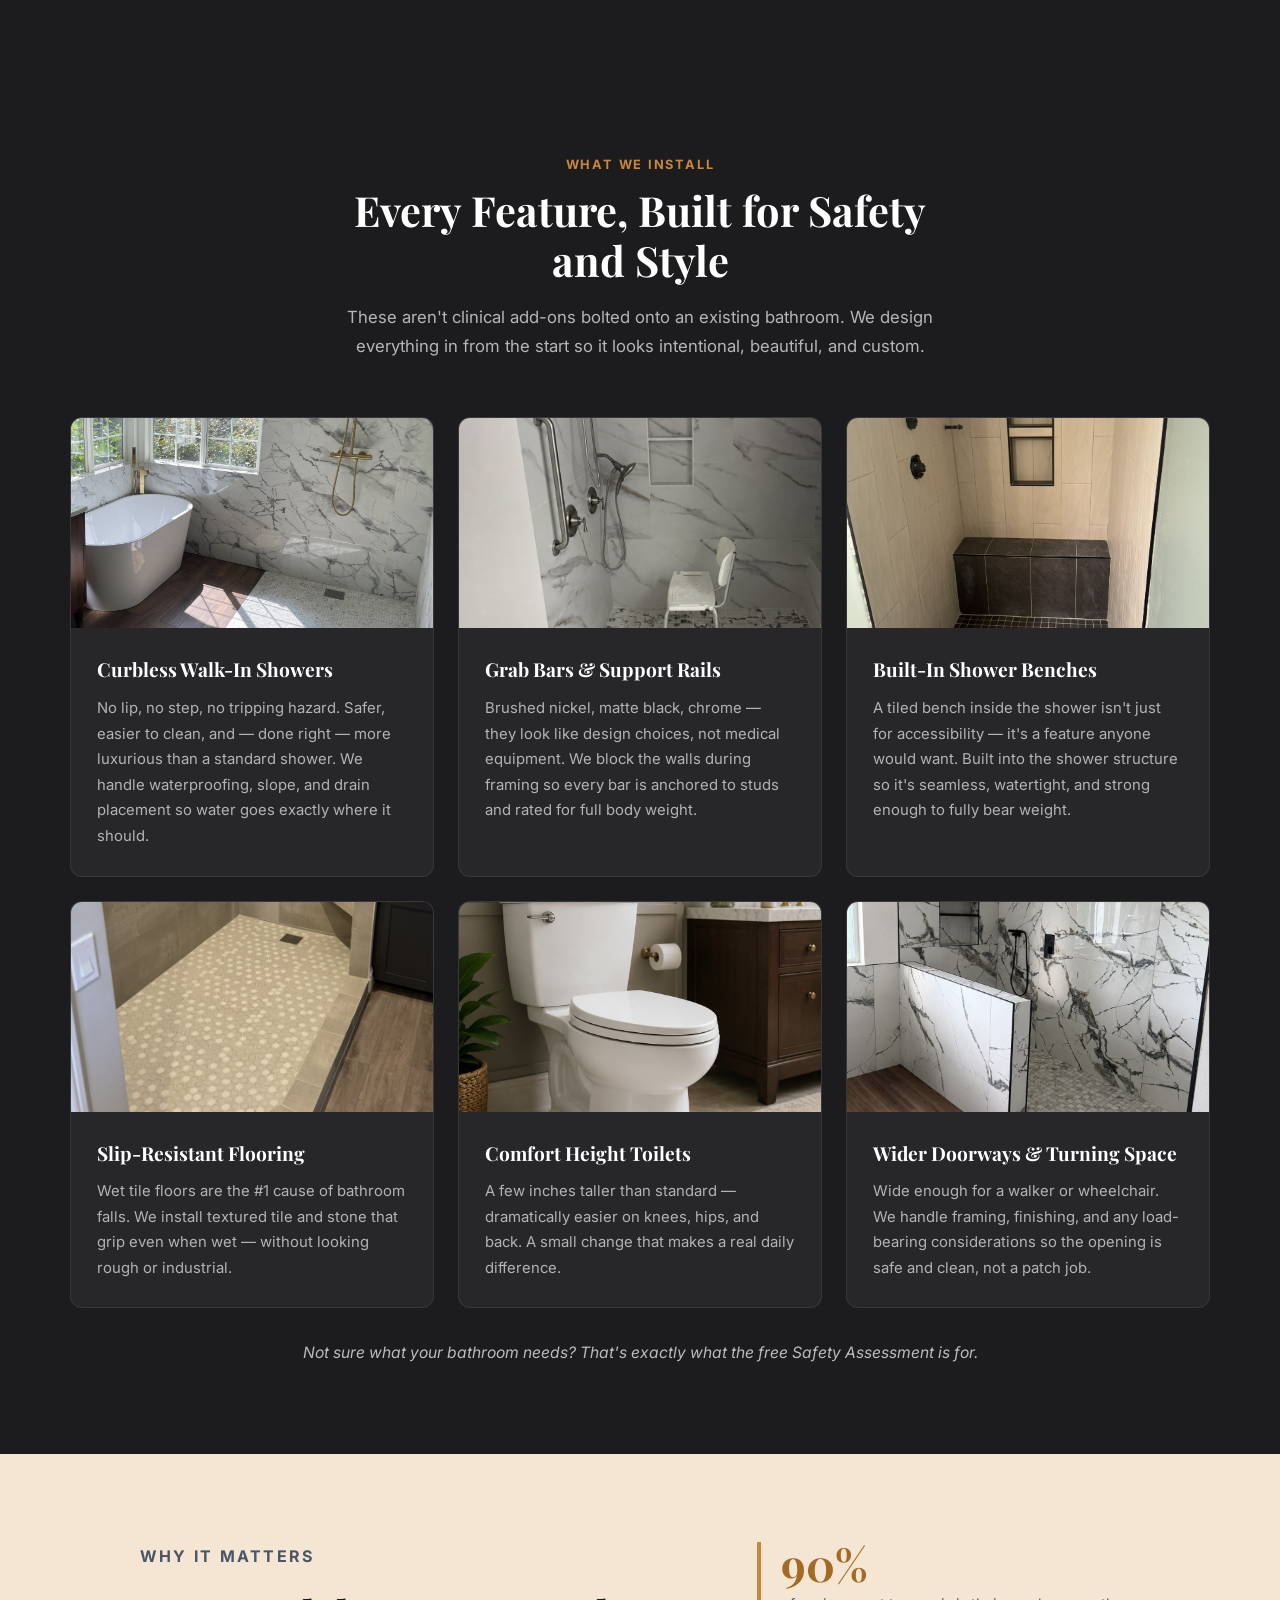
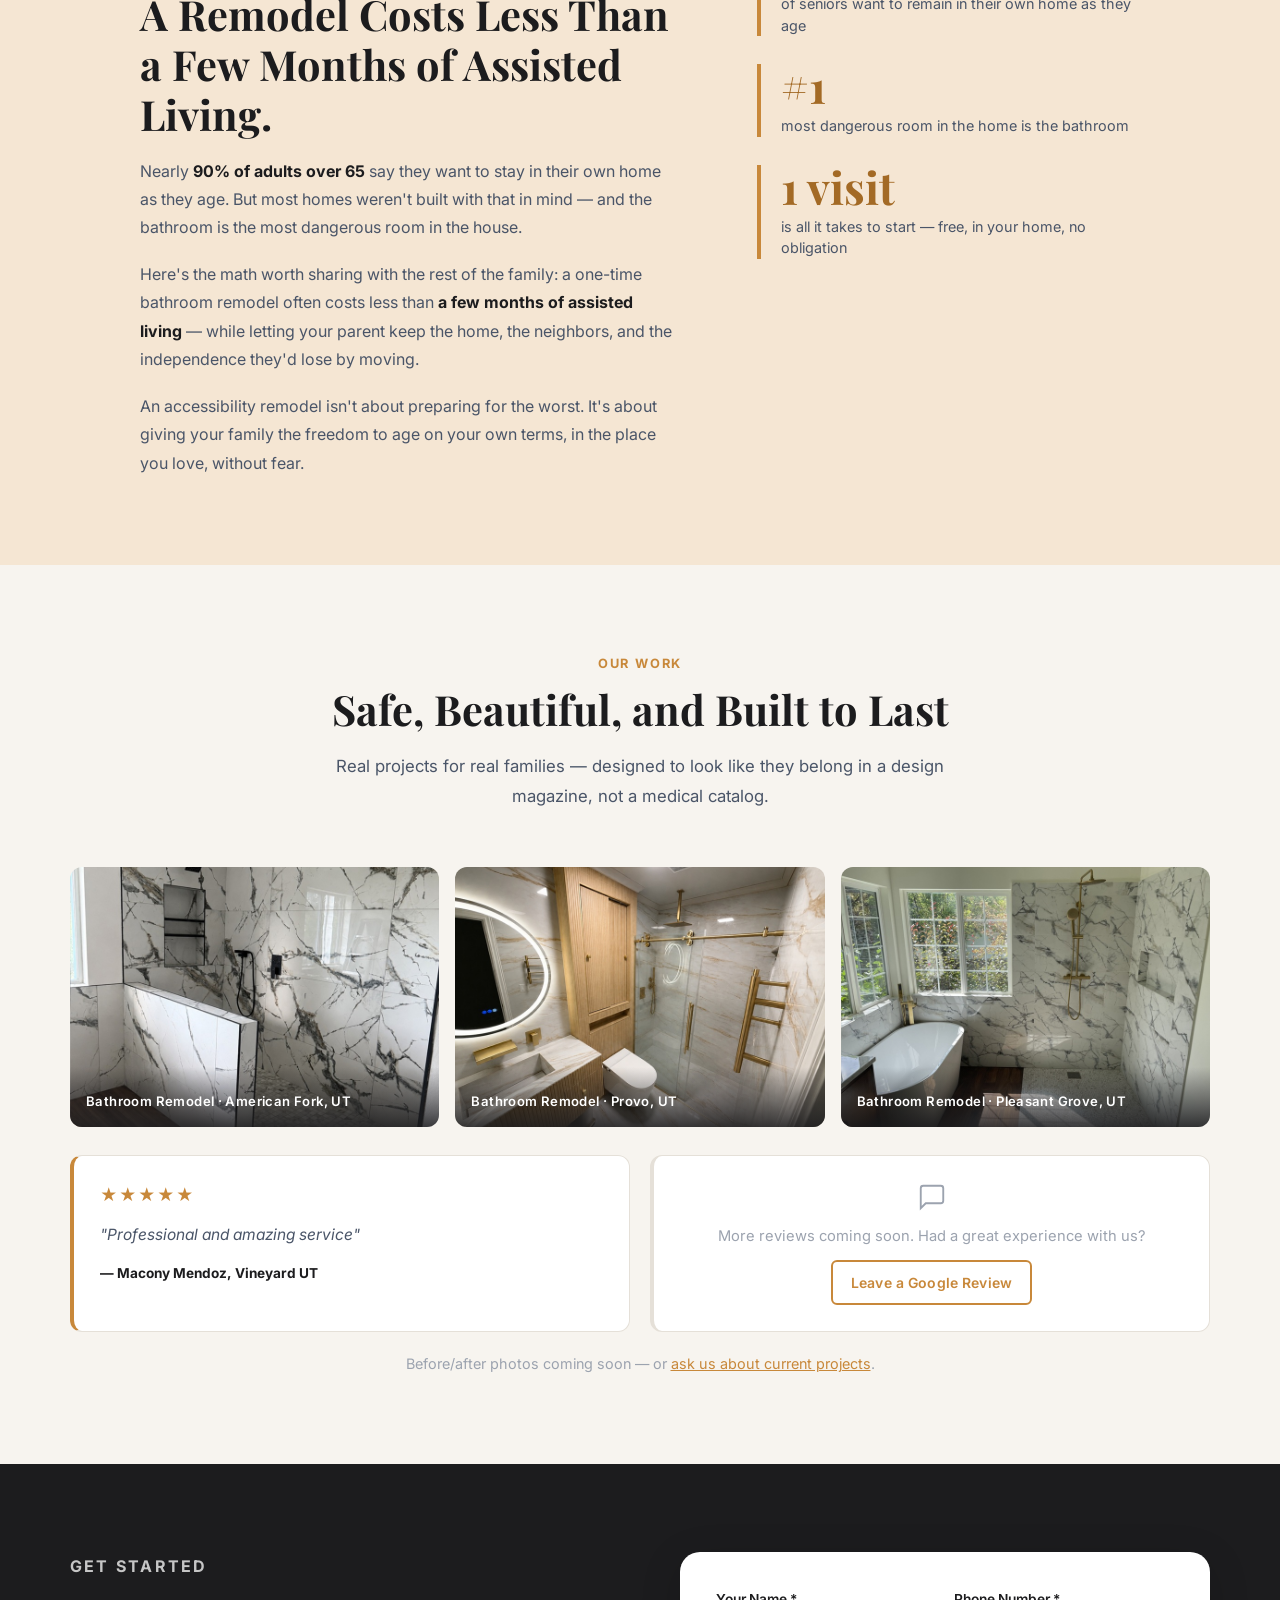
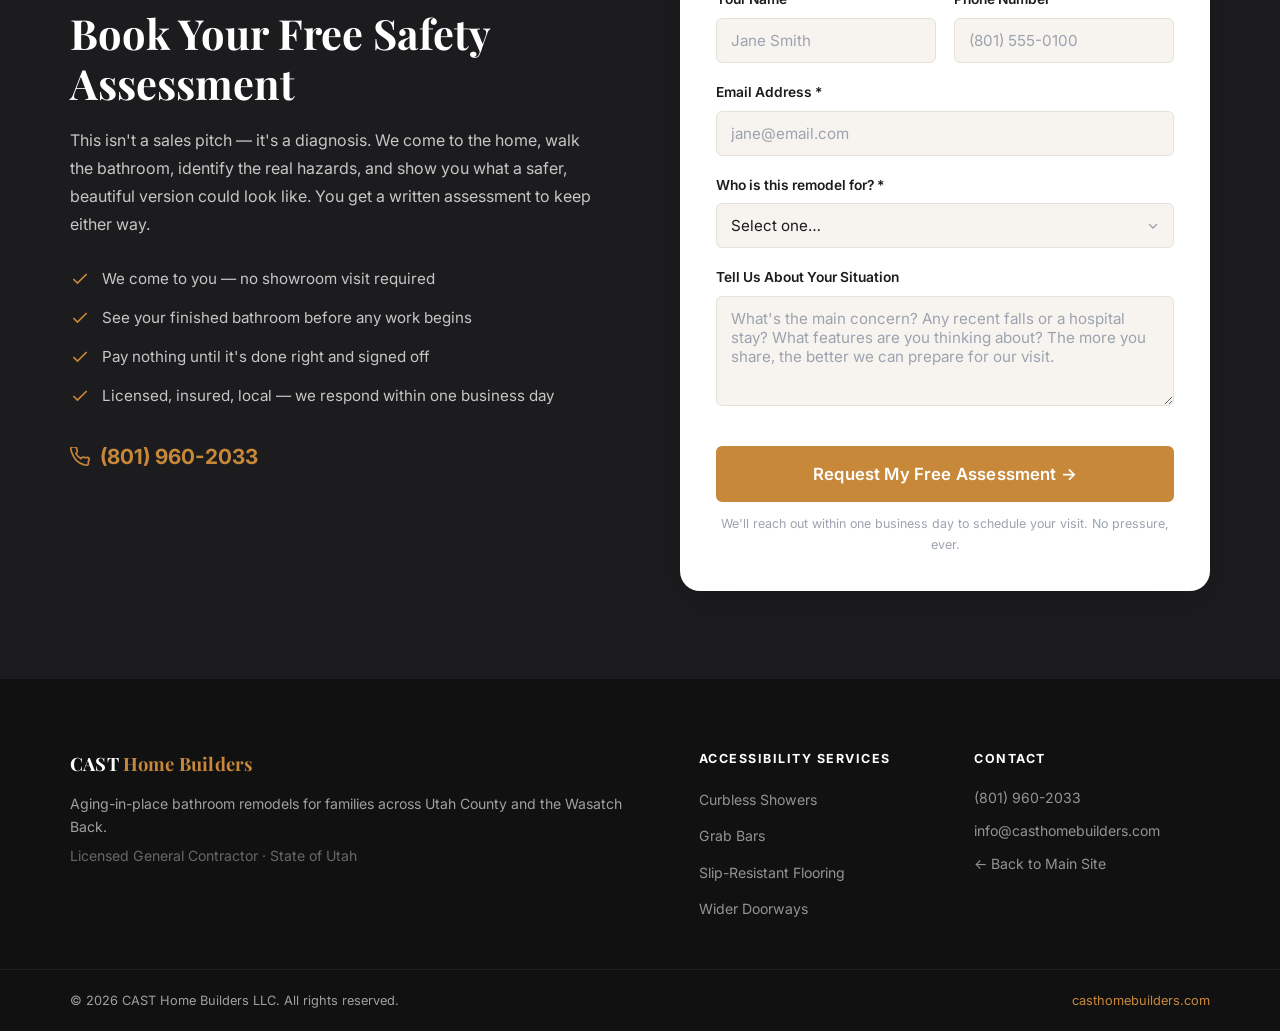
==== commit 0d30237e: "Guide and lead magnet add" ====
--- a/accessibility.html
+++ b/accessibility.html
@@ -5,17 +5,16 @@
   <meta name="viewport" content="width=device-width, initial-scale=1.0" />
 
   <title>Aging-in-Place Bathroom Remodels | CAST Home Builders – Utah County</title>
-  <meta name="description" content="Accessibility bathroom remodels in Utah County. Curbless showers, grab bars, slip-resistant flooring, and walk-in conversions — designed to keep your loved ones safe at home. Free in-home assessment." />
+  <meta name="description" content="Aging-in-place bathroom remodels in Utah County & the Wasatch Back. See your finished bathroom before demolition, and pay nothing until you've signed off it's done right. Free in-home Safety Assessment." />
   <meta name="robots" content="index, follow" />
   <link rel="canonical" href="https://casthomebuilders.com/accessibility" />
 
   <meta property="og:type" content="website" />
   <meta property="og:title" content="Aging-in-Place Bathroom Remodels | CAST Home Builders" />
-  <meta property="og:description" content="Safe bathrooms that don't look like hospital rooms. Serving Utah County families." />
+  <meta property="og:description" content="Safe, beautiful bathrooms so your parent can stay home. See the finished design before demolition. Pay only when it's done right." />
   <meta property="og:url" content="https://casthomebuilders.com/accessibility" />
   <meta property="og:image" content="https://casthomebuilders.com/images/accessibility-og.jpg" />
 
-  <!-- Accessibility-specific schema -->
   <script type="application/ld+json">
   {
     "@context": "https://schema.org",
@@ -27,8 +26,8 @@
       "telephone": "+1-8019602033",
       "url": "https://casthomebuilders.com"
     },
-    "description": "Accessibility bathroom remodels including curbless showers, grab bars, slip-resistant flooring, and walk-in conversions for seniors and people with disabilities in Utah County.",
-    "areaServed": "Utah County, Salt Lake County",
+    "description": "Aging-in-place bathroom remodels including curbless showers, grab bars, slip-resistant flooring, and walk-in conversions for seniors in Utah County and the Wasatch Back. See your finished bathroom before demolition; pay only when the job is signed off.",
+    "areaServed": "Utah County, Wasatch Back, Salt Lake County",
     "serviceType": "Aging-in-Place Remodeling"
   }
   </script>
@@ -44,7 +43,7 @@
 
 <body class="page-accessibility">
 
-  <!-- ── HEADER ----------------------------── -->
+  <!-- HEADER -->
   <header class="site-header" id="site-header">
     <div class="container header-inner">
       <a href="index.html" class="logo" aria-label="CAST Home Builders home">
@@ -53,9 +52,9 @@
       </a>
 
       <nav class="nav-desktop" aria-label="Main navigation">
+        <a href="#acc-how">How It Works</a>
         <a href="#acc-features">What We Install</a>
-        <a href="#acc-gallery-section">Gallery</a>
-        <a href="#acc-reviews">Reviews</a>
+        <a href="#acc-proof">Our Work</a>
         <a href="index.html#services">Other Services</a>
         <a href="#acc-contact" class="btn btn-primary btn-sm">Free Assessment</a>
       </nav>
@@ -66,9 +65,9 @@
     </div>
 
     <nav class="nav-mobile" id="nav-mobile" aria-label="Mobile navigation" hidden>
+      <a href="#acc-how" class="nav-mobile-link">How It Works</a>
       <a href="#acc-features" class="nav-mobile-link">What We Install</a>
-      <a href="#acc-gallery-section" class="nav-mobile-link">Gallery</a>
-      <a href="#acc-reviews" class="nav-mobile-link">Reviews</a>
+      <a href="#acc-proof" class="nav-mobile-link">Our Work</a>
       <a href="index.html#services" class="nav-mobile-link">Other Services</a>
       <a href="#acc-contact" class="nav-mobile-link btn btn-primary">Free Assessment</a>
     </nav>
@@ -76,141 +75,228 @@
 
   <main>
 
-    <!-- ══════════════════════════════════════
-         HERO
-         ══════════════════════════════════════ -->
+    <!-- 1. HERO -->
     <section class="acc-hero">
-      <!-- DONE: Replace with a beautiful accessibility bathroom photo — curbless shower,
-           clean modern look, NOT clinical. Recommended: 1920x1080px → images/accessibility-hero.jpg -->
       <div class="acc-hero-bg" style="background-image: url('images/accessibility-hero.jpg');"></div>
       <div class="acc-hero-overlay"></div>
       <div class="container acc-hero-content">
-        <p class="acc-eyebrow">Aging-in-Place Specialists · Utah County</p>
-        <h1 class="acc-headline">Safe Bathrooms That Don't<br>Look Like Hospital Rooms.</h1>
-        <p class="acc-sub">We design and build accessibility bathrooms that are beautiful, functional, and built around the real way your family lives — so the people you love can stay home, safely and with dignity.</p>
+        <p class="acc-eyebrow">Aging-in-Place Specialists &middot; Utah County &amp; the Wasatch Back</p>
+        <h1 class="acc-headline">Stop Worrying Every Time<br>They Step Into the Shower.</h1>
+        <p class="acc-sub">We remodel your parent's bathroom so they can stay home &mdash; safely and independently &mdash; in a space designed to look beautiful, not medical. You'll see the finished design <em>before</em> we touch a single tile, and you don't pay until it's done right and you've signed off.</p>
         <div class="acc-hero-actions">
-          <a href="#acc-contact" class="btn btn-primary btn-lg">Get a Free In-Home Assessment</a>
-          <a href="tel:+18019602033" class="btn btn-outline btn-lg">
-            <svg width="18" height="18" viewBox="0 0 24 24" fill="none" stroke="currentColor" stroke-width="2" aria-hidden="true"><path d="M22 16.92v3a2 2 0 01-2.18 2 19.79 19.79 0 01-8.63-3.07A19.5 19.5 0 013.07 8.81 19.79 19.79 0 01.91 2.18 2 2 0 012.92 0h3a2 2 0 012 1.72c.127.96.361 1.903.7 2.81a2 2 0 01-.45 2.11L7.09 7.91a16 16 0 006 6l1.27-1.27a2 2 0 012.11-.45c.907.339 1.85.573 2.81.7A2 2 0 0122 16.92z"/></svg>
-            (801) 960-2033
+          <a href="#acc-contact" class="btn btn-primary btn-lg">Get Your Free Safety Assessment</a>
+          <a href="tel:+18019602033" class="acc-hero-call">
+            <svg width="17" height="17" viewBox="0 0 24 24" fill="none" stroke="currentColor" stroke-width="2" aria-hidden="true"><path d="M22 16.92v3a2 2 0 01-2.18 2 19.79 19.79 0 01-8.63-3.07A19.5 19.5 0 013.07 8.81 19.79 19.79 0 01.91 2.18 2 2 0 012.92 0h3a2 2 0 012 1.72c.127.96.361 1.903.7 2.81a2 2 0 01-.45 2.11L7.09 7.91a16 16 0 006 6l1.27-1.27a2 2 0 012.11-.45c.907.339 1.85.573 2.81.7A2 2 0 0122 16.92z"/></svg>
+            or call (801) 960-2033
           </a>
         </div>
-      </div>
-    </section>
-
-    <!-- ══════════════════════════════════════
-         WHO THIS IS FOR
-         ══════════════════════════════════════ -->
+        <div class="acc-hero-trust">
+          <span class="acc-hero-trust-item">
+            <svg width="16" height="16" viewBox="0 0 24 24" fill="none" stroke="currentColor" stroke-width="2.5" aria-hidden="true"><polyline points="20 6 9 17 4 12"/></svg>
+            See the design before demolition
+          </span>
+          <span class="acc-hero-trust-item">
+            <svg width="16" height="16" viewBox="0 0 24 24" fill="none" stroke="currentColor" stroke-width="2.5" aria-hidden="true"><polyline points="20 6 9 17 4 12"/></svg>
+            Pay only when it's done right
+          </span>
+          <span class="acc-hero-trust-item">
+            <svg width="16" height="16" viewBox="0 0 24 24" fill="none" stroke="currentColor" stroke-width="2.5" aria-hidden="true"><polyline points="20 6 9 17 4 12"/></svg>
+            Licensed &amp; insured
+          </span>
+        </div>
+      </div>
+    </section>
+
+    <!-- 2. WHO THIS IS FOR -->
     <section class="acc-section acc-who">
       <div class="container">
         <div class="acc-who-inner">
           <div class="acc-who-text">
             <p class="acc-section-eyebrow">Who This Is For</p>
-            <h2 class="acc-section-title">We See You — and We Can Help</h2>
+            <h2 class="acc-section-title">You Want Them Safe. They Want Their Independence. You're Both Right.</h2>
             <div class="acc-who-cards">
+              <div class="acc-who-card">
+                <div class="acc-who-icon" aria-hidden="true">
+                  <svg width="28" height="28" viewBox="0 0 24 24" fill="none" stroke="currentColor" stroke-width="1.5"><path d="M17 21v-2a4 4 0 00-4-4H5a4 4 0 00-4 4v2"/><circle cx="9" cy="7" r="4"/><path d="M23 21v-2a4 4 0 00-3-3.87"/><path d="M16 3.13a4 4 0 010 7.75"/></svg>
+                </div>
+                <h3>If you're the son or daughter</h3>
+                <p>A fall in the bathroom is the thing that keeps you up at night. You don't want to move Mom or Dad into assisted living &mdash; you just want them safe in the home they love. We give you a way to help without taking away their independence.</p>
+              </div>
               <div class="acc-who-card">
                 <div class="acc-who-icon" aria-hidden="true">
                   <svg width="28" height="28" viewBox="0 0 24 24" fill="none" stroke="currentColor" stroke-width="1.5"><path d="M20 21v-2a4 4 0 00-4-4H8a4 4 0 00-4 4v2"/><circle cx="12" cy="7" r="4"/></svg>
                 </div>
-                <h3>For the Homeowner</h3>
-                <p>You've lived in your home for decades and you're not ready to leave. But the bathroom is becoming harder to navigate — and you shouldn't have to choose between your independence and your safety. We build bathrooms that let you stay home on your own terms.</p>
+                <h3>If it's your own home</h3>
+                <p>You've lived here for decades and you're not going anywhere. You just want the bathroom to stop being the hardest room in the house &mdash; without it looking like a hospital or feeling like you've given something up. That's exactly what we build.</p>
               </div>
-              <div class="acc-who-card">
-                <div class="acc-who-icon" aria-hidden="true">
-                  <svg width="28" height="28" viewBox="0 0 24 24" fill="none" stroke="currentColor" stroke-width="1.5"><path d="M17 21v-2a4 4 0 00-4-4H5a4 4 0 00-4 4v2"/><circle cx="9" cy="7" r="4"/><path d="M23 21v-2a4 4 0 00-3-3.87"/><path d="M16 3.13a4 4 0 010 7.75"/></svg>
-                </div>
-                <h3>For the Family</h3>
-                <p>You're worried about Mom or Dad — a fall in the bathroom keeps you up at night. You want to help, but you also want to respect their dignity and independence. An accessibility remodel is one of the most meaningful things you can do for someone you love.</p>
-              </div>
-            </div>
-          </div>
-        </div>
-      </div>
-    </section>
-
-    <!-- ══════════════════════════════════════
-         WHAT WE INSTALL
-         ══════════════════════════════════════ -->
+            </div>
+          </div>
+        </div>
+      </div>
+    </section>
+
+    <!-- FREE GUIDE (Brevo email list) -->
+    <section class="acc-section acc-guide-section" id="acc-guide">
+      <div class="container">
+        <div class="acc-guide-inline">
+          <div class="acc-guide-inline-text">
+            <span class="acc-guide-inline-tag">Free Guide &middot; No Visit Needed</span>
+            <h3>Not ready for a visit? Start by knowing what to look for.</h3>
+            <p>Get our free guide &mdash; <strong>"The 7 Hidden Fall Hazards in Your Parent's Bathroom"</strong> &mdash; and know exactly what to check for tonight.</p>
+          </div>
+          <form class="acc-guide-inline-form" id="acc-guide-form"
+                action="https://896a70ad.sibforms.com/serve/[base64]"
+                method="POST" target="brevo-target" novalidate>
+            <!-- honeypot: real people never see or fill this -->
+            <input type="text" name="email_address_check" value="" class="acc-guide-honeypot" tabindex="-1" autocomplete="off" aria-hidden="true" />
+            <input type="hidden" name="locale" value="en" />
+            <div class="acc-guide-inline-row">
+              <input type="email" id="guide-email" name="EMAIL" placeholder="Your email address" required autocomplete="email" aria-label="Your email address" />
+              <button type="submit" class="btn btn-primary">Send Me the Guide</button>
+            </div>
+            <label class="acc-guide-consent">
+              <input type="checkbox" name="GDPR_BOX" value="1" required />
+              <span>I agree to receive emails from CAST Home Builders about bathroom safety tips and remodeling offers.</span>
+            </label>
+            <div class="acc-guide-error" id="acc-guide-error" hidden role="alert"></div>
+            <div class="acc-guide-success" id="acc-guide-success" hidden role="alert">
+              <svg width="18" height="18" viewBox="0 0 24 24" fill="none" stroke="currentColor" stroke-width="2" aria-hidden="true"><polyline points="20 6 9 17 4 12"/></svg>
+              Check your inbox &mdash; your guide is on the way!
+            </div>
+          </form>
+        </div>
+      </div>
+    </section>
+
+    <!-- 3. HOW IT WORKS -->
+    <section class="acc-section acc-how" id="acc-how">
+      <div class="container">
+        <div class="acc-section-header">
+          <p class="acc-section-eyebrow">How It Works</p>
+          <h2 class="acc-section-title">Four Steps, No Pressure &mdash; and No Surprises</h2>
+          <p class="acc-section-desc">We built our whole process around removing the two things that make families nervous: not being able to picture the result, and paying before it's done right.</p>
+        </div>
+
+        <ol class="acc-steps" role="list">
+          <li class="acc-step">
+            <div class="acc-step-num" aria-hidden="true">1</div>
+            <div class="acc-step-content">
+              <h3>Free in-home Safety Assessment</h3>
+              <p>We come to you &mdash; no showroom visit. We walk the bathroom, spot the real hazards, and listen to how the space is actually used. You get a written assessment to keep, whether or not you hire us.</p>
+            </div>
+          </li>
+          <li class="acc-step acc-step--highlight">
+            <div class="acc-step-num" aria-hidden="true">2</div>
+            <div class="acc-step-content">
+              <h3>See your finished bathroom &mdash; before demolition</h3>
+              <p>The biggest fear is that it'll end up looking like a hospital. So before we remove a single tile, we show you a realistic visual of the finished design. The whole family sees it and agrees on it. Beautiful first, safe throughout.</p>
+            </div>
+          </li>
+          <li class="acc-step">
+            <div class="acc-step-num" aria-hidden="true">3</div>
+            <div class="acc-step-content">
+              <h3>Two clear options &mdash; not a confusing bid</h3>
+              <p>You get two straightforward quotes: a <strong>Safety Essentials</strong> option and a <strong>Full Remodel</strong> option. The decision becomes "which one fits us," not "do we trust this number."</p>
+            </div>
+          </li>
+          <li class="acc-step acc-step--highlight">
+            <div class="acc-step-num" aria-hidden="true">4</div>
+            <div class="acc-step-content">
+              <h3>We build it &mdash; you don't pay until you sign off</h3>
+              <p>We protect the home, send a photo update every day, and keep the space clean. At the end we walk through together, your parent tries every feature, and only when you're satisfied is the final payment due.</p>
+            </div>
+          </li>
+        </ol>
+
+        <div class="acc-guarantee-strip">
+          <div class="acc-guarantee-chip">
+            <svg width="20" height="20" viewBox="0 0 24 24" fill="none" stroke="currentColor" stroke-width="2" aria-hidden="true"><path d="M9 12l2 2 4-4"/><circle cx="12" cy="12" r="9"/></svg>
+            <span><strong>Done-Right Guarantee</strong> &mdash; no final payment until you've signed off</span>
+          </div>
+          <div class="acc-guarantee-chip">
+            <svg width="20" height="20" viewBox="0 0 24 24" fill="none" stroke="currentColor" stroke-width="2" aria-hidden="true"><circle cx="12" cy="12" r="9"/><polyline points="12 7 12 12 15 14"/></svg>
+            <span><strong>On-Time Promise</strong> &mdash; a completion date up front, and we hold to it</span>
+          </div>
+          <div class="acc-guarantee-chip">
+            <svg width="20" height="20" viewBox="0 0 24 24" fill="none" stroke="currentColor" stroke-width="2" aria-hidden="true"><path d="M12 2l7 4v6c0 4.5-3 8.5-7 10-4-1.5-7-5.5-7-10V6z"/></svg>
+            <span><strong>Clean &amp; Respectful Home</strong> &mdash; protected, tidy, crew you know by name</span>
+          </div>
+        </div>
+
+        <div class="acc-how-cta">
+          <a href="#acc-contact" class="btn btn-primary btn-lg">Start With a Free Assessment</a>
+        </div>
+      </div>
+    </section>
+
+    <!-- 4. WHAT WE INSTALL -->
     <section class="acc-section acc-features" id="acc-features">
       <div class="container">
         <div class="acc-section-header">
-          <p class="acc-section-eyebrow">What We Do</p>
+          <p class="acc-section-eyebrow">What We Install</p>
           <h2 class="acc-section-title">Every Feature, Built for Safety and Style</h2>
           <p class="acc-section-desc">These aren't clinical add-ons bolted onto an existing bathroom. We design everything in from the start so it looks intentional, beautiful, and custom.</p>
         </div>
 
         <div class="acc-features-grid">
-
           <article class="acc-feature-card">
-            <!-- DONE: Photo of a curbless/walk-in shower → images/acc-curbless.jpg -->
             <div class="acc-feature-img" style="background-image: url('images/acc-curbless.jpg');" role="img" aria-label="Curbless walk-in shower"></div>
             <div class="acc-feature-body">
               <h3>Curbless Walk-In Showers</h3>
-              <p>No lip, no step, no tripping hazard. Curbless showers are safer, easier to clean, and — done right — look more luxurious than a standard shower. We handle the waterproofing, slope, and drain placement so water goes exactly where it should.</p>
-            </div>
-          </article>
-
+              <p>No lip, no step, no tripping hazard. Safer, easier to clean, and &mdash; done right &mdash; more luxurious than a standard shower. We handle waterproofing, slope, and drain placement so water goes exactly where it should.</p>
+            </div>
+          </article>
           <article class="acc-feature-card">
-            <!-- DONE: Photo of stylish grab bars → images/acc-grab-bars.jpg -->
             <div class="acc-feature-img" style="background-image: url('images/acc-grab-bars.jpg');" role="img" aria-label="Grab bars installed in shower"></div>
             <div class="acc-feature-body">
-              <h3>Grab Bars & Support Rails</h3>
-              <p>Modern grab bars come in brushed nickel, matte black, chrome — they look like intentional design choices, not medical equipment. We block the walls during framing so bars are anchored to studs and rated for full body weight.</p>
-            </div>
-          </article>
-
+              <h3>Grab Bars &amp; Support Rails</h3>
+              <p>Brushed nickel, matte black, chrome &mdash; they look like design choices, not medical equipment. We block the walls during framing so every bar is anchored to studs and rated for full body weight.</p>
+            </div>
+          </article>
           <article class="acc-feature-card">
-            <!-- DONE: Photo of a teak shower bench or built-in bench → images/acc-bench.jpg -->
             <div class="acc-feature-img" style="background-image: url('images/acc-bench.jpg');" role="img" aria-label="Built-in shower bench"></div>
             <div class="acc-feature-body">
               <h3>Built-In Shower Benches</h3>
-              <p>A tiled bench inside the shower isn't just for accessibility — it's a feature anyone would want. We build them into the shower structure so they're seamless, watertight, and strong enough to fully bear weight.</p>
-            </div>
-          </article>
-
+              <p>A tiled bench inside the shower isn't just for accessibility &mdash; it's a feature anyone would want. Built into the shower structure so it's seamless, watertight, and strong enough to fully bear weight.</p>
+            </div>
+          </article>
           <article class="acc-feature-card">
-            <!-- DONE: Photo of slip-resistant tile flooring → images/acc-flooring.jpg -->
             <div class="acc-feature-img" style="background-image: url('images/acc-flooring.jpg');" role="img" aria-label="Slip-resistant bathroom flooring"></div>
             <div class="acc-feature-body">
               <h3>Slip-Resistant Flooring</h3>
-              <p>Wet tile floors are the #1 cause of bathroom falls. We install textured tile and stone with a high coefficient of friction — materials that grip even when wet, without looking rough or industrial.</p>
-            </div>
-          </article>
-
+              <p>Wet tile floors are the #1 cause of bathroom falls. We install textured tile and stone that grip even when wet &mdash; without looking rough or industrial.</p>
+            </div>
+          </article>
           <article class="acc-feature-card">
-            <!-- DONE, : Photo of comfort height toilet → images/acc-toilet.jpg -->
             <div class="acc-feature-img" style="background-image: url('images/acc-toilet.jpg');" role="img" aria-label="Comfort height toilet"></div>
             <div class="acc-feature-body">
               <h3>Comfort Height Toilets</h3>
-              <p>Standard toilets sit at 15 inches — comfort height models sit at 17–19 inches, which is dramatically easier on knees, hips, and back. A small change that makes a significant daily difference.</p>
-            </div>
-          </article>
-
+              <p>A few inches taller than standard &mdash; dramatically easier on knees, hips, and back. A small change that makes a real daily difference.</p>
+            </div>
+          </article>
           <article class="acc-feature-card">
-            <!-- DONE: Photo of wider doorway or open bathroom entrance → images/acc-doorway.jpg -->
             <div class="acc-feature-img" style="background-image: url('images/acc-doorway.jpg');" role="img" aria-label="Wider accessible doorway"></div>
             <div class="acc-feature-body">
-              <h3>Wider Doorways & Turning Radius</h3>
-              <p>ADA-compliant doorways are 36 inches wide — enough for a walker or wheelchair. We handle the framing, finishing, and any load-bearing considerations so the opening is safe and clean, not a patch job.</p>
-            </div>
-          </article>
-
-        </div>
-      </div>
-    </section>
-
-    <!-- ══════════════════════════════════════
-         WHY IT MATTERS
-         ══════════════════════════════════════ -->
+              <h3>Wider Doorways &amp; Turning Space</h3>
+              <p>Wide enough for a walker or wheelchair. We handle framing, finishing, and any load-bearing considerations so the opening is safe and clean, not a patch job.</p>
+            </div>
+          </article>
+        </div>
+
+        <p class="acc-features-note">Not sure what your bathroom needs? That's exactly what the free Safety Assessment is for.</p>
+      </div>
+    </section>
+
+    <!-- 5. WHY IT MATTERS + inline guide -->
     <section class="acc-section acc-why-matters">
       <div class="container">
         <div class="acc-why-inner">
           <div class="acc-why-text">
             <p class="acc-section-eyebrow">Why It Matters</p>
-            <h2 class="acc-section-title">Aging in Place Isn't Just a Trend.<br>It's What Most Families Actually Want.</h2>
-            <p>Nearly <strong>90% of adults over 65</strong> say they want to stay in their own home as they age. But most homes weren't built with that in mind — and the bathroom is the most dangerous room in the house, responsible for over <strong>235,000 emergency room visits</strong> per year in the US.</p>
-            <p>An accessibility remodel isn't about preparing for the worst. It's about giving your family — and yourself — the freedom to age on your own terms, in the place you love, without fear.</p>
-            <p>We specialize in this work because we believe the solution should be beautiful. A bathroom that's been thoughtfully adapted for safety shouldn't feel clinical or institutional. It should feel like home.</p>
+            <h2 class="acc-section-title">A Remodel Costs Less Than a Few Months of Assisted Living.</h2>
+            <p>Nearly <strong>90% of adults over 65</strong> say they want to stay in their own home as they age. But most homes weren't built with that in mind &mdash; and the bathroom is the most dangerous room in the house.</p>
+            <p>Here's the math worth sharing with the rest of the family: a one-time bathroom remodel often costs less than <strong>a few months of assisted living</strong> &mdash; while letting your parent keep the home, the neighbors, and the independence they'd lose by moving.</p>
+            <p>An accessibility remodel isn't about preparing for the worst. It's about giving your family the freedom to age on your own terms, in the place you love, without fear.</p>
           </div>
           <div class="acc-why-stats">
             <div class="acc-stat">
@@ -219,106 +305,84 @@
             </div>
             <div class="acc-stat">
               <span class="acc-stat-number">#1</span>
-              <span class="acc-stat-label">room in the home for fall-related injuries is the bathroom</span>
+              <span class="acc-stat-label">most dangerous room in the home is the bathroom</span>
             </div>
             <div class="acc-stat">
-              <span class="acc-stat-number">80%</span>
-              <span class="acc-stat-label">of falls happen in the bathroom — most are preventable</span>
-            </div>
-          </div>
-        </div>
-      </div>
-    </section>
-
-    <!-- ══════════════════════════════════════
-         GALLERY
-         ══════════════════════════════════════ -->
-    <section class="acc-section acc-gallery-section" id="acc-gallery-section">
+              <span class="acc-stat-number">1 visit</span>
+              <span class="acc-stat-label">is all it takes to start &mdash; free, in your home, no obligation</span>
+            </div>
+          </div>
+        </div>
+      </div>
+    </section>
+
+    <!-- 6. PROOF -->
+    <section class="acc-section acc-proof" id="acc-proof">
       <div class="container">
         <div class="acc-section-header">
           <p class="acc-section-eyebrow">Our Work</p>
-          <h2 class="acc-section-title">Bathrooms That Are Safe<br>and Beautiful</h2>
-          <p class="acc-section-desc">Every project below was designed with accessibility in mind — and built to look like it belongs in a design magazine, not a medical catalog.</p>
+          <h2 class="acc-section-title">Safe, Beautiful, and Built to Last</h2>
+          <p class="acc-section-desc">Real projects for real families &mdash; designed to look like they belong in a design magazine, not a medical catalog.</p>
         </div>
 
         <div class="acc-gallery-grid">
-          <!-- PLACEHOLDER: Replace with real bathroom project photos.
-               If you have before/after pairs, use the acc-gallery-item--pair layout below.
-               Otherwise use standard items. Recommended: 800x600px each. -->
-
           <div class="acc-gallery-item">
             <div class="acc-gallery-img" style="background-image: url('images/gallery-2.jpg');" role="img" aria-label="Accessible bathroom remodel"></div>
-            <div class="acc-gallery-caption">Bathroom Remodel · American Fork, UT</div>
+            <div class="acc-gallery-caption">Bathroom Remodel &middot; American Fork, UT</div>
           </div>
           <div class="acc-gallery-item">
             <div class="acc-gallery-img" style="background-image: url('images/gallery-5.jpg');" role="img" aria-label="Walk-in shower remodel"></div>
-            <div class="acc-gallery-caption">Bathroom Remodel · Provo, UT</div>
+            <div class="acc-gallery-caption">Bathroom Remodel &middot; Provo, UT</div>
           </div>
           <div class="acc-gallery-item">
             <div class="acc-gallery-img" style="background-image: url('images/gallery-6.jpg');" role="img" aria-label="Accessible tile work"></div>
-            <div class="acc-gallery-caption">Bathroom Remodel · Pleasant Grove, UT</div>
-          </div>
-        </div>
-
-        <p class="acc-gallery-note">📸 Before/after photos coming soon — check back or <a href="#acc-contact">ask us about current projects</a>.</p>
-      </div>
-    </section>
-
-    <!-- ══════════════════════════════════════
-         REVIEWS
-         ══════════════════════════════════════ -->
-    <section class="acc-section acc-reviews" id="acc-reviews">
-      <div class="container">
-        <div class="acc-section-header">
-          <p class="acc-section-eyebrow">What Families Say</p>
-          <h2 class="acc-section-title">Real Results for Real Families</h2>
-        </div>
-
-        <div class="acc-reviews-grid">
+            <div class="acc-gallery-caption">Bathroom Remodel &middot; Pleasant Grove, UT</div>
+          </div>
+        </div>
+
+        <div class="acc-proof-reviews">
           <article class="acc-review-card">
-            <div class="acc-review-stars" aria-label="5 out of 5 stars">★★★★★</div>
+            <div class="acc-review-stars" aria-label="5 out of 5 stars">&#9733;&#9733;&#9733;&#9733;&#9733;</div>
             <blockquote>"Professional and amazing service"</blockquote>
-            <footer class="acc-review-author">— Macony Mendoz, Vineyard UT</footer>
-          </article>
-          <!-- PLACEHOLDER: Add more reviews here as you collect them.
-               Ideal reviews mention: safety, an elderly parent, peace of mind, or specific features. -->
+            <footer class="acc-review-author">&mdash; Macony Mendoz, Vineyard UT</footer>
+          </article>
           <article class="acc-review-card acc-review-card--placeholder">
             <div class="acc-review-placeholder-text">
-              <svg width="32" height="32" viewBox="0 0 24 24" fill="none" stroke="currentColor" stroke-width="1.5" aria-hidden="true"><path d="M21 15a2 2 0 01-2 2H7l-4 4V5a2 2 0 012-2h14a2 2 0 012 2z"/></svg>
+              <svg width="30" height="30" viewBox="0 0 24 24" fill="none" stroke="currentColor" stroke-width="1.5" aria-hidden="true"><path d="M21 15a2 2 0 01-2 2H7l-4 4V5a2 2 0 012-2h14a2 2 0 012 2z"/></svg>
               <p>More reviews coming soon. Had a great experience with us?</p>
               <a href="https://g.page/r/CVP_SjuVZq5BEBM/review" target="_blank" rel="noopener" class="btn btn-secondary btn-sm">Leave a Google Review</a>
             </div>
           </article>
         </div>
-      </div>
-    </section>
-
-    <!-- ══════════════════════════════════════
-         CTA / CONTACT FORM
-         ══════════════════════════════════════ -->
+
+        <p class="acc-gallery-note">Before/after photos coming soon &mdash; or <a href="#acc-contact">ask us about current projects</a>.</p>
+      </div>
+    </section>
+
+    <!-- 7. CONTACT / ASSESSMENT -->
     <section class="acc-section acc-contact" id="acc-contact">
       <div class="container">
         <div class="acc-contact-inner">
           <div class="acc-contact-text">
             <p class="acc-section-eyebrow">Get Started</p>
-            <h2 class="acc-section-title">Free In-Home Assessment</h2>
-            <p>Every accessibility remodel starts with a free visit to your home. We walk through the bathroom with you, understand how it's being used, and put together a detailed plan and estimate — no pressure, no obligation.</p>
+            <h2 class="acc-section-title">Book Your Free Safety Assessment</h2>
+            <p>This isn't a sales pitch &mdash; it's a diagnosis. We come to the home, walk the bathroom, identify the real hazards, and show you what a safer, beautiful version could look like. You get a written assessment to keep either way.</p>
             <ul class="acc-contact-details">
               <li>
                 <svg width="20" height="20" viewBox="0 0 24 24" fill="none" stroke="currentColor" stroke-width="2" aria-hidden="true"><polyline points="20 6 9 17 4 12"/></svg>
-                We come to you — no showroom visit required
+                We come to you &mdash; no showroom visit required
               </li>
               <li>
                 <svg width="20" height="20" viewBox="0 0 24 24" fill="none" stroke="currentColor" stroke-width="2" aria-hidden="true"><polyline points="20 6 9 17 4 12"/></svg>
-                Detailed written estimate, no surprises
+                See your finished bathroom before any work begins
               </li>
               <li>
                 <svg width="20" height="20" viewBox="0 0 24 24" fill="none" stroke="currentColor" stroke-width="2" aria-hidden="true"><polyline points="20 6 9 17 4 12"/></svg>
-                Licensed, insured, local Utah County contractor
+                Pay nothing until it's done right and signed off
               </li>
               <li>
                 <svg width="20" height="20" viewBox="0 0 24 24" fill="none" stroke="currentColor" stroke-width="2" aria-hidden="true"><polyline points="20 6 9 17 4 12"/></svg>
-                We respond within one business day
+                Licensed, insured, local &mdash; we respond within one business day
               </li>
             </ul>
             <a href="tel:+18019602033" class="acc-phone-link">
@@ -329,8 +393,7 @@
 
           <div class="contact-form-wrap">
             <form class="contact-form" id="acc-contact-form" action="https://formspree.io/f/mojzznjj" method="POST" novalidate>
-              <!-- Hidden field so you know this came from the accessibility page -->
-              <input type="hidden" name="source" value="Accessibility Landing Page" />
+              <input type="hidden" name="source" value="Accessibility Page - Safety Assessment (hot)" />
               <input type="hidden" name="service" value="Aging-in-Place Bathroom Remodel" />
 
               <div class="form-row">
@@ -345,16 +408,16 @@
               </div>
 
               <div class="form-group">
-                <label for="acc-email">Email Address</label>
-                <input type="email" id="acc-email" name="email" placeholder="jane@email.com" autocomplete="email" />
+                <label for="acc-email">Email Address *</label>
+                <input type="email" id="acc-email" name="email" placeholder="jane@email.com" required autocomplete="email" />
               </div>
 
               <div class="form-group">
                 <label for="acc-situation">Who is this remodel for? *</label>
                 <select id="acc-situation" name="situation" required>
-                  <option value="" disabled selected>Select one…</option>
-                  <option value="myself">Myself — I want to stay in my home safely</option>
+                  <option value="" disabled selected>Select one&hellip;</option>
                   <option value="parent">A parent or family member</option>
+                  <option value="myself">Myself &mdash; I want to stay in my home safely</option>
                   <option value="spouse">My spouse or partner</option>
                   <option value="planning">Planning ahead for the future</option>
                   <option value="other">Other</option>
@@ -363,10 +426,10 @@
 
               <div class="form-group">
                 <label for="acc-message">Tell Us About Your Situation</label>
-                <textarea id="acc-message" name="message" rows="4" placeholder="What's the main concern? What features are you thinking about? Any mobility aids currently in use? The more you share, the better we can prepare for our visit."></textarea>
+                <textarea id="acc-message" name="message" rows="4" placeholder="What's the main concern? Any recent falls or a hospital stay? What features are you thinking about? The more you share, the better we can prepare for our visit."></textarea>
               </div>
 
-              <button type="submit" class="btn btn-primary btn-lg btn-full">Request My Free Assessment →</button>
+              <button type="submit" class="btn btn-primary btn-lg btn-full">Request My Free Assessment &rarr;</button>
               <p class="form-disclaimer">We'll reach out within one business day to schedule your visit. No pressure, ever.</p>
 
               <div class="form-success" id="acc-form-success" hidden role="alert">
@@ -381,13 +444,13 @@
 
   </main>
 
-  <!-- ── FOOTER ── -->
+  <!-- FOOTER -->
   <footer class="site-footer">
     <div class="container footer-inner">
       <div class="footer-brand">
         <span class="logo-text">CAST <span class="logo-accent">Home Builders</span></span>
-        <p>Aging-in-place and accessibility remodels for Utah County families.</p>
-        <p class="footer-license">Licensed General Contractor · State of Utah</p>
+        <p>Aging-in-place bathroom remodels for families across Utah County and the Wasatch Back.</p>
+        <p class="footer-license">Licensed General Contractor &middot; State of Utah</p>
       </div>
       <div class="footer-links">
         <h4>Accessibility Services</h4>
@@ -403,13 +466,13 @@
         <ul>
           <li><a href="tel:+18019602033">(801) 960-2033</a></li>
           <li><a href="mailto:info@casthomebuilders.com">info@casthomebuilders.com</a></li>
-          <li><a href="index.html">← Back to Main Site</a></li>
+          <li><a href="index.html">&larr; Back to Main Site</a></li>
         </ul>
       </div>
     </div>
     <div class="footer-bottom">
       <div class="container">
-        <p>© <span id="acc-year"></span> CAST Home Builders LLC. All rights reserved.</p>
+        <p>&copy; <span id="acc-year"></span> CAST Home Builders LLC. All rights reserved.</p>
         <p><a href="https://casthomebuilders.com">casthomebuilders.com</a></p>
       </div>
     </div>
@@ -424,30 +487,62 @@
     <a href="#acc-contact" class="sticky-btn sticky-btn--quote">Free Assessment</a>
   </div>
 
+  <!-- EXIT-INTENT GUIDE MODAL -->
+  <div class="acc-exit-overlay" id="acc-exit-overlay" hidden>
+    <div class="acc-exit-modal" role="dialog" aria-modal="true" aria-labelledby="acc-exit-title">
+      <button class="acc-exit-close" id="acc-exit-close" aria-label="Close">&times;</button>
+      <span class="acc-guide-inline-tag">Free Guide &middot; Before You Go</span>
+      <h3 id="acc-exit-title">Worried about a fall? Know what to look for tonight.</h3>
+      <p>Grab our free guide &mdash; <strong>"The 7 Hidden Fall Hazards in Your Parent's Bathroom"</strong> &mdash; most families miss at least three of them.</p>
+      <form class="acc-exit-form" id="acc-exit-form"
+            action="https://896a70ad.sibforms.com/serve/[base64]"
+            method="POST" target="brevo-target" novalidate>
+        <input type="text" name="email_address_check" value="" class="acc-guide-honeypot" tabindex="-1" autocomplete="off" aria-hidden="true" />
+        <input type="hidden" name="locale" value="en" />
+        <input type="email" id="exit-email" name="EMAIL" placeholder="Your email address" required autocomplete="email" aria-label="Your email address" />
+        <label class="acc-guide-consent acc-guide-consent--exit">
+          <input type="checkbox" name="GDPR_BOX" value="1" required />
+          <span>I agree to receive emails from CAST Home Builders about bathroom safety tips and remodeling offers.</span>
+        </label>
+        <button type="submit" class="btn btn-primary btn-full">Send Me the Free Guide</button>
+        <p class="acc-exit-disclaimer">No spam. Unsubscribe anytime.</p>
+        <div class="acc-guide-error" id="acc-exit-error" hidden role="alert"></div>
+        <div class="acc-guide-success" id="acc-exit-success" hidden role="alert">
+          <svg width="18" height="18" viewBox="0 0 24 24" fill="none" stroke="currentColor" stroke-width="2" aria-hidden="true"><polyline points="20 6 9 17 4 12"/></svg>
+          Check your inbox &mdash; your guide is on the way!
+        </div>
+      </form>
+    </div>
+  </div>
+
+  <!-- Hidden target so Brevo form submissions never navigate the page away -->
+  <iframe name="brevo-target" id="brevo-target" src="about:blank" title="Form submission target" style="display:none" aria-hidden="true"></iframe>
+
   <script src="js/main.js"></script>
   <script>
     document.getElementById('acc-year').textContent = new Date().getFullYear();
 
-    // Accessibility page form handler
-    const accForm = document.getElementById('acc-contact-form');
-    const accSuccess = document.getElementById('acc-form-success');
-    if (accForm) {
-      accForm.addEventListener('submit', async e => {
+    function wireForm(formId, successId, sendingLabel, doneLabel, onSuccess) {
+      const f = document.getElementById(formId);
+      const s = document.getElementById(successId);
+      if (!f) return;
+      const btn = f.querySelector('button[type="submit"]');
+      const original = btn ? btn.textContent : '';
+      f.addEventListener('submit', async e => {
         e.preventDefault();
-        const btn = accForm.querySelector('button[type="submit"]');
-        btn.textContent = 'Sending…';
-        btn.disabled = true;
+        if (btn) { btn.textContent = sendingLabel; btn.disabled = true; }
         let res;
         try {
-          res = await fetch(accForm.action, {
-            method: 'POST', body: new FormData(accForm),
+          res = await fetch(f.action, {
+            method: 'POST',
+            body: new FormData(f),
             headers: { Accept: 'application/json' }
           });
           if (res.ok) {
-            accForm.reset();
-            btn.textContent = 'Request My Free Assessment →';
-            btn.disabled = false;
-            if (accSuccess) { accSuccess.hidden = false; accSuccess.scrollIntoView({ behavior: 'smooth', block: 'nearest' }); }
+            f.reset();
+            if (btn) { btn.textContent = doneLabel || original; btn.disabled = false; }
+            if (s) { s.hidden = false; s.scrollIntoView({ behavior: 'smooth', block: 'nearest' }); }
+            if (typeof onSuccess === 'function') onSuccess();
           } else {
             const text = await res.text();
             throw new Error(text);
@@ -458,19 +553,139 @@
             friendly = 'Please enter a valid email address.';
           }
           alert(friendly);
-          btn.textContent = 'Request My Free Assessment →';
-          btn.disabled = false;
+          if (btn) { btn.textContent = original; btn.disabled = false; }
         }
       });
     }
 
-    // Sticky CTA
+    wireForm('acc-contact-form', 'acc-form-success', 'Sending\u2026', 'Request My Free Assessment \u2192');
+
+    // ── Brevo list-signup forms (guide inline + exit-intent) ──
+    // These submit to a Brevo endpoint on a different domain, so we can't read
+    // a fetch() response back (CORS). Instead we submit into a hidden iframe
+    // and treat the iframe's "load" event as "the request finished."
+    (function () {
+      const frame = document.getElementById('brevo-target');
+      if (!frame) return;
+      let waitingForSubmit = false;
+      let pendingCallback = null;
+
+      frame.addEventListener('load', () => {
+        if (!waitingForSubmit) return; // this load isn't from a form submission — ignore
+        waitingForSubmit = false;
+        if (pendingCallback) { pendingCallback(); pendingCallback = null; }
+      });
+
+      window.__wireBrevoForm = function (formId, successId, sendingLabel, doneLabel, errorId) {
+        const f = document.getElementById(formId);
+        const s = document.getElementById(successId);
+        const errEl = errorId ? document.getElementById(errorId) : null;
+        if (!f) return;
+        const btn = f.querySelector('button[type="submit"]');
+        const original = btn ? btn.textContent : '';
+        const emailField = f.querySelector('input[type="email"]');
+        const consentField = f.querySelector('input[name="GDPR_BOX"]');
+
+        f.addEventListener('submit', e => {
+          const problems = [];
+          if (emailField && !emailField.checkValidity()) problems.push('a valid email address');
+          if (consentField && !consentField.checked) problems.push('the consent checkbox');
+
+          if (problems.length) {
+            e.preventDefault();
+            if (errEl) {
+              errEl.hidden = false;
+              errEl.textContent = 'Please provide ' + problems.join(' and ') + ' to continue.';
+              errEl.scrollIntoView({ behavior: 'smooth', block: 'nearest' });
+            }
+            return;
+          }
+
+          if (errEl) errEl.hidden = true;
+          if (btn) { btn.textContent = sendingLabel; }
+          waitingForSubmit = true;
+          pendingCallback = () => {
+            f.reset();
+            if (btn) { btn.textContent = doneLabel || original; btn.disabled = false; }
+            if (s) { s.hidden = false; s.scrollIntoView({ behavior: 'smooth', block: 'nearest' }); }
+          };
+          // Disable the button on the next tick — disabling it synchronously
+          // inside this submit handler can, in some browsers, interfere with
+          // the native form submission that's still in progress.
+          setTimeout(() => { if (btn) btn.disabled = true; }, 0);
+          // Safety net: if the iframe's load event never fires for some reason,
+          // don't leave the button stuck on "Sending…" forever.
+          setTimeout(() => {
+            if (pendingCallback) { pendingCallback(); pendingCallback = null; waitingForSubmit = false; }
+          }, 8000);
+          // no preventDefault here — let the browser submit normally into the hidden iframe
+        });
+      };
+    })();
+
+    const wireBrevoForm = window.__wireBrevoForm;
+    wireBrevoForm('acc-guide-form', 'acc-guide-success', 'Sending\u2026', 'Send Me the Guide', 'acc-guide-error');
+
     const accHero = document.querySelector('.acc-hero');
     const accSticky = document.getElementById('acc-sticky-cta');
     if (accHero && accSticky) {
       accSticky.removeAttribute('aria-hidden');
       new IntersectionObserver(([e]) => accSticky.classList.toggle('visible', !e.isIntersecting), { threshold: 0.1 }).observe(accHero);
     }
+
+    (function () {
+      const overlay = document.getElementById('acc-exit-overlay');
+      const closeBtn = document.getElementById('acc-exit-close');
+      if (!overlay) return;
+
+      const SEEN_KEY = 'castExitGuideSeen';
+      let shown = false;
+
+      function alreadySeen() {
+        try { return sessionStorage.getItem(SEEN_KEY) === '1'; } catch (e) { return false; }
+      }
+      function markSeen() {
+        try { sessionStorage.setItem(SEEN_KEY, '1'); } catch (e) {}
+      }
+      function openModal() {
+        if (shown || alreadySeen()) return;
+        shown = true;
+        markSeen();
+        overlay.hidden = false;
+        void overlay.offsetWidth;
+        overlay.classList.add('visible');
+      }
+      function closeModal() {
+        overlay.classList.remove('visible');
+        setTimeout(() => { overlay.hidden = true; }, 250);
+      }
+
+      closeBtn.addEventListener('click', closeModal);
+      overlay.addEventListener('click', e => { if (e.target === overlay) closeModal(); });
+      document.addEventListener('keydown', e => { if (e.key === 'Escape' && !overlay.hidden) closeModal(); });
+
+      wireBrevoForm('acc-exit-form', 'acc-exit-success', 'Sending\u2026', 'Sent!', 'acc-exit-error');
+      // Auto-close the modal shortly after the exit-intent form's success message appears
+      const exitSuccessEl = document.getElementById('acc-exit-success');
+      if (exitSuccessEl && 'MutationObserver' in window) {
+        new MutationObserver(() => {
+          if (!exitSuccessEl.hidden) setTimeout(closeModal, 2200);
+        }).observe(exitSuccessEl, { attributes: true, attributeFilter: ['hidden'] });
+      }
+
+      document.addEventListener('mouseout', e => {
+        if (!e.relatedTarget && e.clientY <= 0) openModal();
+      });
+
+      let lastY = window.scrollY;
+      let armed = false;
+      setTimeout(() => { armed = true; }, 6000);
+      window.addEventListener('scroll', () => {
+        const y = window.scrollY;
+        if (armed && y < 300 && lastY - y > 40) openModal();
+        lastY = y;
+      }, { passive: true });
+    })();
   </script>
 </body>
-</html>
+</html>
--- a/css/accessibility.css
+++ b/css/accessibility.css
@@ -570,4 +570,764 @@
   .acc-contact-inner {
     overflow-x: hidden;
   }
-}+}
+
+/* ════════════════════════════════════════════════════════
+   CAST HOME BUILDERS — accessibility-additions.css
+   Styles for the NEW marketing-plan-aligned sections.
+   PASTE THE CONTENTS OF THIS FILE at the END of css/accessibility.css
+   (or keep it separate and add a <link> — but appending is simpler).
+   ════════════════════════════════════════════════════════ */
+
+/* ── Hero trust row ─────────────────────────────────── */
+.acc-hero-trust {
+  display: flex;
+  flex-wrap: wrap;
+  gap: 10px 22px;
+  margin-top: 30px;
+}
+.acc-hero-trust-item {
+  display: inline-flex;
+  align-items: center;
+  gap: 8px;
+  font-size: 0.85rem;
+  font-weight: 600;
+  color: rgba(255,255,255,.85);
+}
+.acc-hero-trust-item svg { color: var(--amber); flex-shrink: 0; }
+
+/* ── USP / The Difference ───────────────────────────── */
+.acc-usp { background: var(--off-white); }
+
+.acc-usp-grid {
+  display: grid;
+  grid-template-columns: 1fr;
+  gap: 24px;
+  max-width: 900px;
+  margin-inline: auto;
+}
+
+.acc-usp-card {
+  background: var(--white);
+  border: 1px solid var(--border);
+  border-radius: var(--radius-md);
+  padding: 34px 32px;
+  box-shadow: var(--shadow-sm);
+  position: relative;
+  overflow: hidden;
+}
+.acc-usp-card::before {
+  content: '';
+  position: absolute;
+  top: 0; left: 0; bottom: 0;
+  width: 5px;
+  background: var(--amber);
+}
+
+.acc-usp-num {
+  font-family: var(--font-display);
+  font-size: 1.4rem;
+  font-weight: 700;
+  color: var(--amber);
+  margin-bottom: 12px;
+}
+
+.acc-usp-card h3 {
+  font-family: var(--font-display);
+  font-size: 1.4rem;
+  font-weight: 700;
+  color: var(--charcoal);
+  margin-bottom: 12px;
+  line-height: 1.2;
+}
+.acc-usp-card p {
+  font-size: 1rem;
+  color: var(--slate);
+  line-height: 1.72;
+  margin: 0;
+}
+
+/* ── How It Works ───────────────────────────────────── */
+.acc-how { background: var(--charcoal); }
+.acc-how .acc-section-title { color: #fff; }
+.acc-how .acc-section-desc { color: rgba(255,255,255,.68); }
+.acc-how .acc-section-eyebrow { color: var(--amber); }
+
+.acc-steps {
+  display: grid;
+  grid-template-columns: 1fr;
+  gap: 22px;
+  max-width: 820px;
+  margin-inline: auto;
+}
+
+.acc-step {
+  display: flex;
+  gap: 22px;
+  align-items: flex-start;
+  background: rgba(255,255,255,.05);
+  border: 1px solid rgba(255,255,255,.08);
+  border-radius: var(--radius-md);
+  padding: 24px 26px;
+}
+
+.acc-step-num {
+  width: 44px;
+  height: 44px;
+  border-radius: 50%;
+  background: var(--amber);
+  color: #fff;
+  font-family: var(--font-display);
+  font-size: 1.15rem;
+  font-weight: 700;
+  display: flex;
+  align-items: center;
+  justify-content: center;
+  flex-shrink: 0;
+}
+
+.acc-step-content h3 {
+  font-family: var(--font-display);
+  font-size: 1.2rem;
+  font-weight: 700;
+  color: #fff;
+  margin-bottom: 7px;
+}
+.acc-step-content p {
+  font-size: 0.95rem;
+  color: rgba(255,255,255,.68);
+  line-height: 1.7;
+  margin: 0;
+}
+
+.acc-how-cta {
+  text-align: center;
+  margin-top: 44px;
+}
+
+/* ── Features note ──────────────────────────────────── */
+.acc-features-note {
+  text-align: center;
+  margin-top: 32px;
+  font-size: 0.98rem;
+  color: rgba(255,255,255,.7);
+  font-style: italic;
+}
+
+/* ── Guarantees ─────────────────────────────────────── */
+.acc-guarantees { background: var(--off-white); }
+
+.acc-guarantee-grid {
+  display: grid;
+  grid-template-columns: 1fr;
+  gap: 24px;
+}
+
+.acc-guarantee-card {
+  background: var(--white);
+  border: 1px solid var(--border);
+  border-top: 4px solid var(--amber);
+  border-radius: var(--radius-md);
+  padding: 30px 28px;
+  box-shadow: var(--shadow-sm);
+  text-align: center;
+}
+
+.acc-guarantee-icon {
+  width: 60px;
+  height: 60px;
+  border-radius: 50%;
+  background: var(--amber-light);
+  color: var(--amber);
+  display: flex;
+  align-items: center;
+  justify-content: center;
+  margin: 0 auto 18px;
+}
+
+.acc-guarantee-card h3 {
+  font-family: var(--font-display);
+  font-size: 1.2rem;
+  font-weight: 700;
+  color: var(--charcoal);
+  margin-bottom: 10px;
+}
+.acc-guarantee-card p {
+  font-size: 0.95rem;
+  color: var(--slate);
+  line-height: 1.7;
+  margin: 0;
+}
+
+/* ── Lead magnet / Guide ────────────────────────────── */
+.acc-guide { background: var(--amber-light); }
+
+.acc-guide-inner {
+  display: grid;
+  grid-template-columns: 1fr;
+  gap: 40px;
+  align-items: center;
+  max-width: 1000px;
+  margin-inline: auto;
+}
+
+.acc-guide-visual {
+  display: flex;
+  justify-content: center;
+}
+
+.acc-guide-cover {
+  width: 230px;
+  height: 300px;
+  background: linear-gradient(155deg, var(--blue-deep, #1A3A4A) 0%, var(--charcoal) 100%);
+  border-radius: 8px;
+  box-shadow: var(--shadow-lg);
+  padding: 26px 22px;
+  display: flex;
+  flex-direction: column;
+  color: #fff;
+  transform: rotate(-3deg);
+  border: 1px solid rgba(0,0,0,.1);
+}
+.acc-guide-cover-tag {
+  font-size: 0.7rem;
+  font-weight: 700;
+  letter-spacing: 0.14em;
+  text-transform: uppercase;
+  color: var(--amber);
+  margin-bottom: 18px;
+}
+.acc-guide-cover-title {
+  font-family: var(--font-display);
+  font-size: 1.35rem;
+  font-weight: 700;
+  line-height: 1.2;
+  flex: 1;
+}
+.acc-guide-cover-foot {
+  font-size: 0.72rem;
+  letter-spacing: 0.1em;
+  text-transform: uppercase;
+  color: rgba(255,255,255,.6);
+}
+
+.acc-guide-text .acc-section-title { margin-bottom: 14px; }
+.acc-guide-desc {
+  font-size: 1.02rem;
+  color: var(--slate);
+  line-height: 1.72;
+  margin-bottom: 24px;
+}
+.acc-guide-desc strong { color: var(--charcoal); }
+
+.acc-guide-form-row {
+  display: flex;
+  flex-direction: column;
+  gap: 12px;
+}
+.acc-guide-form-row input {
+  font-family: var(--font-body);
+  font-size: 0.98rem;
+  color: var(--charcoal);
+  background: var(--white);
+  border: 1.5px solid var(--border);
+  border-radius: var(--radius-sm);
+  padding: 14px 16px;
+  width: 100%;
+  min-width: 0;
+}
+.acc-guide-form-row input:focus {
+  outline: none;
+  border-color: var(--amber);
+  box-shadow: 0 0 0 3px rgba(200,136,58,.15);
+}
+.acc-guide-form-row .btn { white-space: nowrap; }
+
+.acc-guide-disclaimer {
+  font-size: 0.8rem;
+  color: var(--slate);
+  opacity: .8;
+  margin-top: 10px;
+}
+
+.acc-guide-success {
+  margin-top: 16px;
+  padding: 14px 16px;
+  background: #f0fdf4;
+  border: 1px solid #bbf7d0;
+  border-radius: var(--radius-sm);
+  color: #166534;
+  font-weight: 600;
+  font-size: 0.92rem;
+  display: none;
+  align-items: center;
+  gap: 8px;
+}
+.acc-guide-success:not([hidden]) { display: flex; }
+
+/* ── Responsive ─────────────────────────────────────── */
+@media (min-width: 640px) {
+  .acc-usp-grid { grid-template-columns: 1fr 1fr; }
+  .acc-guarantee-grid { grid-template-columns: 1fr 1fr 1fr; }
+  .acc-guide-form-row { flex-direction: row; }
+  .acc-guide-form-row input { flex: 1; }
+}
+
+@media (min-width: 900px) {
+  .acc-guide-inner { grid-template-columns: auto 1fr; gap: 60px; }
+}
+
+/* ════════════════════════════════════════════════════════
+   CAST HOME BUILDERS — accessibility-v3-additions.css
+   PASTE THE CONTENTS AT THE END of css/accessibility.css.
+   (If you previously pasted accessibility-additions.css, that's
+    fine — the hero-trust / USP / how / guide-cover rules still
+    work. This file adds the NEW bits: hero call link, guarantee
+    strip, inline guide, merged proof reviews, exit-intent modal.)
+   ════════════════════════════════════════════════════════ */
+
+/* ── Hero: secondary call link (de-emphasized vs primary CTA) ── */
+.acc-hero-actions {
+  display: flex;
+  flex-wrap: wrap;
+  align-items: center;
+  gap: 16px 22px;
+}
+.acc-hero-call {
+  display: inline-flex;
+  align-items: center;
+  gap: 8px;
+  font-size: 0.98rem;
+  font-weight: 600;
+  color: rgba(255,255,255,.9);
+  transition: color var(--transition);
+}
+.acc-hero-call svg { color: var(--amber); flex-shrink: 0; }
+.acc-hero-call:hover { color: #fff; }
+
+/* Hero trust row (safe to keep even if already defined) */
+.acc-hero-trust {
+  display: flex;
+  flex-wrap: wrap;
+  gap: 10px 22px;
+  margin-top: 30px;
+}
+.acc-hero-trust-item {
+  display: inline-flex;
+  align-items: center;
+  gap: 8px;
+  font-size: 0.85rem;
+  font-weight: 600;
+  color: rgba(255,255,255,.85);
+}
+.acc-hero-trust-item svg { color: var(--amber); flex-shrink: 0; }
+
+/* ── How It Works (dark section) ── */
+.acc-how { background: var(--charcoal); }
+.acc-how .acc-section-title { color: #fff; }
+.acc-how .acc-section-desc { color: rgba(255,255,255,.68); }
+.acc-how .acc-section-eyebrow { color: var(--amber); }
+
+.acc-steps {
+  display: grid;
+  grid-template-columns: 1fr;
+  gap: 18px;
+  max-width: 840px;
+  margin-inline: auto;
+}
+.acc-step {
+  display: flex;
+  gap: 22px;
+  align-items: flex-start;
+  background: rgba(255,255,255,.05);
+  border: 1px solid rgba(255,255,255,.08);
+  border-radius: var(--radius-md);
+  padding: 24px 26px;
+}
+/* Steps 2 & 4 = the two signature promises, subtly highlighted */
+.acc-step--highlight {
+  background: rgba(200,136,58,.1);
+  border-color: rgba(200,136,58,.35);
+}
+.acc-step-num {
+  width: 44px; height: 44px;
+  border-radius: 50%;
+  background: var(--amber);
+  color: #fff;
+  font-family: var(--font-display);
+  font-size: 1.15rem; font-weight: 700;
+  display: flex; align-items: center; justify-content: center;
+  flex-shrink: 0;
+}
+.acc-step-content h3 {
+  font-family: var(--font-display);
+  font-size: 1.18rem; font-weight: 700;
+  color: #fff; margin-bottom: 7px;
+}
+.acc-step-content p {
+  font-size: 0.95rem;
+  color: rgba(255,255,255,.7);
+  line-height: 1.7; margin: 0;
+}
+.acc-step-content strong { color: #fff; }
+
+/* Guarantee strip */
+.acc-guarantee-strip {
+  display: grid;
+  grid-template-columns: 1fr;
+  gap: 12px;
+  max-width: 840px;
+  margin: 34px auto 0;
+}
+.acc-guarantee-chip {
+  display: flex;
+  align-items: center;
+  gap: 12px;
+  background: rgba(255,255,255,.04);
+  border: 1px solid rgba(255,255,255,.1);
+  border-radius: var(--radius-sm);
+  padding: 14px 18px;
+  font-size: 0.9rem;
+  color: rgba(255,255,255,.75);
+  line-height: 1.45;
+}
+.acc-guarantee-chip svg { color: var(--amber); flex-shrink: 0; }
+.acc-guarantee-chip strong { color: #fff; font-weight: 700; }
+
+.acc-how-cta { text-align: center; margin-top: 40px; }
+
+/* ── Features note ── */
+.acc-features-note {
+  text-align: center;
+  margin-top: 32px;
+  font-size: 0.98rem;
+  color: rgba(255,255,255,.7);
+  font-style: italic;
+}
+
+/* ── Why It Matters: inline guide capture (quiet) ── */
+.acc-guide-inline {
+  margin-top: 56px;
+  background: var(--charcoal);
+  border-radius: var(--radius-lg);
+  padding: 34px 34px;
+  display: grid;
+  grid-template-columns: 1fr;
+  gap: 24px;
+  align-items: center;
+  box-shadow: var(--shadow-md);
+}
+.acc-guide-inline-tag {
+  display: inline-block;
+  font-size: 0.7rem;
+  font-weight: 700;
+  letter-spacing: 0.14em;
+  text-transform: uppercase;
+  color: var(--amber);
+  margin-bottom: 12px;
+}
+.acc-guide-inline-text h3 {
+  font-family: var(--font-display);
+  font-size: 1.4rem;
+  font-weight: 700;
+  color: #fff;
+  line-height: 1.25;
+  margin-bottom: 10px;
+}
+.acc-guide-inline-text p {
+  font-size: 0.96rem;
+  color: rgba(255,255,255,.7);
+  line-height: 1.65;
+  margin: 0;
+}
+.acc-guide-inline-text strong { color: #fff; }
+
+.acc-guide-inline-row {
+  display: flex;
+  flex-direction: column;
+  gap: 12px;
+}
+.acc-guide-inline-row input {
+  font-family: var(--font-body);
+  font-size: 0.98rem;
+  color: var(--charcoal);
+  background: #fff;
+  border: 1.5px solid transparent;
+  border-radius: var(--radius-sm);
+  padding: 14px 16px;
+  width: 100%;
+  min-width: 0;
+}
+.acc-guide-inline-row input:focus {
+  outline: none;
+  box-shadow: 0 0 0 3px rgba(200,136,58,.4);
+}
+.acc-guide-inline-row .btn { white-space: nowrap; }
+
+/* Shared success message for guide forms */
+.acc-guide-success {
+  margin-top: 14px;
+  padding: 12px 14px;
+  background: #f0fdf4;
+  border: 1px solid #bbf7d0;
+  border-radius: var(--radius-sm);
+  color: #166534;
+  font-weight: 600;
+  font-size: 0.9rem;
+  display: none;
+  align-items: center;
+  gap: 8px;
+}
+.acc-guide-success:not([hidden]) { display: flex; }
+
+/* ── Proof: merged gallery + reviews ── */
+.acc-proof { background: var(--off-white); }
+.acc-proof-reviews {
+  display: grid;
+  grid-template-columns: 1fr;
+  gap: 20px;
+  margin-top: 28px;
+}
+/* Reuse existing .acc-review-card styles from base file if present.
+   Fallback styling in case they were only defined for the reviews section: */
+.acc-proof .acc-review-card {
+  background: var(--white);
+  border: 1px solid var(--border);
+  border-left: 4px solid var(--amber);
+  border-radius: var(--radius-md);
+  padding: 26px;
+}
+.acc-proof .acc-review-stars {
+  color: var(--amber);
+  font-size: 1.05rem;
+  letter-spacing: 2px;
+  margin-bottom: 12px;
+}
+.acc-proof .acc-review-card blockquote {
+  font-style: italic;
+  font-size: 0.97rem;
+  color: var(--slate);
+  line-height: 1.7;
+  margin-bottom: 14px;
+  quotes: none;
+}
+.acc-proof .acc-review-author {
+  font-size: 0.85rem;
+  font-weight: 700;
+  color: var(--charcoal);
+}
+.acc-proof .acc-review-card--placeholder {
+  border-left-color: var(--border);
+  display: flex;
+  align-items: center;
+  justify-content: center;
+}
+.acc-proof .acc-review-placeholder-text {
+  text-align: center;
+  color: var(--mid-gray);
+  display: flex;
+  flex-direction: column;
+  align-items: center;
+  gap: 12px;
+}
+.acc-proof .acc-review-placeholder-text p { font-size: 0.92rem; margin: 0; }
+.acc-gallery-note {
+  text-align: center;
+  font-size: 0.9rem;
+  color: var(--mid-gray);
+  margin-top: 20px;
+}
+.acc-gallery-note a { color: var(--amber); text-decoration: underline; }
+
+/* ── Exit-intent modal ── */
+.acc-exit-overlay {
+  position: fixed;
+  inset: 0;
+  z-index: 300;
+  background: rgba(20,18,16,.6);
+  backdrop-filter: blur(3px);
+  -webkit-backdrop-filter: blur(3px);
+  align-items: center;
+  justify-content: center;
+  padding: 20px;
+  opacity: 0;
+  display: none;
+  pointer-events: none;
+  transition: opacity 250ms ease;
+}
+.acc-exit-overlay:not([hidden]) {
+  display: flex;
+}
+.acc-exit-overlay.visible {
+  opacity: 1;
+  pointer-events: auto;
+}
+
+.acc-exit-modal {
+  position: relative;
+  background: var(--white);
+  border-radius: var(--radius-lg);
+  max-width: 440px;
+  width: 100%;
+  padding: 40px 34px 32px;
+  box-shadow: var(--shadow-lg);
+  text-align: center;
+  transform: translateY(16px) scale(.98);
+  transition: transform 250ms ease;
+}
+.acc-exit-overlay.visible .acc-exit-modal {
+  transform: translateY(0) scale(1);
+}
+
+.acc-exit-close {
+  position: absolute;
+  top: 12px; right: 16px;
+  font-size: 1.8rem;
+  line-height: 1;
+  color: var(--mid-gray);
+  background: none;
+  transition: color var(--transition);
+}
+.acc-exit-close:hover { color: var(--charcoal); }
+
+.acc-exit-modal .acc-guide-inline-tag { color: var(--amber); }
+
+.acc-exit-modal h3 {
+  font-family: var(--font-display);
+  font-size: 1.45rem;
+  font-weight: 700;
+  color: var(--charcoal);
+  line-height: 1.2;
+  margin-bottom: 12px;
+}
+.acc-exit-modal > p {
+  font-size: 0.97rem;
+  color: var(--slate);
+  line-height: 1.6;
+  margin-bottom: 22px;
+}
+.acc-exit-modal > p strong { color: var(--charcoal); }
+
+.acc-exit-form input[type="email"] {
+  font-family: var(--font-body);
+  font-size: 0.98rem;
+  color: var(--charcoal);
+  background: var(--off-white);
+  border: 1.5px solid var(--border);
+  border-radius: var(--radius-sm);
+  padding: 13px 15px;
+  width: 100%;
+  min-width: 0;
+  margin-bottom: 12px;
+}
+.acc-exit-form input[type="email"]:focus {
+  outline: none;
+  border-color: var(--amber);
+  box-shadow: 0 0 0 3px rgba(200,136,58,.15);
+}
+.acc-exit-disclaimer {
+  font-size: 0.78rem;
+  color: var(--mid-gray);
+  margin-top: 10px;
+}
+
+/* ── Responsive ── */
+@media (min-width: 640px) {
+  .acc-guarantee-strip { grid-template-columns: 1fr 1fr 1fr; }
+  .acc-guide-inline-row { flex-direction: row; }
+  .acc-guide-inline-row input { flex: 1; }
+  .acc-proof-reviews { grid-template-columns: 1fr 1fr; }
+}
+@media (min-width: 900px) {
+  .acc-guide-inline {
+    grid-template-columns: 1.4fr 1fr;
+    padding: 40px 44px;
+    gap: 44px;
+  }
+}
+
+/* ════════════════════════════════════════════════════════
+   CAST HOME BUILDERS — accessibility-brevo-additions.css
+   PASTE AT THE END of css/accessibility.css.
+   Styles the consent checkbox + honeypot field added for the
+   Brevo-integrated guide forms (inline section + exit-intent modal).
+   No changes needed to .acc-guide-inline / .acc-exit-modal — those
+   rules already exist and still apply.
+   ════════════════════════════════════════════════════════ */
+
+/* ── Honeypot: real visitors never see this field ── */
+.acc-guide-honeypot {
+  position: absolute;
+  left: -9999px;
+  width: 1px;
+  height: 1px;
+  opacity: 0;
+  pointer-events: none;
+}
+
+/* ── Consent checkbox row (shared by inline + exit forms) ── */
+.acc-guide-consent {
+  display: flex;
+  align-items: flex-start;
+  gap: 9px;
+  margin-top: 12px;
+  cursor: pointer;
+}
+.acc-guide-consent input[type="checkbox"] {
+  margin-top: 3px;
+  width: 16px;
+  height: 16px;
+  flex-shrink: 0;
+  accent-color: var(--amber);
+  cursor: pointer;
+}
+.acc-guide-consent span {
+  font-size: 0.8rem;
+  line-height: 1.45;
+}
+
+/* Inline guide section: text sits on the dark card, so keep it light */
+.acc-guide-inline .acc-guide-consent span {
+  color: rgba(255,255,255,.62);
+}
+
+/* Exit-intent modal: text sits on a white card, so use slate */
+.acc-guide-consent--exit span {
+  color: var(--slate);
+  text-align: left;
+}
+.acc-guide-consent--exit {
+  margin-bottom: 14px;
+}
+
+/* ── Standalone guide section needs no extra rules — it reuses
+   .acc-section (spacing) and .acc-guide-inline (the card itself)
+   exactly as already defined. ── */
+
+/* Guide section is now standalone — it doesn't need the extra top margin
+   that used to separate it from content above it inside Why It Matters */
+.acc-guide-section .acc-guide-inline {
+  margin-top: 0;
+}
+
+/* Optional: tighten the section's own padding a bit since the card
+   already has its own internal padding */
+.acc-guide-section {
+  padding-block: 56px;
+}
+
+/* ── Error message (shown when email is invalid or consent is unchecked) ── */
+.acc-guide-error {
+  margin-top: 14px;
+  padding: 12px 14px;
+  background: #fef2f2;
+  border: 1px solid #fecaca;
+  border-radius: var(--radius-sm);
+  color: #991b1b;
+  font-weight: 600;
+  font-size: 0.88rem;
+  display: none;
+  align-items: center;
+  gap: 8px;
+}
+.acc-guide-error:not([hidden]) { display: flex; }
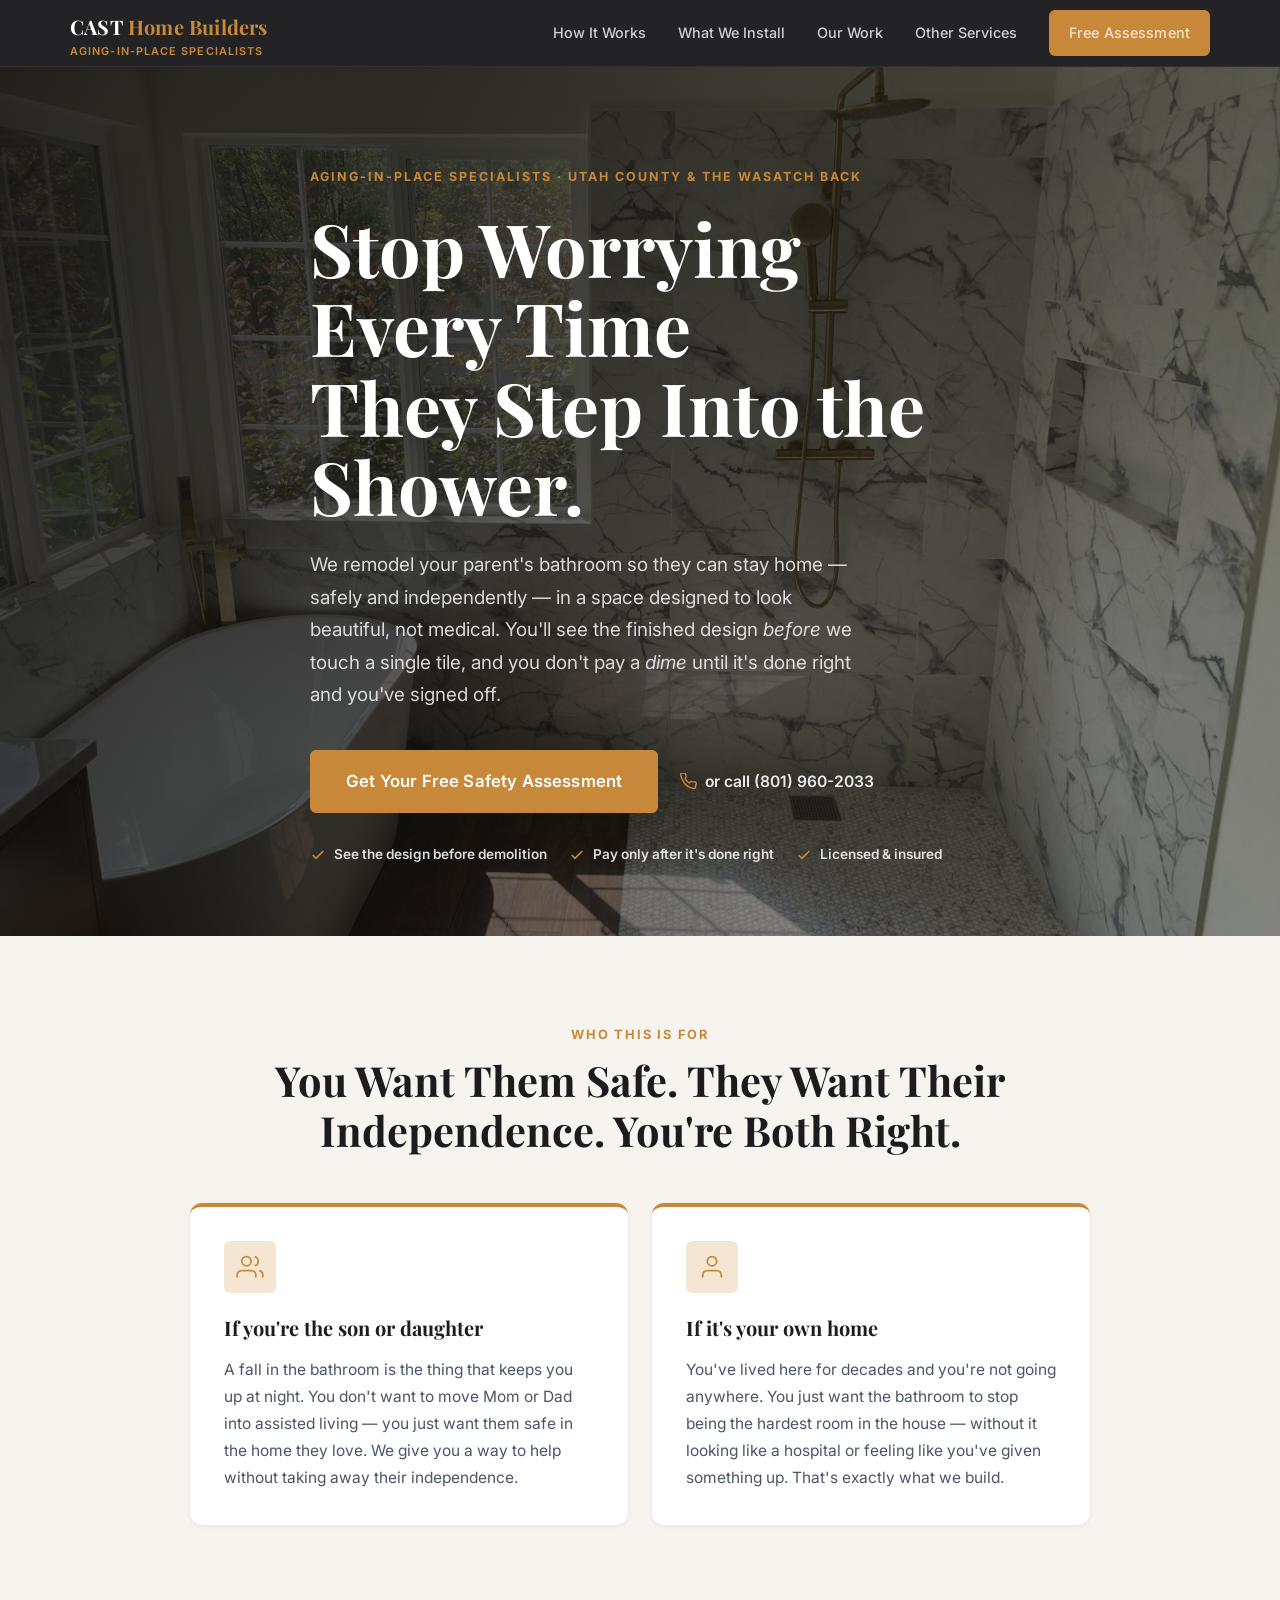
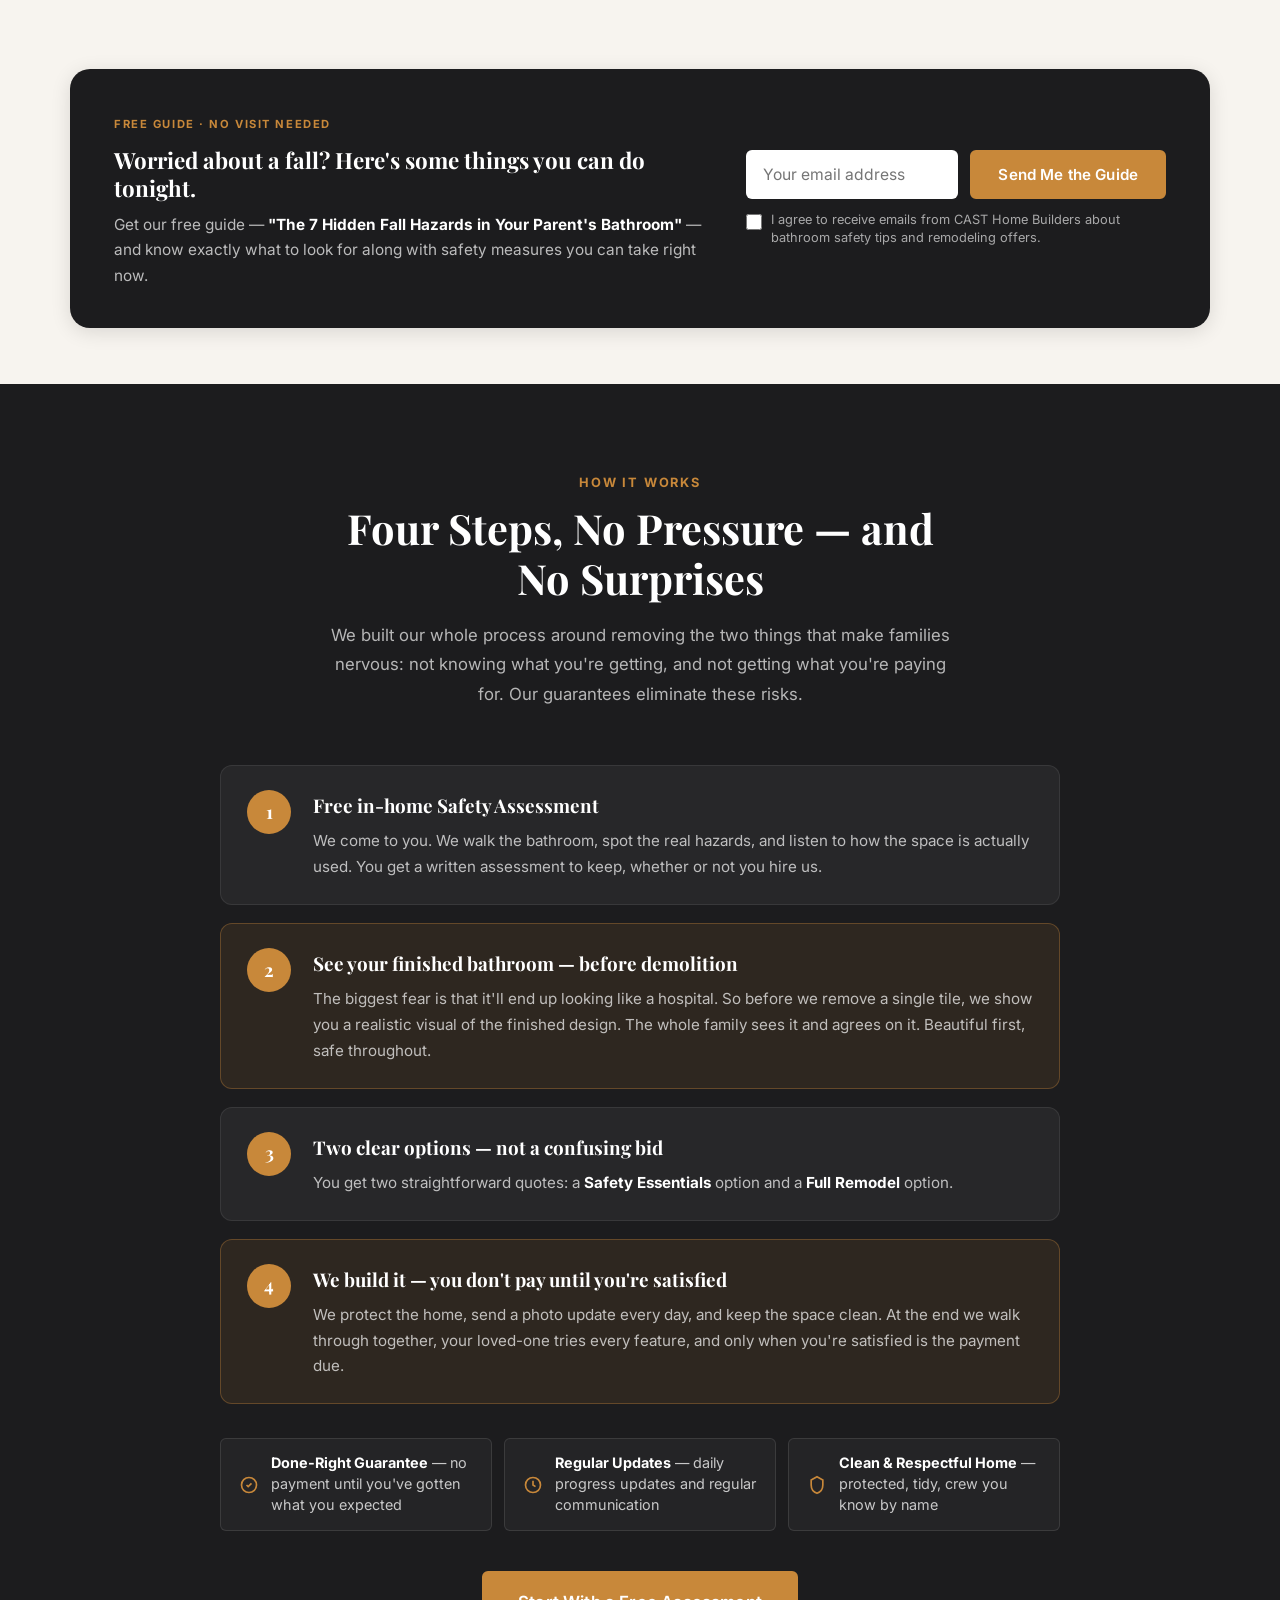
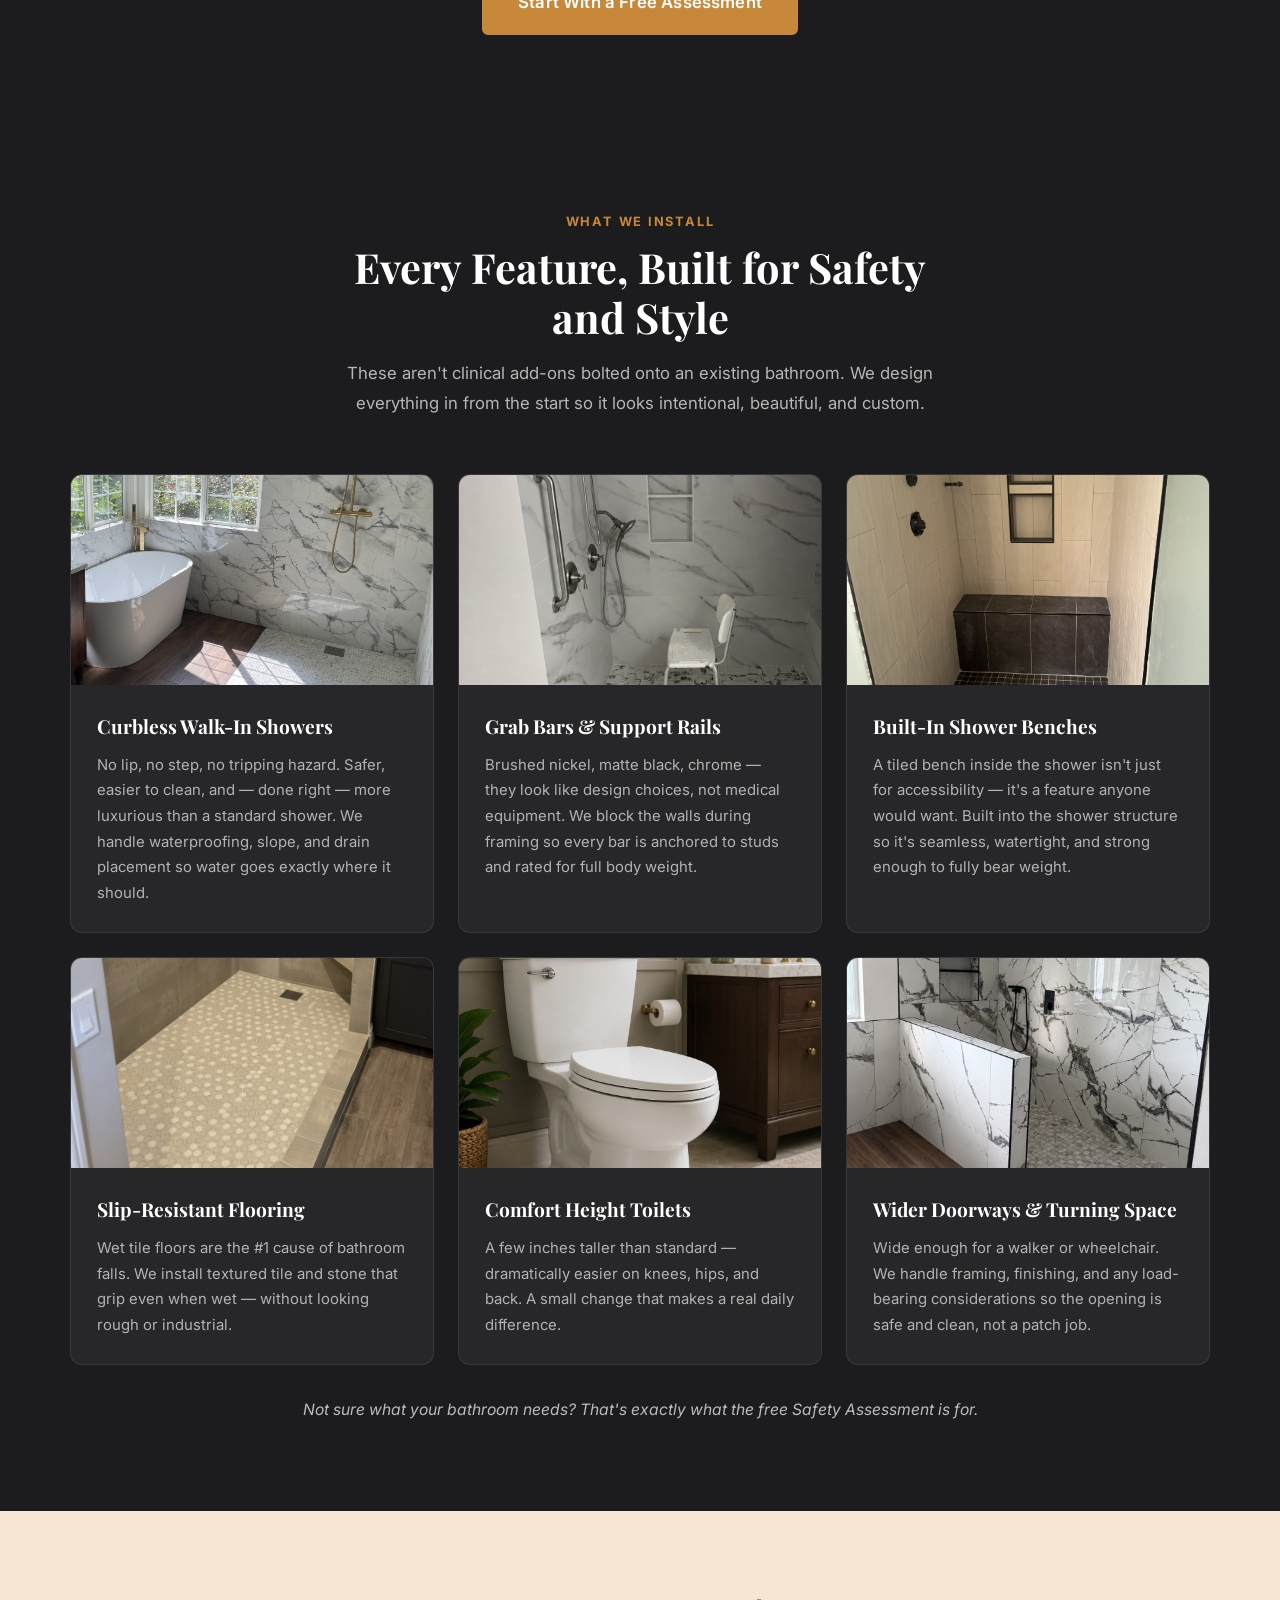
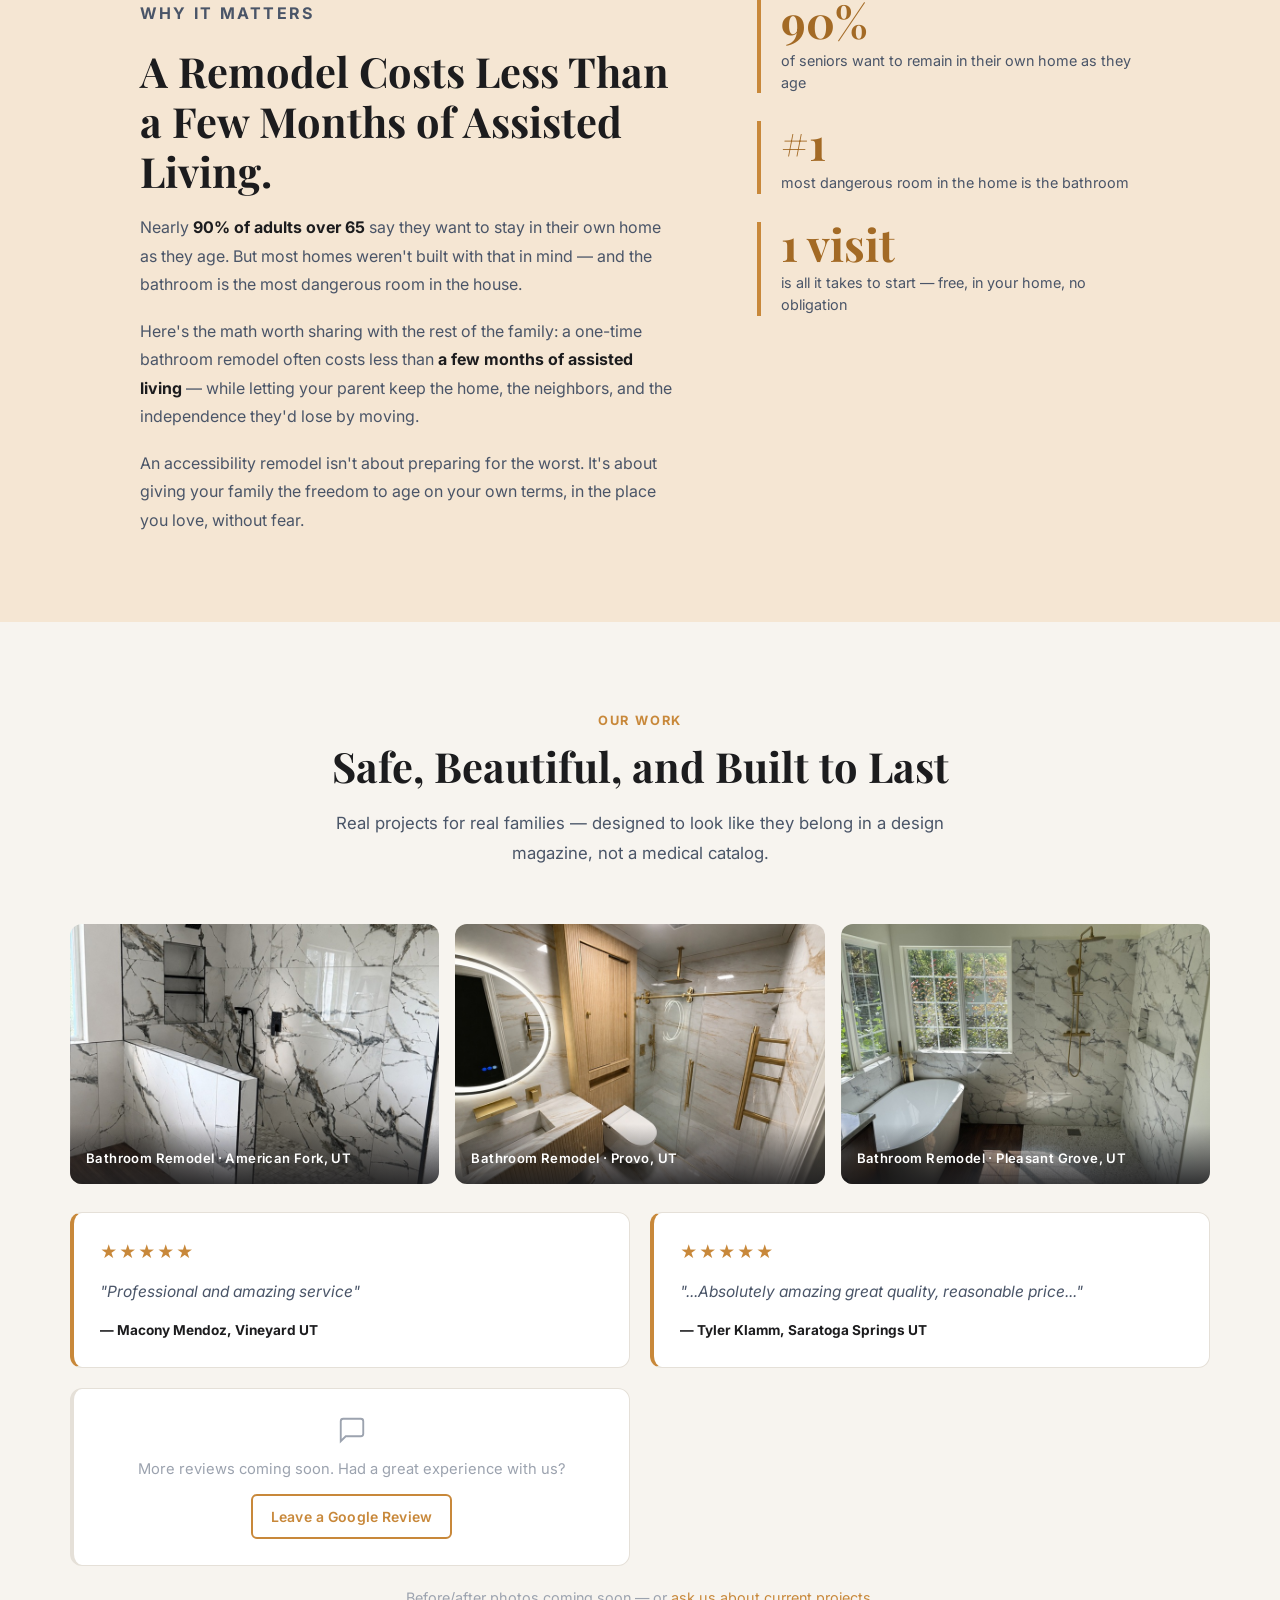
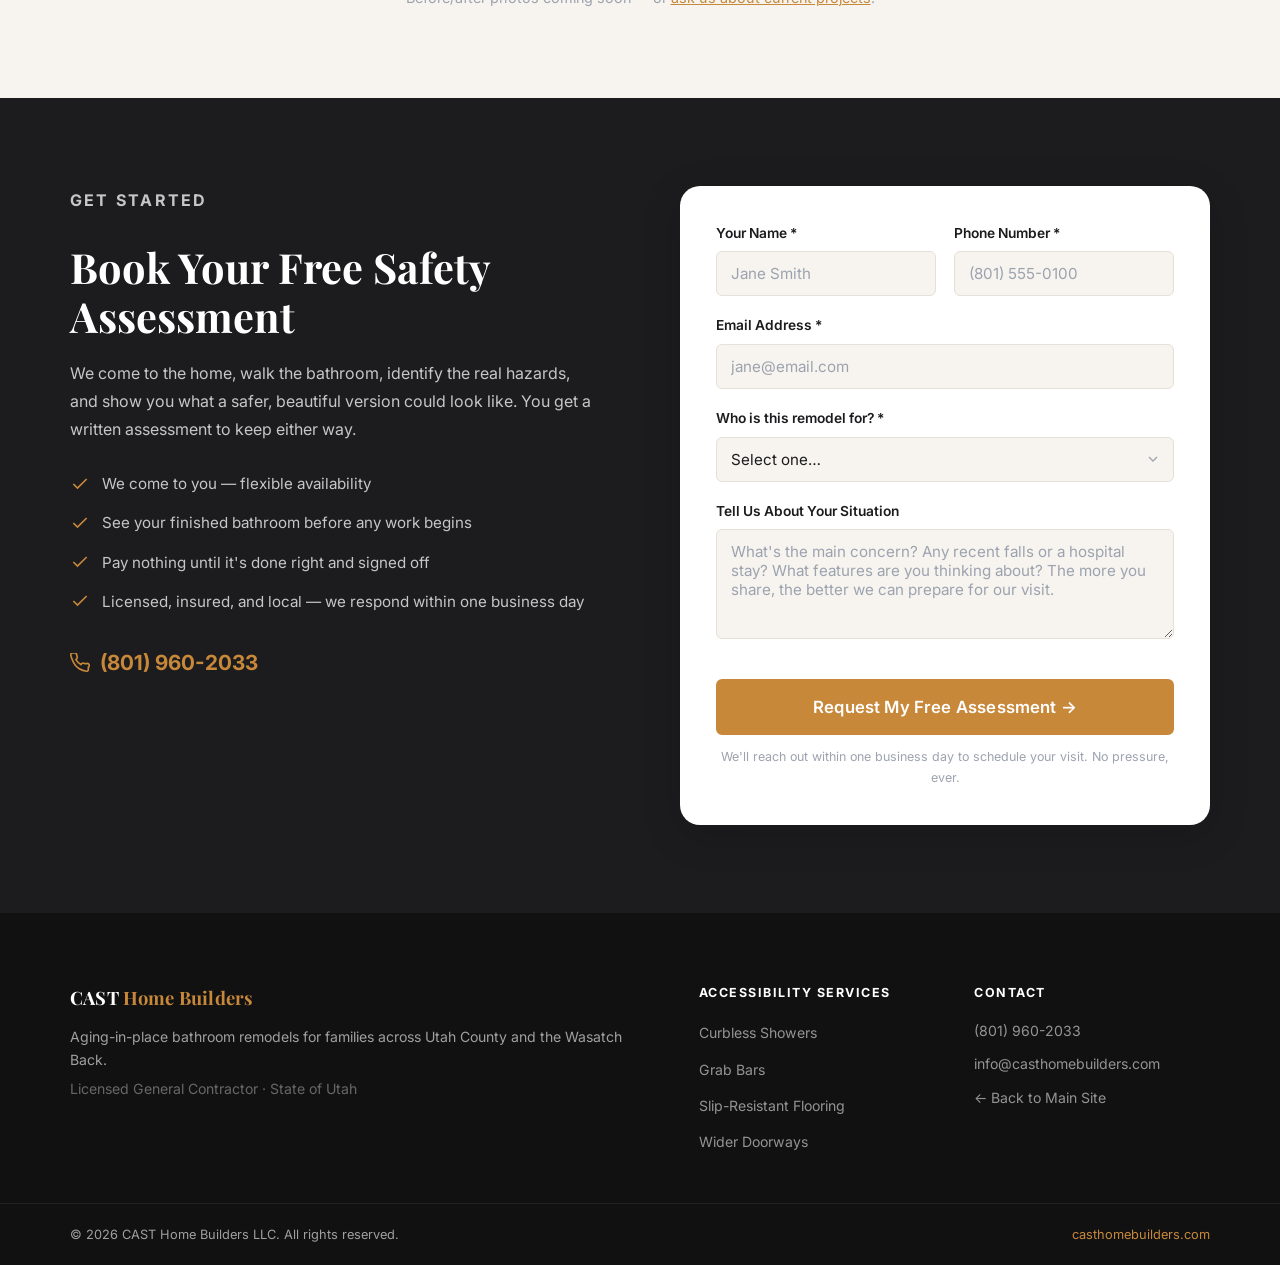
==== commit 209888b7: "Prep for launch, fix wording, implement marketing strats" ====
--- a/accessibility.html
+++ b/accessibility.html
@@ -82,7 +82,7 @@
       <div class="container acc-hero-content">
         <p class="acc-eyebrow">Aging-in-Place Specialists &middot; Utah County &amp; the Wasatch Back</p>
         <h1 class="acc-headline">Stop Worrying Every Time<br>They Step Into the Shower.</h1>
-        <p class="acc-sub">We remodel your parent's bathroom so they can stay home &mdash; safely and independently &mdash; in a space designed to look beautiful, not medical. You'll see the finished design <em>before</em> we touch a single tile, and you don't pay until it's done right and you've signed off.</p>
+        <p class="acc-sub">We remodel your parent's bathroom so they can stay home &mdash; safely and independently &mdash; in a space designed to look beautiful, not medical. You'll see the finished design <em>before</em> we touch a single tile, and you don't pay a <em>dime</em> until it's done right and you've signed off.</p>
         <div class="acc-hero-actions">
           <a href="#acc-contact" class="btn btn-primary btn-lg">Get Your Free Safety Assessment</a>
           <a href="tel:+18019602033" class="acc-hero-call">
@@ -97,7 +97,7 @@
           </span>
           <span class="acc-hero-trust-item">
             <svg width="16" height="16" viewBox="0 0 24 24" fill="none" stroke="currentColor" stroke-width="2.5" aria-hidden="true"><polyline points="20 6 9 17 4 12"/></svg>
-            Pay only when it's done right
+            Pay only after it's done right
           </span>
           <span class="acc-hero-trust-item">
             <svg width="16" height="16" viewBox="0 0 24 24" fill="none" stroke="currentColor" stroke-width="2.5" aria-hidden="true"><polyline points="20 6 9 17 4 12"/></svg>
@@ -141,8 +141,8 @@
         <div class="acc-guide-inline">
           <div class="acc-guide-inline-text">
             <span class="acc-guide-inline-tag">Free Guide &middot; No Visit Needed</span>
-            <h3>Not ready for a visit? Start by knowing what to look for.</h3>
-            <p>Get our free guide &mdash; <strong>"The 7 Hidden Fall Hazards in Your Parent's Bathroom"</strong> &mdash; and know exactly what to check for tonight.</p>
+            <h3>Worried about a fall? Here's some things you can do tonight.</h3>
+            <p>Get our free guide &mdash; <strong>"The 7 Hidden Fall Hazards in Your Parent's Bathroom"</strong> &mdash; and know exactly what to look for along with safety measures you can take right now.</p>
           </div>
           <form class="acc-guide-inline-form" id="acc-guide-form"
                 action="https://896a70ad.sibforms.com/serve/[base64]"
@@ -174,7 +174,7 @@
         <div class="acc-section-header">
           <p class="acc-section-eyebrow">How It Works</p>
           <h2 class="acc-section-title">Four Steps, No Pressure &mdash; and No Surprises</h2>
-          <p class="acc-section-desc">We built our whole process around removing the two things that make families nervous: not being able to picture the result, and paying before it's done right.</p>
+          <p class="acc-section-desc">We built our whole process around removing the two things that make families nervous: not knowing what you're getting, and not getting what you're paying for. Our guarantees eliminate these risks.</p>
         </div>
 
         <ol class="acc-steps" role="list">
@@ -182,7 +182,7 @@
             <div class="acc-step-num" aria-hidden="true">1</div>
             <div class="acc-step-content">
               <h3>Free in-home Safety Assessment</h3>
-              <p>We come to you &mdash; no showroom visit. We walk the bathroom, spot the real hazards, and listen to how the space is actually used. You get a written assessment to keep, whether or not you hire us.</p>
+              <p>We come to you. We walk the bathroom, spot the real hazards, and listen to how the space is actually used. You get a written assessment to keep, whether or not you hire us.</p>
             </div>
           </li>
           <li class="acc-step acc-step--highlight">
@@ -196,14 +196,14 @@
             <div class="acc-step-num" aria-hidden="true">3</div>
             <div class="acc-step-content">
               <h3>Two clear options &mdash; not a confusing bid</h3>
-              <p>You get two straightforward quotes: a <strong>Safety Essentials</strong> option and a <strong>Full Remodel</strong> option. The decision becomes "which one fits us," not "do we trust this number."</p>
+              <p>You get two straightforward quotes: a <strong>Safety Essentials</strong> option and a <strong>Full Remodel</strong> option.</p>
             </div>
           </li>
           <li class="acc-step acc-step--highlight">
             <div class="acc-step-num" aria-hidden="true">4</div>
             <div class="acc-step-content">
-              <h3>We build it &mdash; you don't pay until you sign off</h3>
-              <p>We protect the home, send a photo update every day, and keep the space clean. At the end we walk through together, your parent tries every feature, and only when you're satisfied is the final payment due.</p>
+              <h3>We build it &mdash; you don't pay until you're satisfied</h3>
+              <p>We protect the home, send a photo update every day, and keep the space clean. At the end we walk through together, your loved-one tries every feature, and only when you're satisfied is the payment due.</p>
             </div>
           </li>
         </ol>
@@ -211,11 +211,11 @@
         <div class="acc-guarantee-strip">
           <div class="acc-guarantee-chip">
             <svg width="20" height="20" viewBox="0 0 24 24" fill="none" stroke="currentColor" stroke-width="2" aria-hidden="true"><path d="M9 12l2 2 4-4"/><circle cx="12" cy="12" r="9"/></svg>
-            <span><strong>Done-Right Guarantee</strong> &mdash; no final payment until you've signed off</span>
+            <span><strong>Done-Right Guarantee</strong> &mdash; no payment until you've gotten what you expected</span>
           </div>
           <div class="acc-guarantee-chip">
             <svg width="20" height="20" viewBox="0 0 24 24" fill="none" stroke="currentColor" stroke-width="2" aria-hidden="true"><circle cx="12" cy="12" r="9"/><polyline points="12 7 12 12 15 14"/></svg>
-            <span><strong>On-Time Promise</strong> &mdash; a completion date up front, and we hold to it</span>
+            <span><strong>Regular Updates</strong> &mdash; daily progress updates and regular communication</span>
           </div>
           <div class="acc-guarantee-chip">
             <svg width="20" height="20" viewBox="0 0 24 24" fill="none" stroke="currentColor" stroke-width="2" aria-hidden="true"><path d="M12 2l7 4v6c0 4.5-3 8.5-7 10-4-1.5-7-5.5-7-10V6z"/></svg>
@@ -346,6 +346,11 @@
             <blockquote>"Professional and amazing service"</blockquote>
             <footer class="acc-review-author">&mdash; Macony Mendoz, Vineyard UT</footer>
           </article>
+          <article class="acc-review-card">
+            <div class="acc-review-stars" aria-label="5 out of 5 stars">&#9733;&#9733;&#9733;&#9733;&#9733;</div>
+            <blockquote>"...Absolutely amazing great quality, reasonable price..."</blockquote>
+            <footer class="acc-review-author">&mdash; Tyler Klamm, Saratoga Springs UT</footer>
+          </article>
           <article class="acc-review-card acc-review-card--placeholder">
             <div class="acc-review-placeholder-text">
               <svg width="30" height="30" viewBox="0 0 24 24" fill="none" stroke="currentColor" stroke-width="1.5" aria-hidden="true"><path d="M21 15a2 2 0 01-2 2H7l-4 4V5a2 2 0 012-2h14a2 2 0 012 2z"/></svg>
@@ -366,11 +371,11 @@
           <div class="acc-contact-text">
             <p class="acc-section-eyebrow">Get Started</p>
             <h2 class="acc-section-title">Book Your Free Safety Assessment</h2>
-            <p>This isn't a sales pitch &mdash; it's a diagnosis. We come to the home, walk the bathroom, identify the real hazards, and show you what a safer, beautiful version could look like. You get a written assessment to keep either way.</p>
+            <p>We come to the home, walk the bathroom, identify the real hazards, and show you what a safer, beautiful version could look like. You get a written assessment to keep either way.</p>
             <ul class="acc-contact-details">
               <li>
                 <svg width="20" height="20" viewBox="0 0 24 24" fill="none" stroke="currentColor" stroke-width="2" aria-hidden="true"><polyline points="20 6 9 17 4 12"/></svg>
-                We come to you &mdash; no showroom visit required
+                We come to you &mdash; flexible availability
               </li>
               <li>
                 <svg width="20" height="20" viewBox="0 0 24 24" fill="none" stroke="currentColor" stroke-width="2" aria-hidden="true"><polyline points="20 6 9 17 4 12"/></svg>
@@ -382,7 +387,7 @@
               </li>
               <li>
                 <svg width="20" height="20" viewBox="0 0 24 24" fill="none" stroke="currentColor" stroke-width="2" aria-hidden="true"><polyline points="20 6 9 17 4 12"/></svg>
-                Licensed, insured, local &mdash; we respond within one business day
+                Licensed, insured, and local &mdash; we respond within one business day
               </li>
             </ul>
             <a href="tel:+18019602033" class="acc-phone-link">
@@ -491,8 +496,8 @@
   <div class="acc-exit-overlay" id="acc-exit-overlay" hidden>
     <div class="acc-exit-modal" role="dialog" aria-modal="true" aria-labelledby="acc-exit-title">
       <button class="acc-exit-close" id="acc-exit-close" aria-label="Close">&times;</button>
-      <span class="acc-guide-inline-tag">Free Guide &middot; Before You Go</span>
-      <h3 id="acc-exit-title">Worried about a fall? Know what to look for tonight.</h3>
+      <span class="acc-guide-inline-tag">Free Guide &middot; Things you can do right now.</span>
+      <h3 id="acc-exit-title">Worried about a fall? Here's some safety measures you can take tonight.</h3>
       <p>Grab our free guide &mdash; <strong>"The 7 Hidden Fall Hazards in Your Parent's Bathroom"</strong> &mdash; most families miss at least three of them.</p>
       <form class="acc-exit-form" id="acc-exit-form"
             action="https://896a70ad.sibforms.com/serve/[base64]"
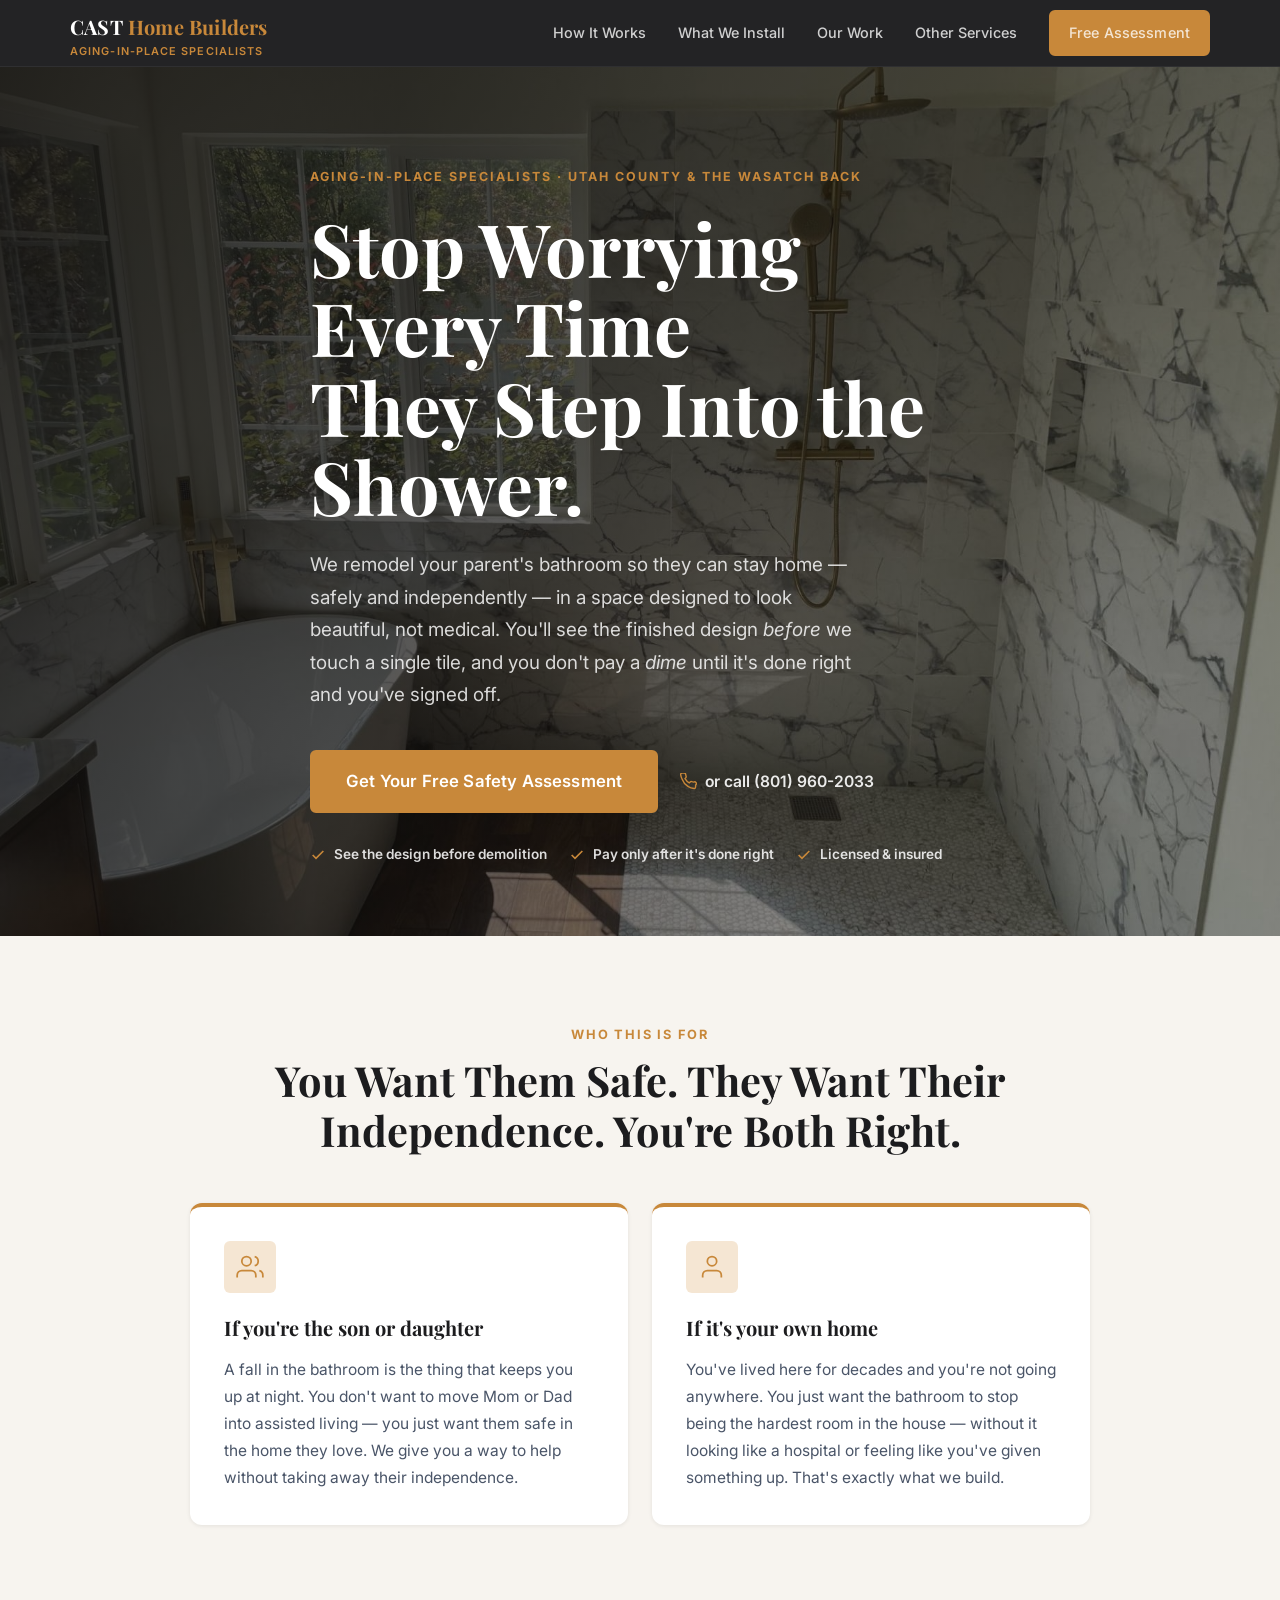
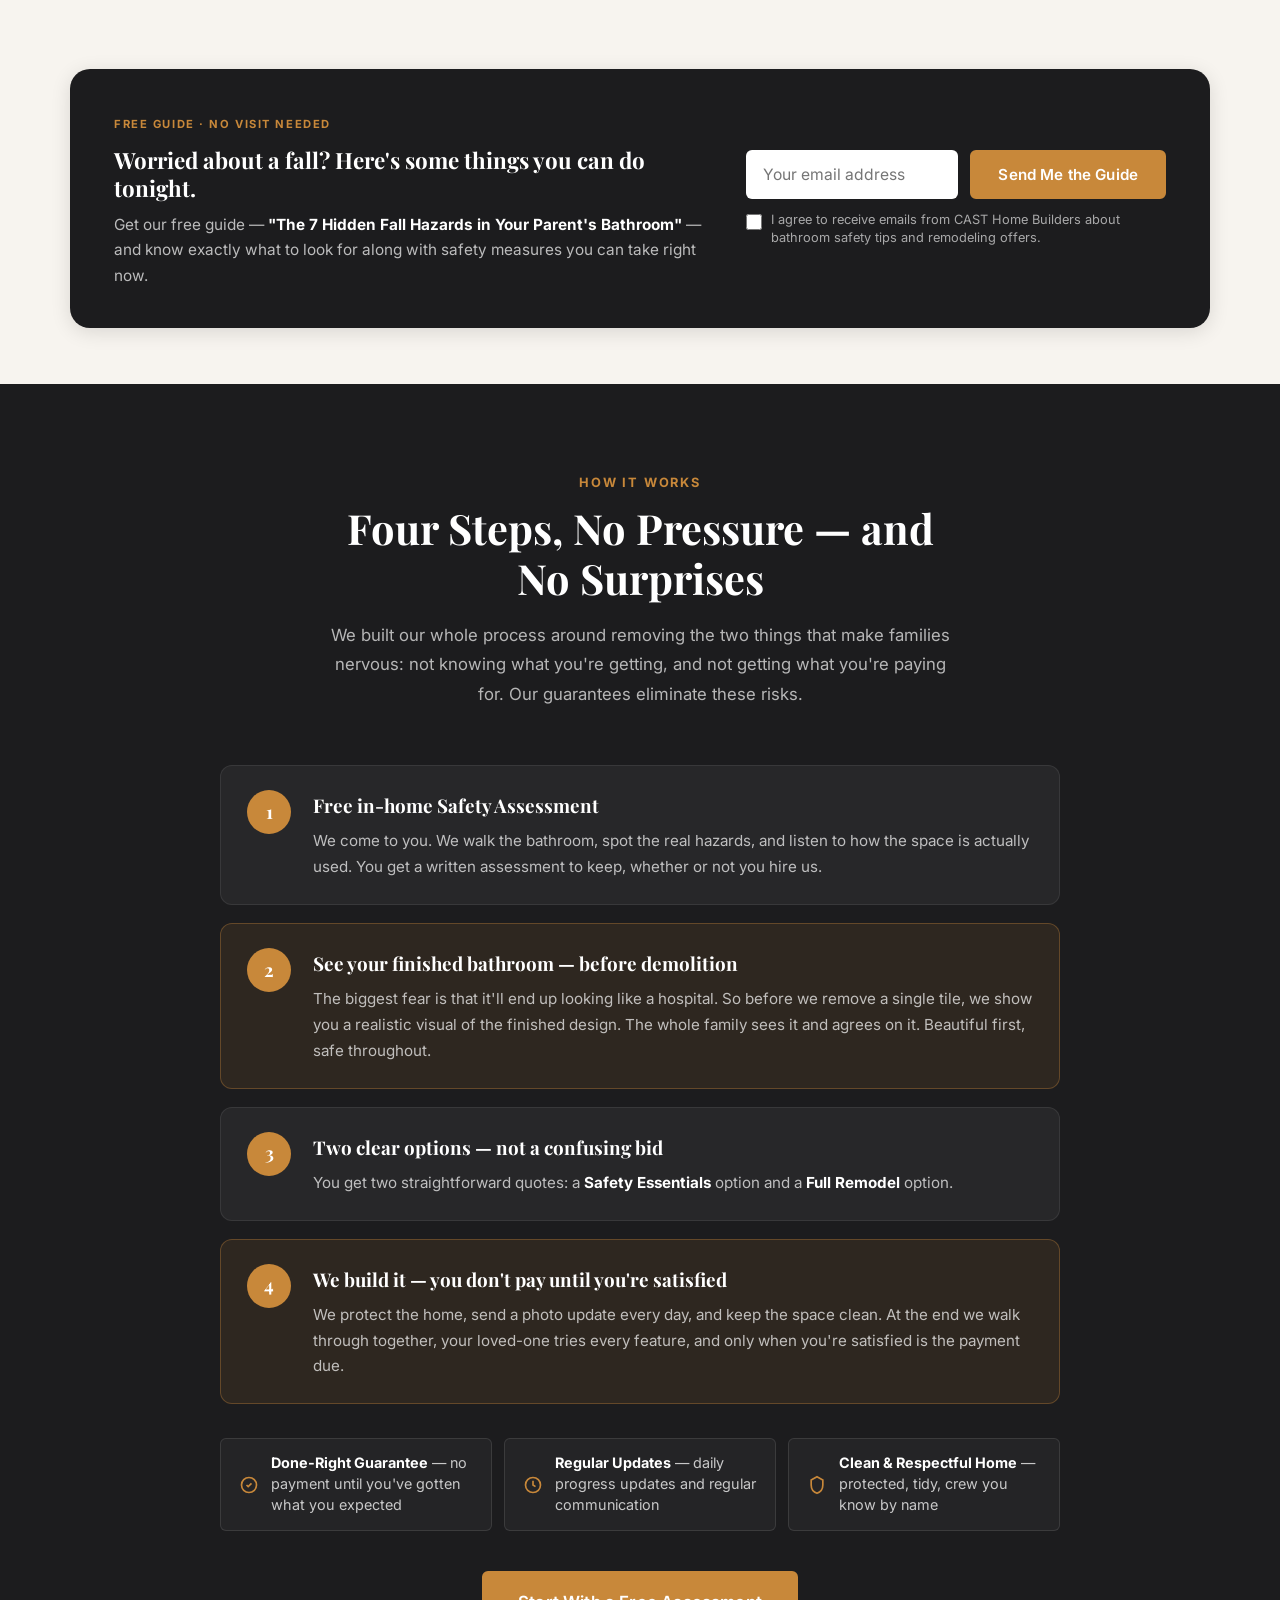
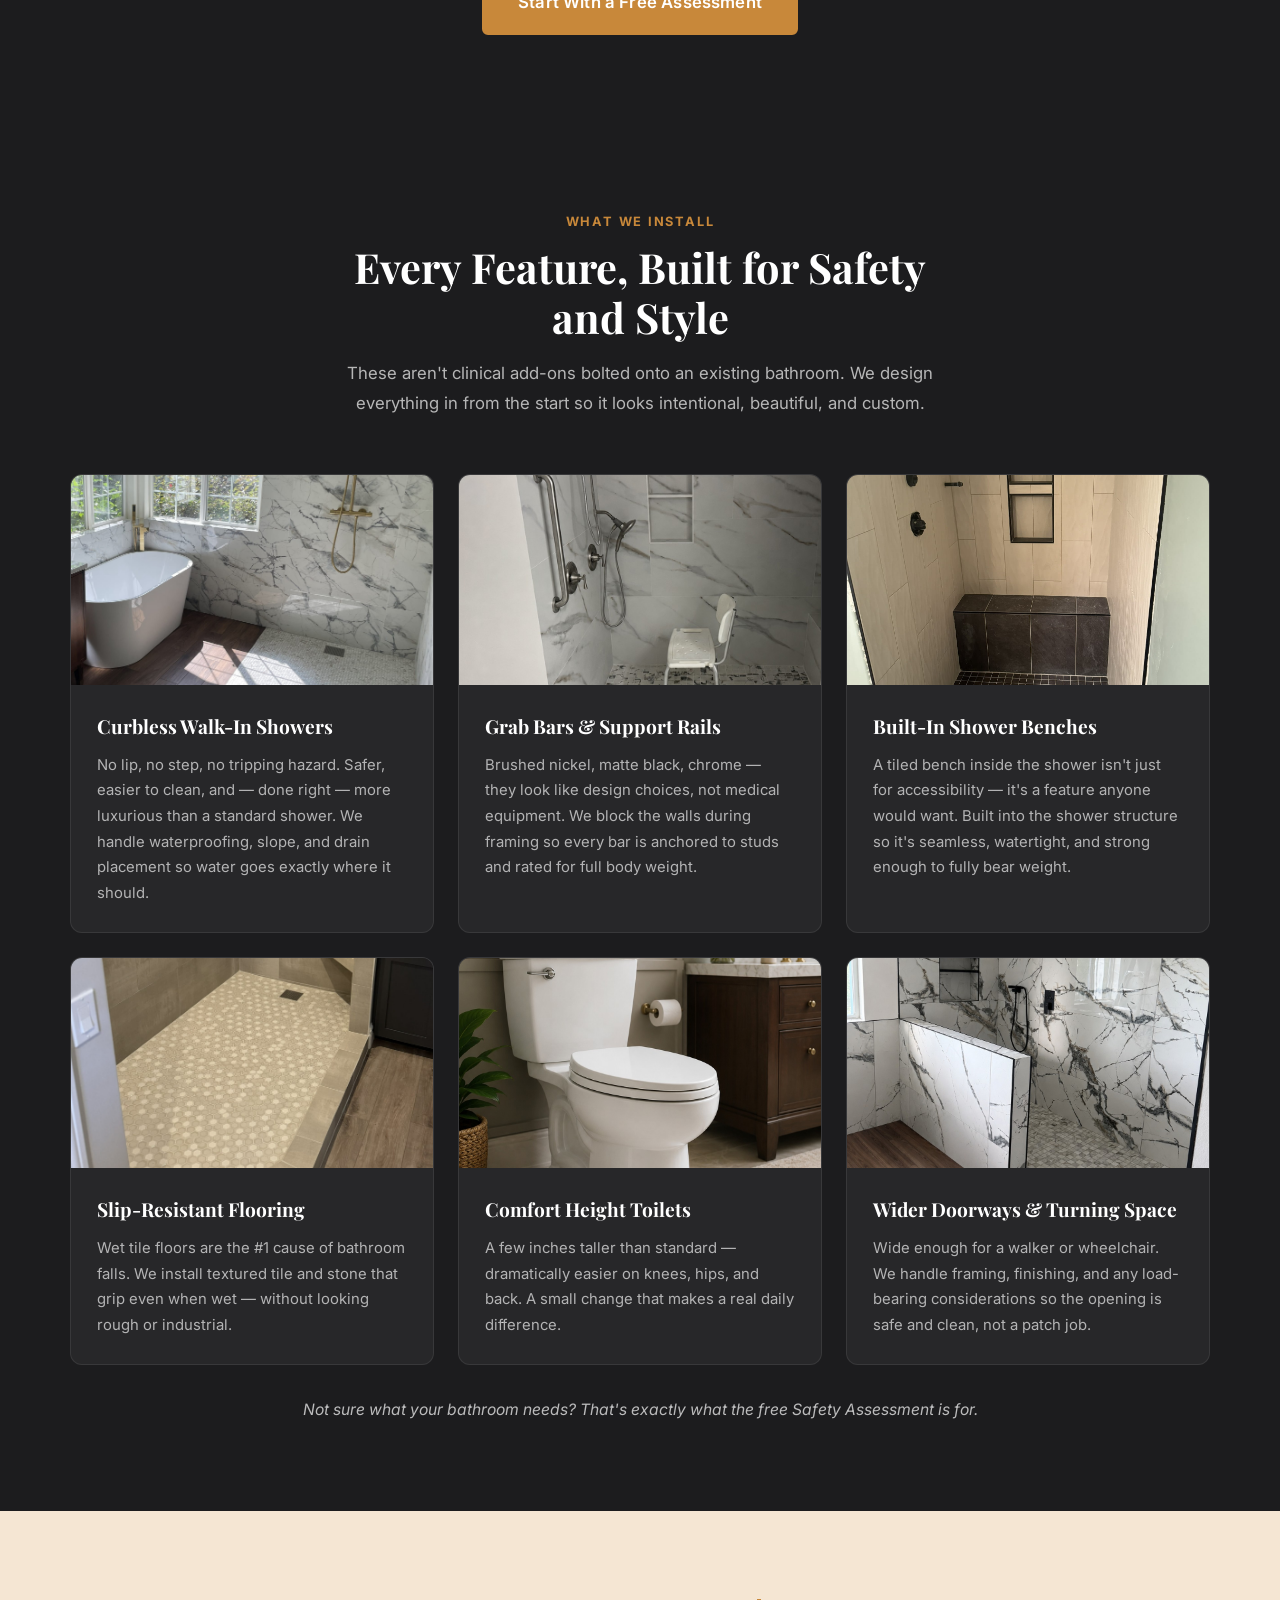
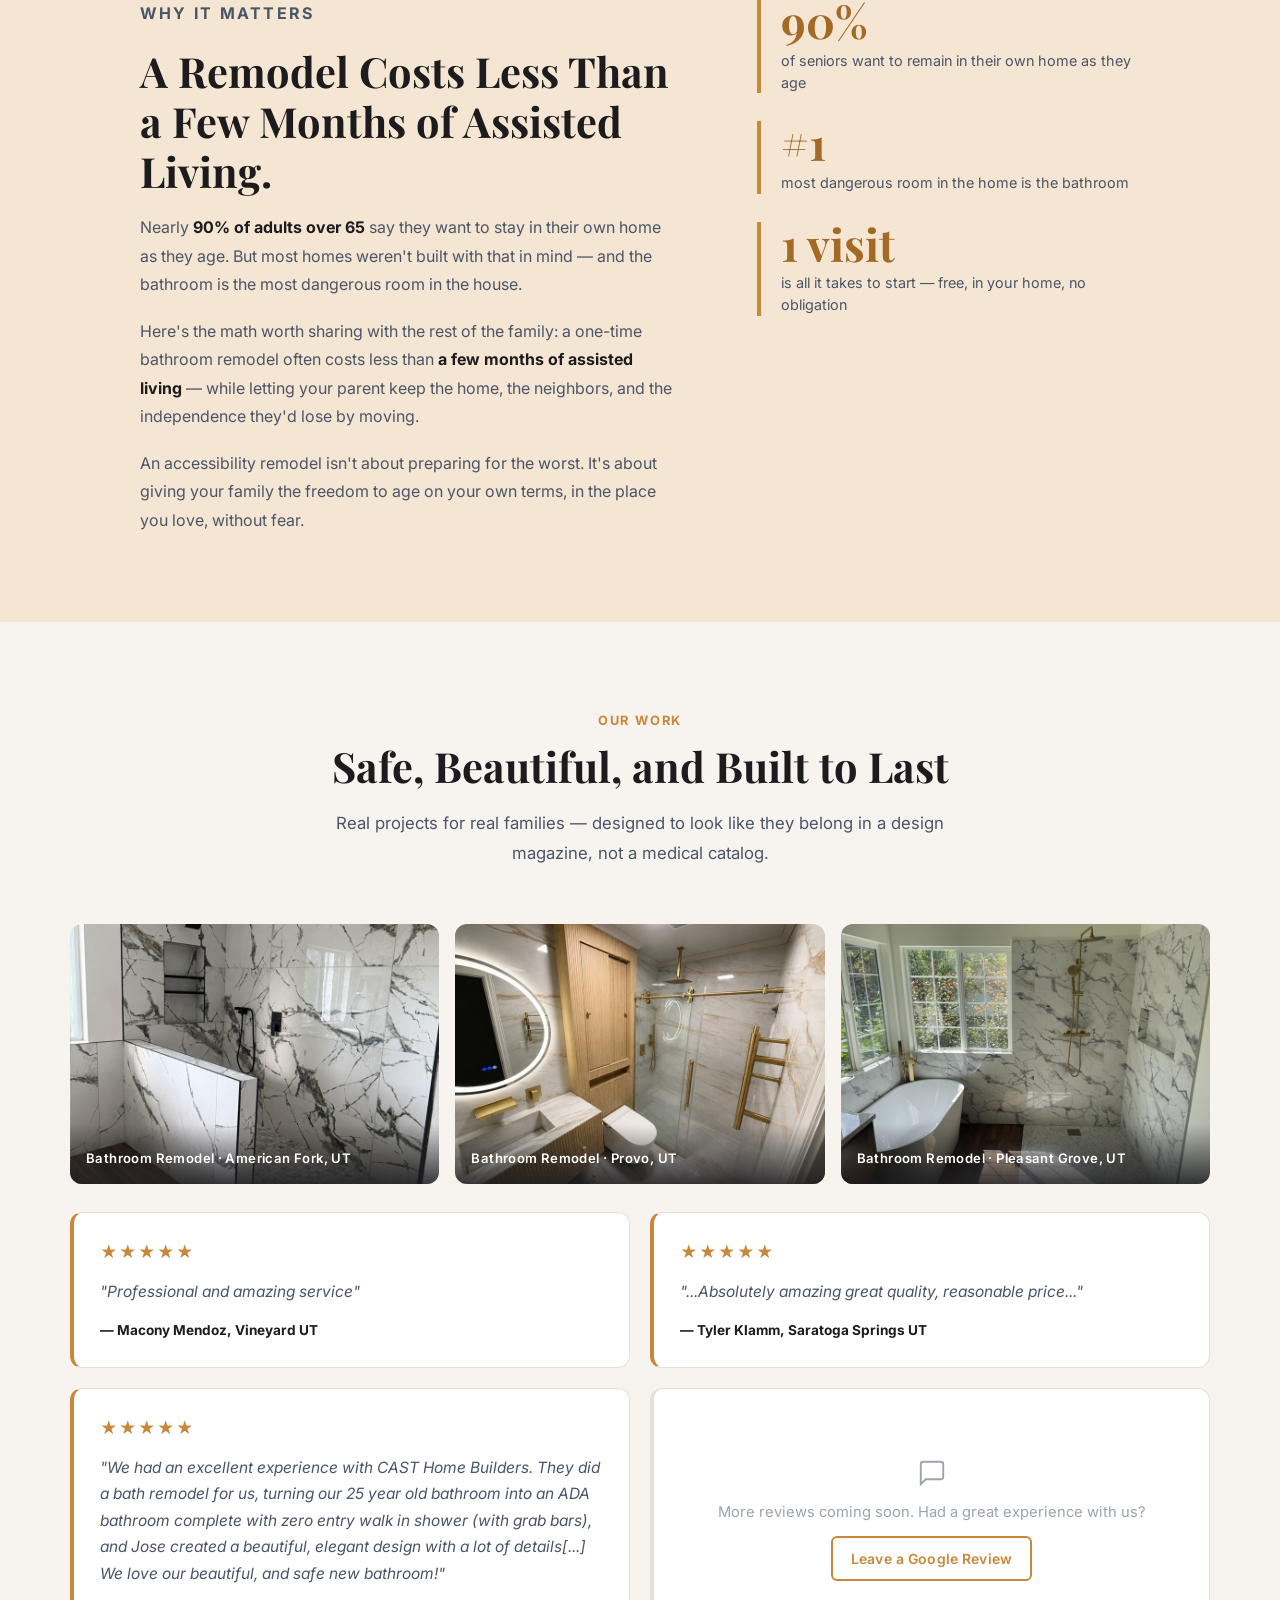
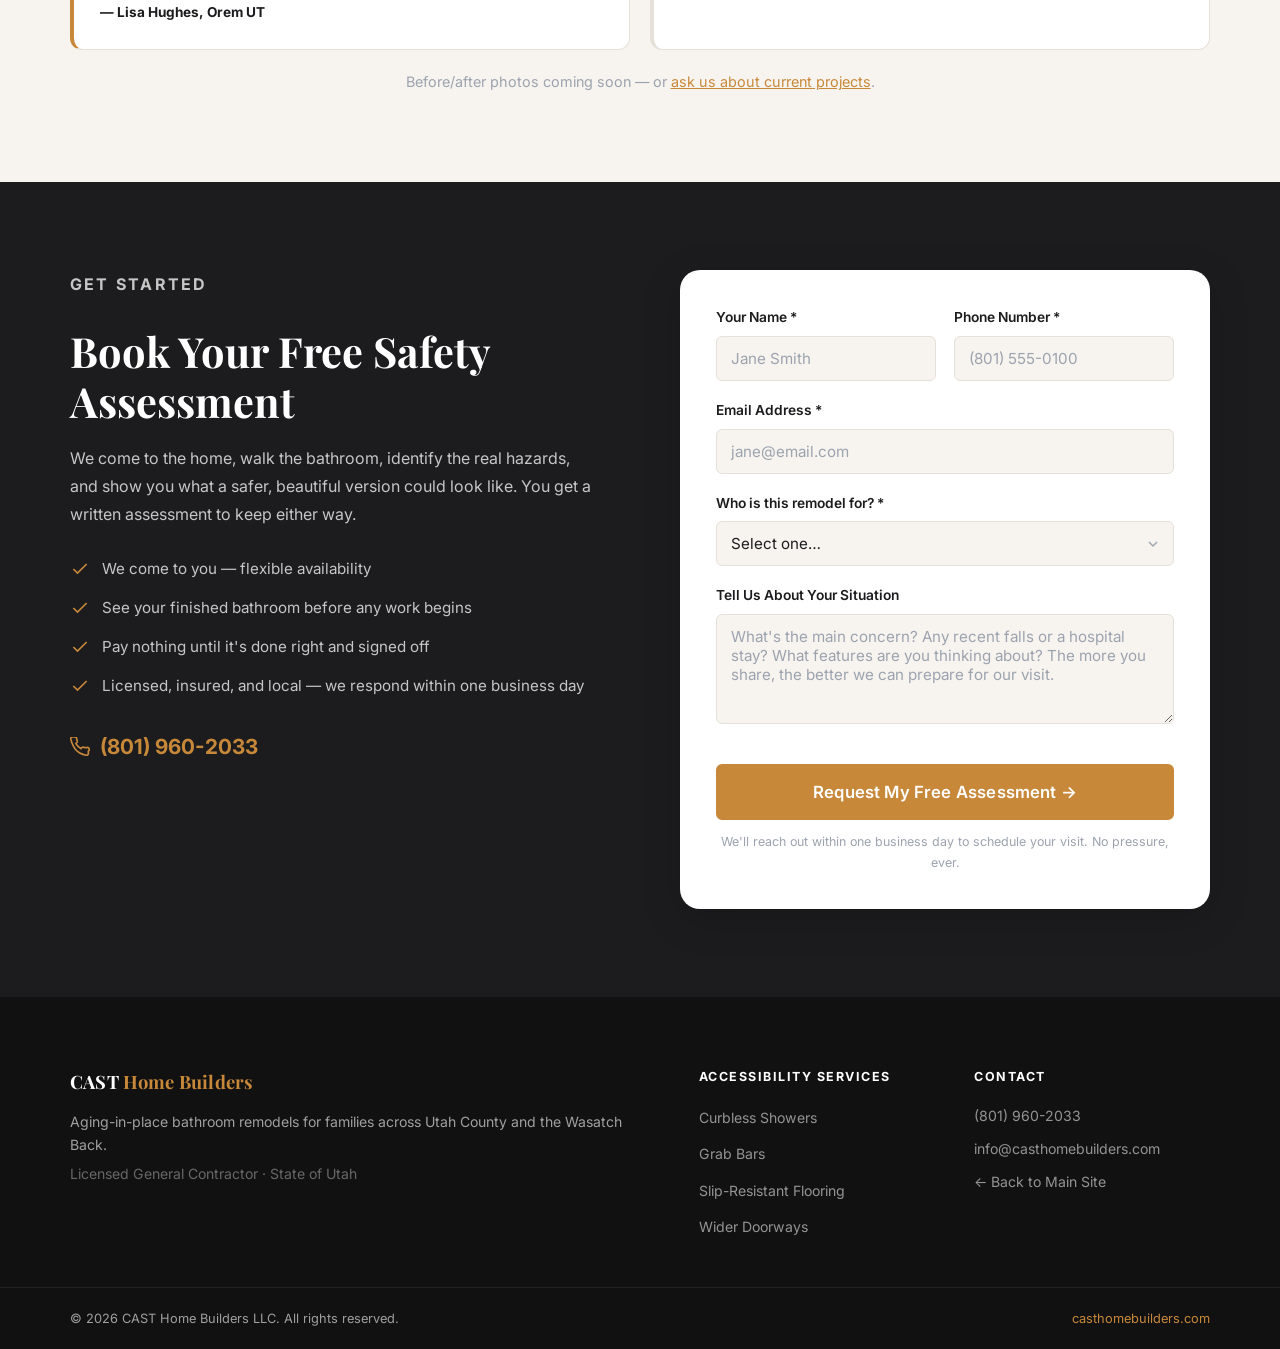
==== commit 765e2f7b: "Prepare website for update" ====
--- a/accessibility.html
+++ b/accessibility.html
@@ -350,6 +350,11 @@
             <div class="acc-review-stars" aria-label="5 out of 5 stars">&#9733;&#9733;&#9733;&#9733;&#9733;</div>
             <blockquote>"...Absolutely amazing great quality, reasonable price..."</blockquote>
             <footer class="acc-review-author">&mdash; Tyler Klamm, Saratoga Springs UT</footer>
+          </article>
+          <article class="acc-review-card">
+            <div class="acc-review-stars" aria-label="5 out of 5 stars">&#9733;&#9733;&#9733;&#9733;&#9733;</div>
+            <blockquote>"We had an excellent experience with CAST Home Builders. They did a bath remodel for us, turning our 25 year old bathroom into an ADA bathroom complete with zero entry walk in shower (with grab bars), and Jose created a beautiful, elegant design with a lot of details[...] We love our beautiful, and safe new bathroom!"</blockquote>
+            <footer class="acc-review-author">&mdash; Lisa Hughes, Orem UT</footer>
           </article>
           <article class="acc-review-card acc-review-card--placeholder">
             <div class="acc-review-placeholder-text">
--- a/css/style.css
+++ b/css/style.css
@@ -331,50 +331,31 @@
 .badge svg { color: var(--amber); flex-shrink: 0; }
 
 /* ══════════════════════════════════════════════════════
-   TRUST STRIP
-   ══════════════════════════════════════════════════════ */
-.trust-strip {
-  background: var(--charcoal);
-  padding-block: 36px;
-}
-
-.trust-grid {
-  display: grid;
-  grid-template-columns: 1fr auto 1fr auto 1fr;
-  align-items: center;
-  gap: 0;
-  justify-content: center;
-}
-
-.trust-item {
-  display: flex;
-  flex-direction: column;
-  align-items: center;
-  text-align: center;
-  padding: 8px 16px;
-}
-
-.trust-number {
+   HERO STATS (folded into hero — no separate stats section)
+   ══════════════════════════════════════════════════════ */
+.hero-stats {
+  display: flex;
+  flex-wrap: wrap;
+  gap: 20px 28px;
+  margin-top: 26px;
+  padding-top: 22px;
+  border-top: 1px solid rgba(255,255,255,.16);
+}
+.hero-stat { display: flex; flex-direction: column; }
+.hero-stat-num {
   font-family: var(--font-display);
-  font-size: 2rem;
+  font-size: 1.5rem;
   font-weight: 700;
   color: var(--amber);
   line-height: 1.1;
 }
-
-.trust-label {
-  font-size: 0.78rem;
+.hero-stat-label {
+  font-size: 0.72rem;
   font-weight: 600;
   letter-spacing: 0.06em;
   text-transform: uppercase;
-  color: rgba(255,255,255,.55);
-  margin-top: 4px;
-}
-
-.trust-divider {
-  width: 1px;
-  height: 44px;
-  background: rgba(255,255,255,.12);
+  color: rgba(255,255,255,.65);
+  margin-top: 2px;
 }
 
 /* ══════════════════════════════════════════════════════
@@ -542,6 +523,18 @@
 .why-us-badge span {
   font-size: 0.78rem;
   opacity: .85;
+}
+
+/* ══════════════════════════════════════════════════════
+   ABOUT SECTION EXTRAS
+   (Why Us + Meet Owner + Our Promise merged into .why-us —
+   this is just the one extra bit of text styling that section needs)
+   ══════════════════════════════════════════════════════ */
+.meet-owner-signoff {
+  font-size: 0.92rem;
+  font-weight: 600;
+  color: var(--charcoal);
+  margin: -6px 0 20px;
 }
 
 /* ══════════════════════════════════════════════════════
@@ -616,46 +609,275 @@
 }
 
 /* ══════════════════════════════════════════════════════
-   GALLERY
+   GALLERY (filterable, adaptive: single photo / carousel / before-after)
    ══════════════════════════════════════════════════════ */
 .gallery-section { background: var(--charcoal); }
 .gallery-section .section-eyebrow { color: var(--amber); }
 .gallery-section .section-title { color: var(--white); }
 .gallery-section .section-desc { color: rgba(255,255,255,.65); }
 
-.gallery-grid {
+.gallery-filters {
+  display: flex;
+  flex-wrap: wrap;
+  gap: 10px;
+  justify-content: center;
+  margin-bottom: 40px;
+}
+.filter-pill {
+  font-family: var(--font-body);
+  font-size: 0.85rem;
+  font-weight: 600;
+  padding: 9px 18px;
+  border-radius: 100px;
+  border: 1.5px solid rgba(255,255,255,.18);
+  background: transparent;
+  color: rgba(255,255,255,.75);
+  cursor: pointer;
+  transition: all var(--transition);
+}
+.filter-pill:hover { border-color: var(--amber); color: var(--white); }
+.filter-pill.active { background: var(--amber); border-color: var(--amber); color: var(--white); }
+
+.gallery-grid-v2 {
   display: grid;
   grid-template-columns: 1fr;
-  gap: 16px;
-}
-
-.gallery-item {
+  gap: 22px;
+}
+
+.gcard {
+  position: relative;
   border-radius: var(--radius-md);
   overflow: hidden;
-  position: relative;
   cursor: pointer;
-}
-
-.gallery-img {
-  height: 260px;
+  box-shadow: var(--shadow-sm);
+  transition: transform var(--transition), box-shadow var(--transition);
+  background: var(--white);
+}
+.gcard:hover { transform: translateY(-4px); box-shadow: var(--shadow-md); }
+
+.gcard-thumb {
+  height: 220px;
   background-size: cover;
   background-position: center;
   background-color: #2d2a26;
-  transition: transform 350ms ease;
-}
-.gallery-item:hover .gallery-img { transform: scale(1.03); }
-
-.gallery-caption {
+}
+
+.gcard-badge {
   position: absolute;
+  top: 12px;
+  right: 12px;
+  background: rgba(28,28,30,.82);
+  color: var(--white);
+  font-size: 0.72rem;
+  font-weight: 700;
+  letter-spacing: 0.03em;
+  padding: 5px 11px;
+  border-radius: 100px;
+  display: inline-flex;
+  align-items: center;
+  gap: 5px;
+}
+
+.gcard-body { padding: 16px 18px; }
+.gcard-cat {
+  font-size: 0.7rem;
+  font-weight: 700;
+  letter-spacing: 0.08em;
+  text-transform: uppercase;
+  color: var(--amber);
+  margin-bottom: 4px;
+}
+.gcard-title {
+  font-family: var(--font-display);
+  font-size: 1.05rem;
+  font-weight: 700;
+  color: var(--charcoal);
+  margin-bottom: 2px;
+}
+.gcard-loc { font-size: 0.85rem; color: var(--mid-gray); }
+
+.gallery-empty {
+  text-align: center;
+  color: rgba(255,255,255,.6);
+  font-size: 0.95rem;
+  padding: 30px 0 10px;
+}
+
+.gallery-cta { text-align: center; margin-top: 40px; }
+
+/* ── Lightbox ─────────────────────────────────────────── */
+.lightbox-overlay {
+  position: fixed;
+  inset: 0;
+  background: rgba(17,17,18,.92);
+  display: none;
+  align-items: center;
+  justify-content: center;
+  z-index: 1000;
+  padding: 20px;
+}
+.lightbox-overlay.active { display: flex; }
+
+.lightbox-content {
+  background: var(--white);
+  border-radius: var(--radius-lg);
+  max-width: 780px;
+  width: 100%;
+  max-height: 92vh;
+  overflow-y: auto;
+  box-shadow: var(--shadow-lg);
+}
+
+.lightbox-close {
+  position: absolute;
+  top: 16px;
+  right: 16px;
+  background: rgba(255,255,255,.16);
+  color: var(--white);
+  width: 38px;
+  height: 38px;
+  border-radius: 50%;
+  display: flex;
+  align-items: center;
+  justify-content: center;
+  font-size: 20px;
+  line-height: 1;
+  cursor: pointer;
+  z-index: 5;
+}
+.lightbox-close:hover { background: rgba(255,255,255,.3); }
+
+.lightbox-media {
+  position: relative;
+  display: flex;
+  align-items: center;
+  justify-content: center;
+  background: #2d2a26;
+}
+
+.lightbox-slide {
+  display: none;
+  max-width: 100%;
+  max-height: min(80vh, 700px);
+  width: auto;
+  height: auto;
+  margin: 0 auto;
+}
+.lightbox-slide.active { display: block; }
+
+.lightbox-nav-btn {
+  position: absolute;
+  top: 50%;
+  transform: translateY(-50%);
+  background: rgba(0,0,0,.4);
+  color: var(--white);
+  border-radius: 50%;
+  width: 42px;
+  height: 42px;
+  display: flex;
+  align-items: center;
+  justify-content: center;
+  cursor: pointer;
+  z-index: 4;
+  font-size: 20px;
+}
+.lightbox-prev { left: 14px; }
+.lightbox-next { right: 14px; }
+
+.lightbox-counter {
+  position: absolute;
+  bottom: 12px;
+  left: 50%;
+  transform: translateX(-50%);
+  background: rgba(0,0,0,.5);
+  color: var(--white);
+  font-size: 0.78rem;
+  font-weight: 600;
+  padding: 5px 12px;
+  border-radius: 100px;
+  z-index: 4;
+}
+
+.lightbox-caption { padding: 18px 22px; }
+.lightbox-caption .gcard-cat { margin-bottom: 6px; }
+.lightbox-caption h3 { font-family: var(--font-display); font-size: 1.25rem; color: var(--charcoal); margin-bottom: 4px; }
+.lightbox-caption p:not(.gcard-cat) { font-size: 0.9rem; color: var(--mid-gray); }
+
+/* ── Before/After slider (inside lightbox) ───────────────── */
+.ba-slider { position: absolute; inset: 0; overflow: hidden; }
+.ba-image { position: absolute; top: 0; left: 0; height: 100%; background-size: cover; background-position: center; }
+.ba-after { width: 100%; }
+.ba-clip { position: absolute; top: 0; left: 0; height: 100%; overflow: hidden; width: 50%; }
+
+.ba-handle {
+  position: absolute;
+  top: 0;
   bottom: 0;
-  left: 0;
-  right: 0;
-  background: linear-gradient(transparent, rgba(28,28,30,.85));
-  color: var(--white);
-  font-size: 0.82rem;
-  font-weight: 600;
-  padding: 24px 16px 14px;
-  letter-spacing: 0.03em;
+  width: 3px;
+  background: var(--white);
+  transform: translateX(-50%);
+  left: 50%;
+  pointer-events: none;
+  z-index: 3;
+  box-shadow: 0 0 0 3px rgba(255,255,255,.25);
+}
+.ba-handle::after {
+  content: '\\2194';
+  position: absolute;
+  top: 50%;
+  left: 50%;
+  transform: translate(-50%, -50%);
+  background: var(--white);
+  color: var(--charcoal);
+  width: 34px;
+  height: 34px;
+  border-radius: 50%;
+  display: flex;
+  align-items: center;
+  justify-content: center;
+  font-size: 15px;
+  font-weight: 700;
+}
+
+.ba-range {
+  position: absolute;
+  inset: 0;
+  width: 100%;
+  height: 100%;
+  opacity: 0;
+  cursor: ew-resize;
+  margin: 0;
+  z-index: 4;
+  -webkit-appearance: none;
+  appearance: none;
+}
+
+.ba-label {
+  position: absolute;
+  top: 12px;
+  font-size: 0.68rem;
+  font-weight: 700;
+  letter-spacing: 0.08em;
+  text-transform: uppercase;
+  background: rgba(0,0,0,.5);
+  color: var(--white);
+  padding: 4px 10px;
+  border-radius: 100px;
+  z-index: 2;
+}
+.ba-label-before { left: 12px; }
+.ba-label-after { right: 12px; }
+
+/* Shorter lightbox media on small phones so caption + close stay reachable */
+@media (max-width: 480px) {
+  .lightbox-slide { max-height: 50vh; }
+}
+
+@media (min-width: 640px) {
+  .gallery-grid-v2 { grid-template-columns: 1fr 1fr; }
+}
+@media (min-width: 900px) {
+  .gallery-grid-v2 { grid-template-columns: repeat(3, 1fr); }
 }
 
 /* ══════════════════════════════════════════════════════
@@ -942,10 +1164,6 @@
 
   .reviews-grid { grid-template-columns: 1fr 1fr; }
 
-  .gallery-grid {
-    grid-template-columns: 1fr 1fr;
-  }
-
   .footer-inner {
     grid-template-columns: 2fr 1fr 1fr;
   }
@@ -964,18 +1182,12 @@
   /* Hero */
   .hero { min-height: 96vh; min-height: 96dvh; }
 
-  /* Trust strip grid: equal columns */
-  .trust-grid { gap: 0; }
-
-  /* Services */
-  .services-grid { grid-template-columns: 1fr 1fr; }
+  /* Services — 3 columns now that Concrete makes it 5 cards + 1 wide card */
+  .services-grid { grid-template-columns: 1fr 1fr 1fr; }
 
   /* Why us two-column */
   .why-us-inner { grid-template-columns: 1fr 1fr; gap: 80px; }
   .why-us-img { height: 520px; }
-
-  /* Gallery 3-col */
-  .gallery-grid { grid-template-columns: 1fr 1fr 1fr; }
 
   /* Reviews 3-col */
   .reviews-grid { grid-template-columns: repeat(3, 1fr); }
@@ -1008,4 +1220,4 @@
     transition-duration: .01ms !important;
   }
   .gallery-img { transition: none; }
-}
+}
